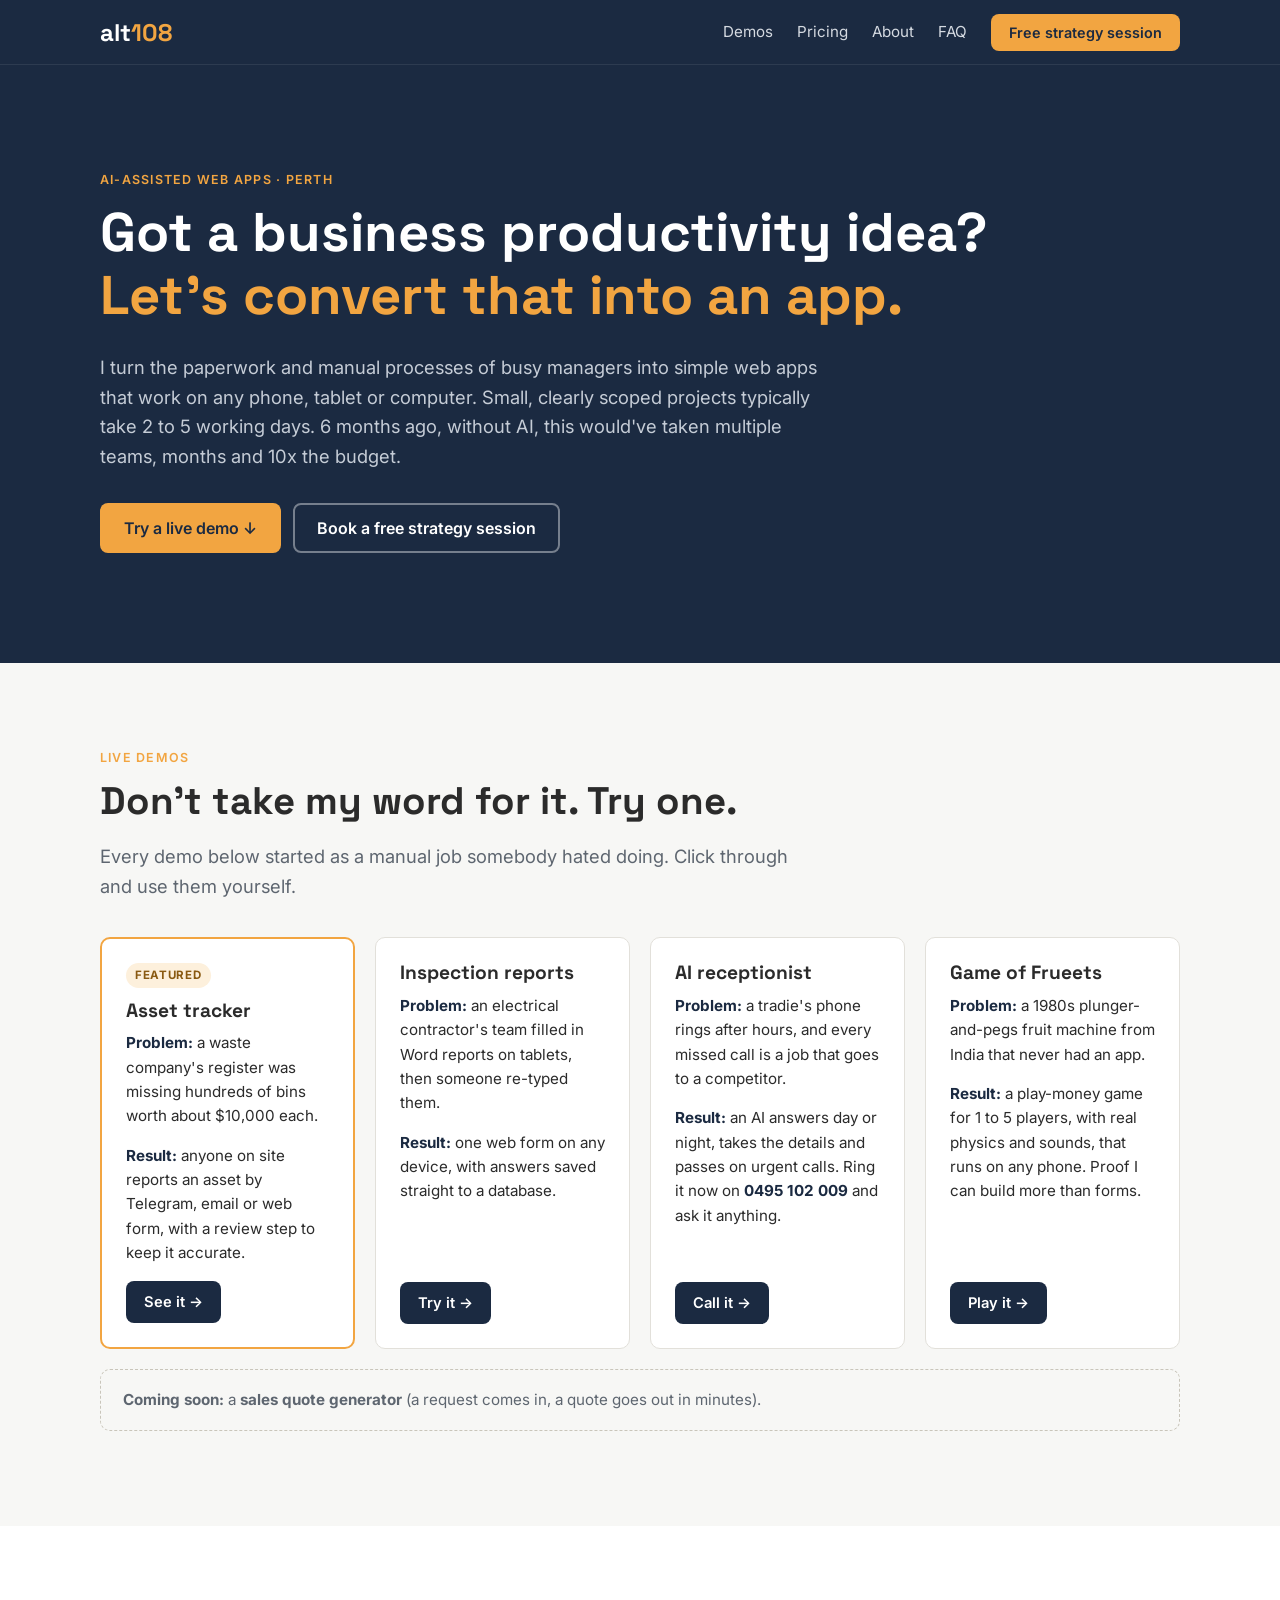
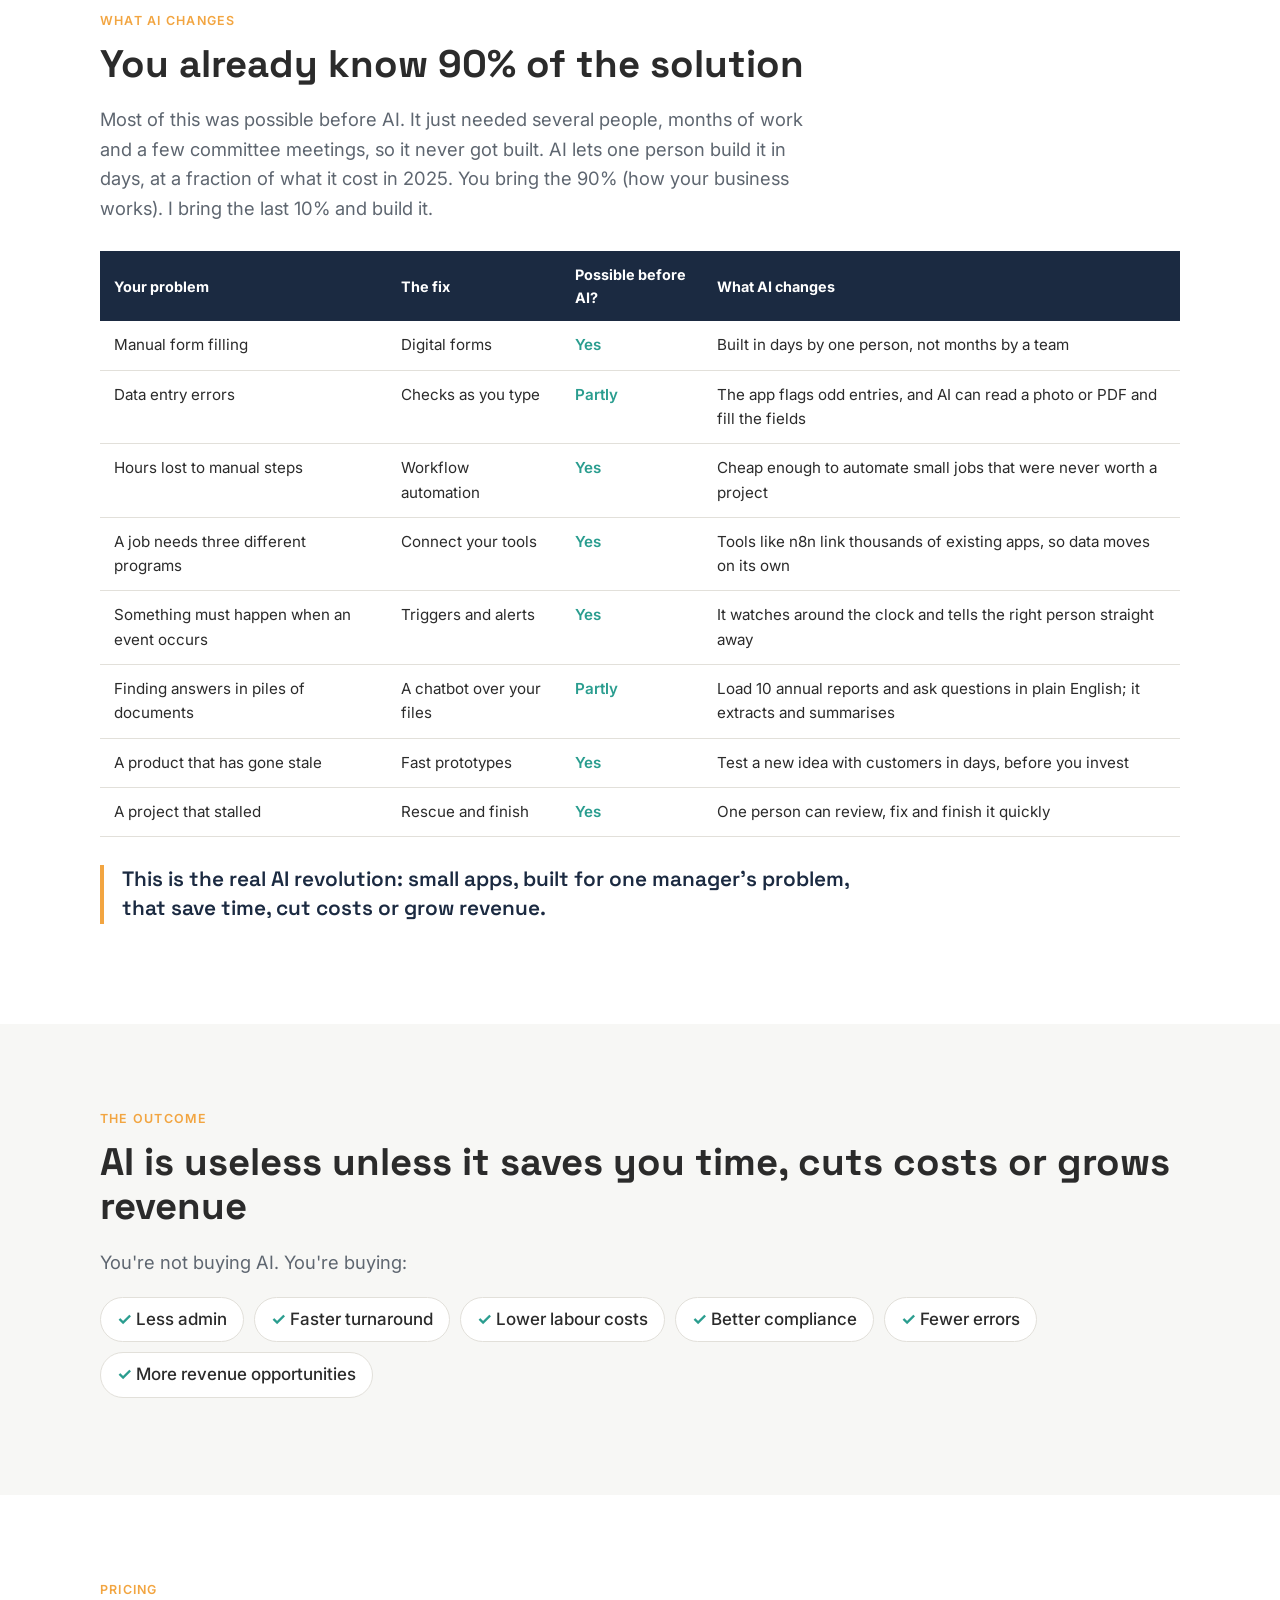
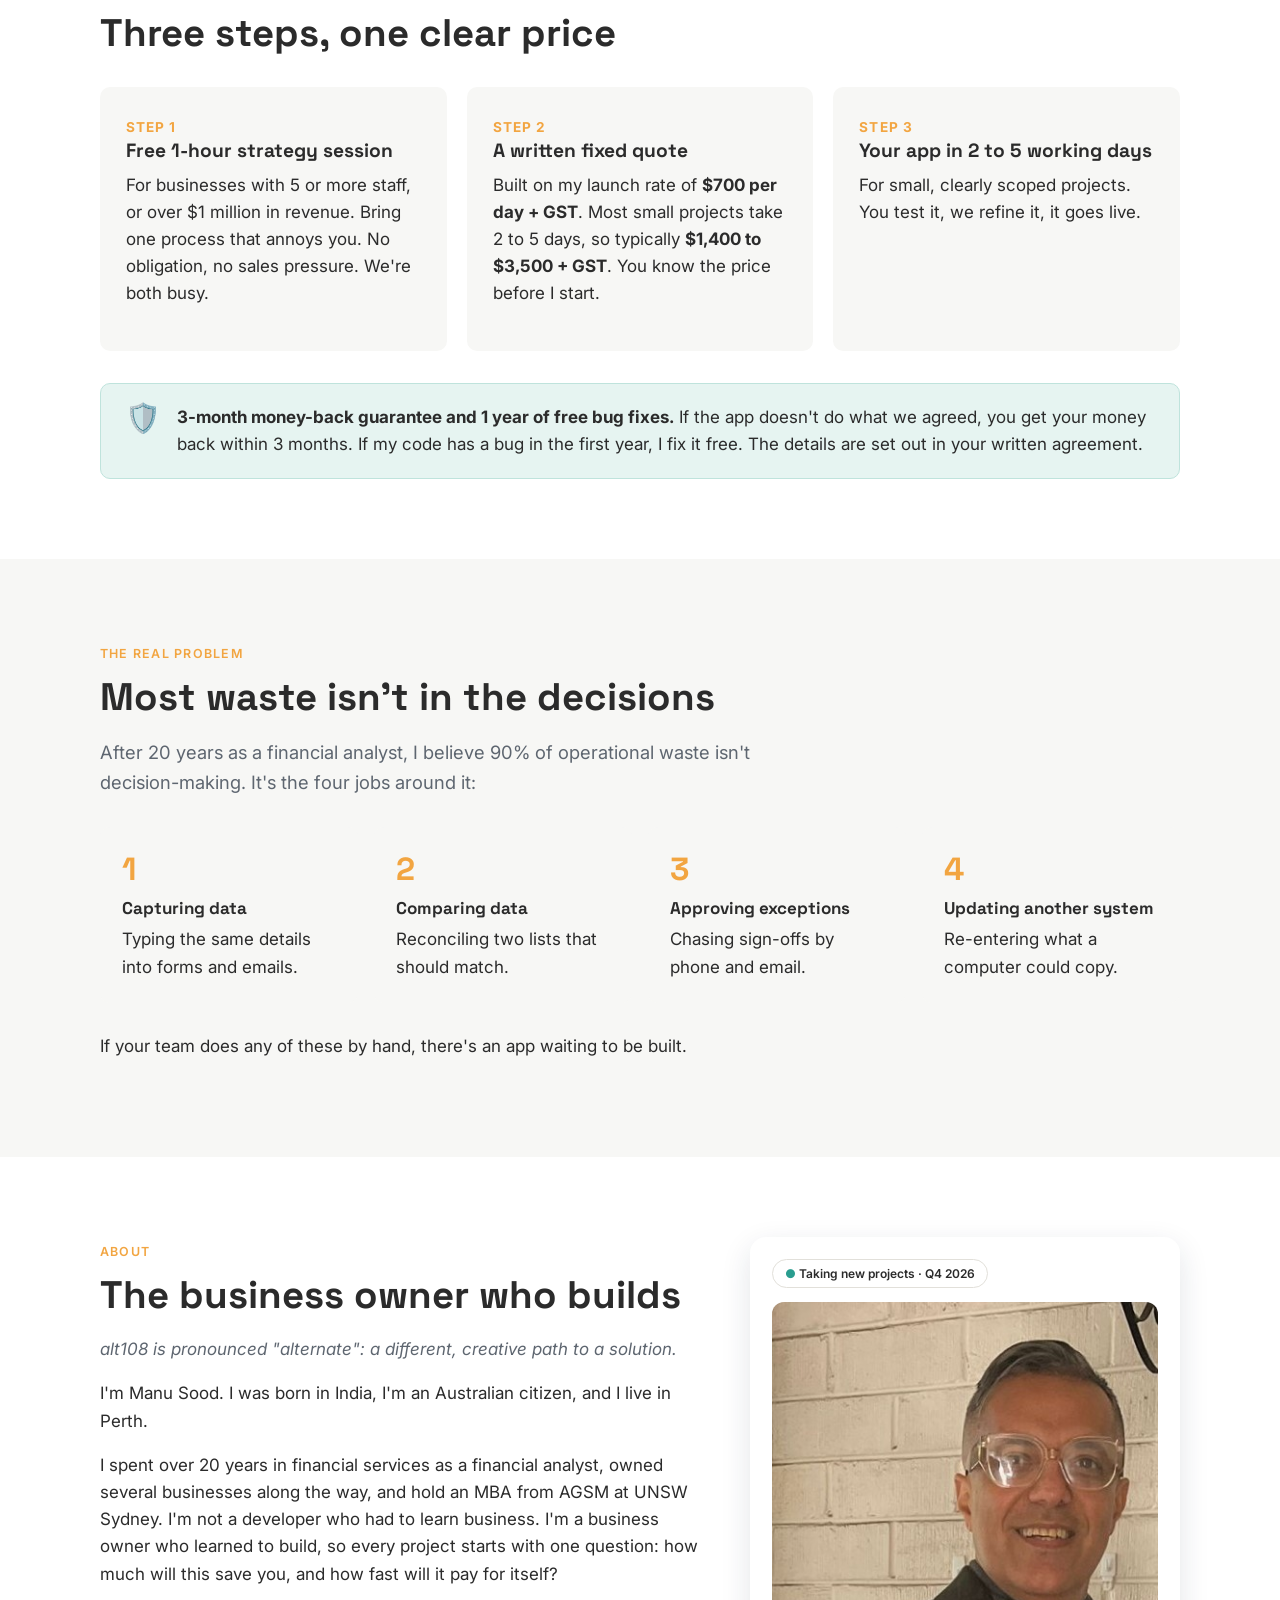
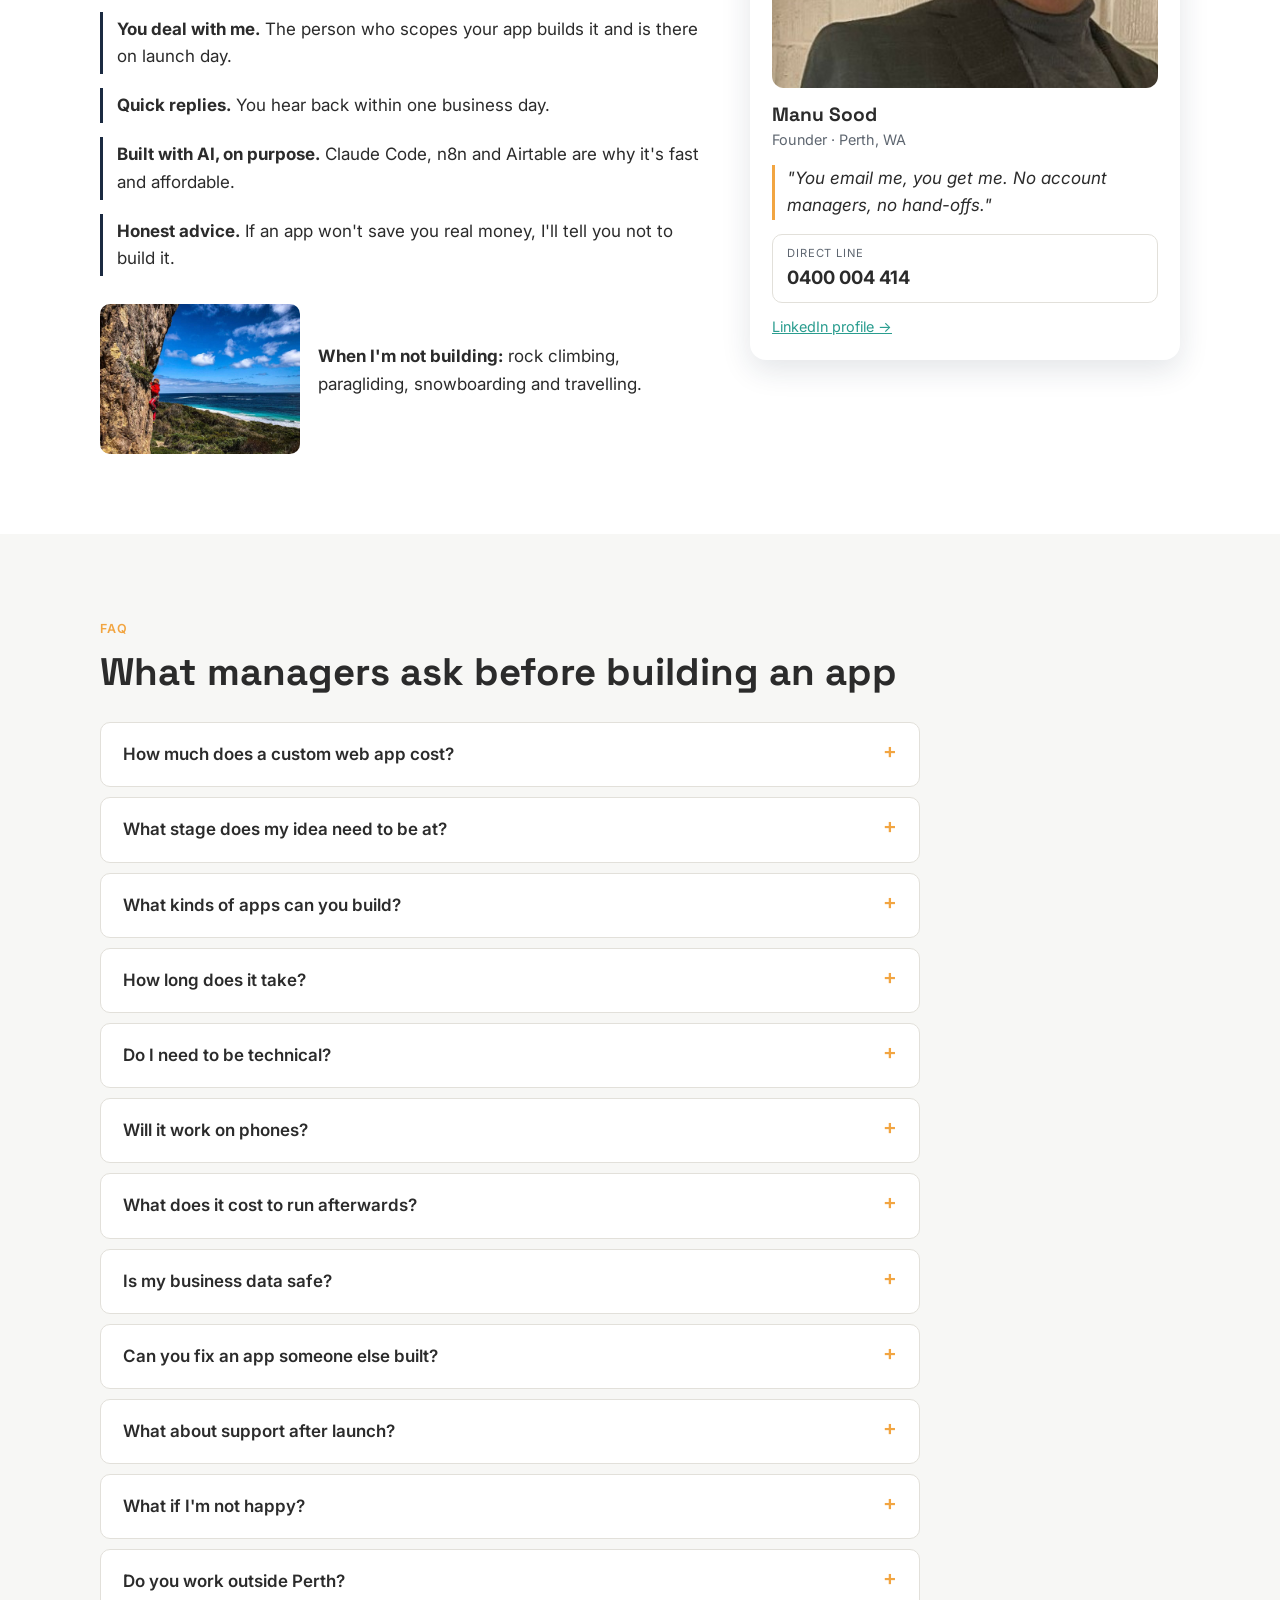
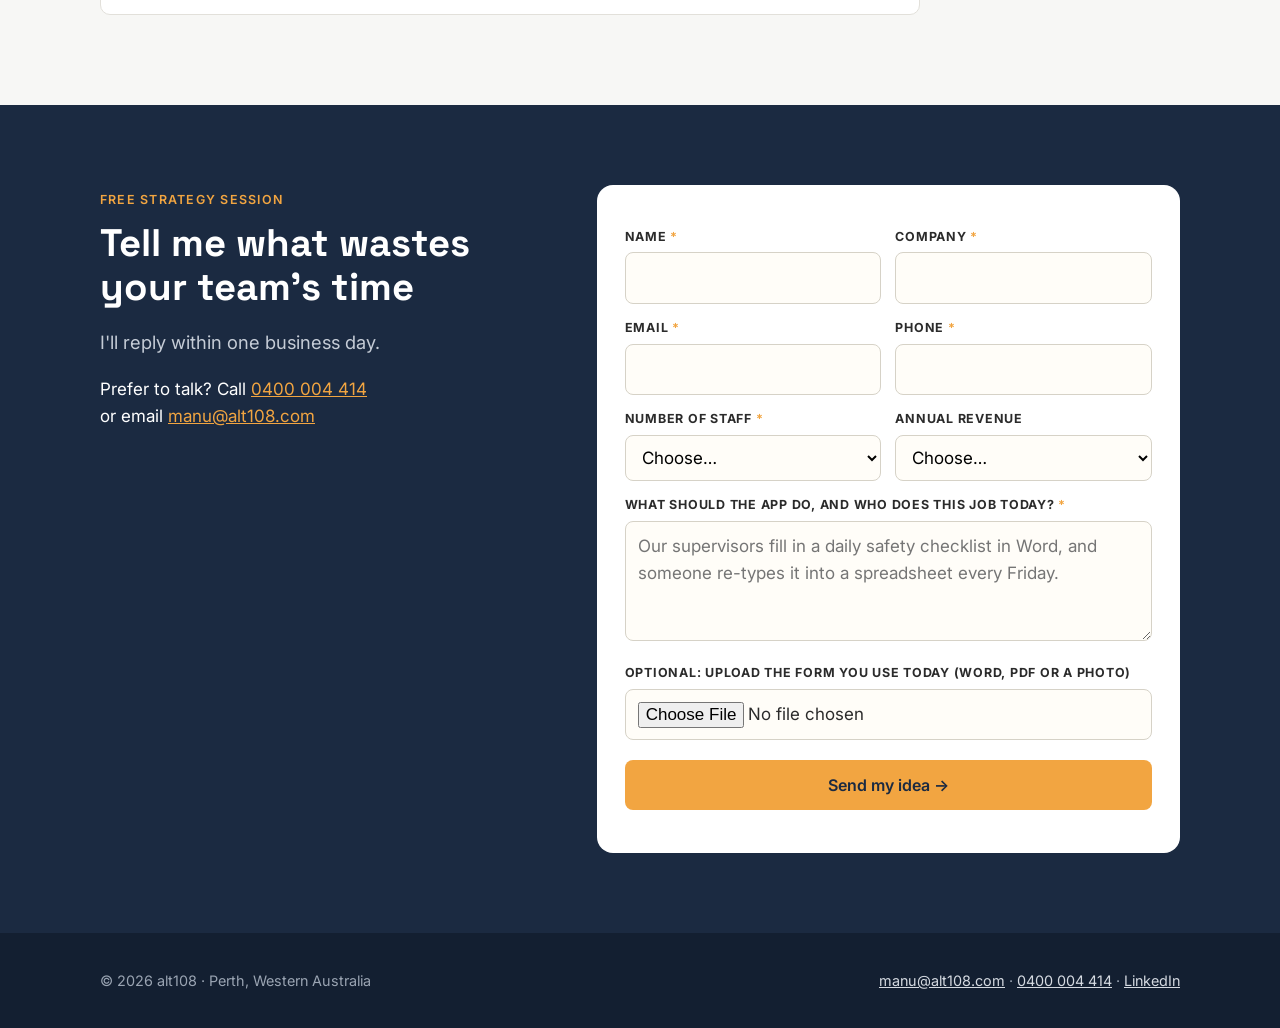
==== index.html @ 8d702069 "Initial alt108 site" ====
<!DOCTYPE html>
<html lang="en-AU">
<head>
  <meta charset="UTF-8">
  <meta name="viewport" content="width=device-width, initial-scale=1">

  <!-- The title shows in the browser tab and in Google results -->
  <title>alt108 | AI-assisted web apps for Perth businesses</title>
  <!-- The description is the short text Google shows under the title -->
  <meta name="description" content="Turn manual forms and processes into simple web apps in days. Free strategy session for Perth and WA businesses. Launch rate $700/day + GST, fixed quote.">

  <link rel="icon" href="images/favicon.svg">
  <!-- Fonts from Google -->
  <link href="https://fonts.googleapis.com/css2?family=Inter:wght@400;500;600;700&family=Space+Grotesk:wght@500;700&display=swap" rel="stylesheet">
  <!-- All the styling lives in this one file -->
  <link rel="stylesheet" href="css/style.css">
</head>
<body>

<!-- =================================================================
     HEADER AND MENU
     Each menu link jumps to a section further down this page.
     The part after # must match the id="" of that section.
     ================================================================= -->
<header class="site-header">
  <div class="wrap">
    <a class="logo" href="/">alt<span>108</span></a>
    <button class="menu-toggle" aria-label="Open menu" aria-expanded="false">☰</button>
    <nav class="menu">
      <a href="#demos">Demos</a>
      <a href="#pricing">Pricing</a>
      <a href="#about">About</a>
      <a href="#faq">FAQ</a>
      <a class="btn btn-primary" href="#contact">Free strategy session</a>
    </nav>
  </div>
</header>


<main>

<!-- =================================================================
     1. HERO (the first thing people see)
     ================================================================= -->
<section class="hero">
  <div class="wrap">
    <span class="label">AI-assisted web apps · Perth</span>
    <h1>Got a business productivity idea? <em>Let's convert that into an app.</em></h1>
    <p class="lead">
      I turn the paperwork and manual processes of busy managers into simple web apps
      that work on any phone, tablet or computer. Small, clearly scoped projects typically
      take 2 to 5 working days. 6 months ago, without AI, this would've taken multiple teams, months and 10x the budget.
    </p>
    <div class="btn-row">
      <a class="btn btn-primary" href="#demos">Try a live demo ↓</a>
      <a class="btn btn-ghost" href="#contact">Book a free strategy session</a>
    </div>
  </div>
</section>


<!-- =================================================================
     2. DEMOS
     Each demo is one <article class="demo-card"> box.
     To add a demo: copy a whole <article> ... </article> block,
     paste it below the others and change the words and the link.
     Add class "flagship" to give a card the amber border.
     ================================================================= -->
<section id="demos">
  <div class="wrap">
    <span class="label">Live demos</span>
    <h2>Don't take my word for it. Try one.</h2>
    <p class="lead">Every demo below started as a manual job somebody hated doing. Click through and use them yourself.</p>

    <div class="demo-grid">

      <!-- Demo card: Asset tracker -->
      <article class="demo-card flagship">
        <span class="tag">Featured</span>
        <h3>Asset tracker</h3>
        <p><b>Problem:</b> a waste company's register was missing hundreds of bins worth about $10,000 each.</p>
        <p><b>Result:</b> anyone on site reports an asset by Telegram, email or web form, with a review step to keep it accurate.</p>
        <a class="btn btn-dark" href="assettracker/">See it →</a>
      </article>

      <!-- Demo card: Inspection reports -->
      <article class="demo-card">
        <h3>Inspection reports</h3>
        <p><b>Problem:</b> an electrical contractor's team filled in Word reports on tablets, then someone re-typed them.</p>
        <p><b>Result:</b> one web form on any device, with answers saved straight to a database.</p>
        <a class="btn btn-dark" href="inspector/">Try it →</a>
      </article>

      <!-- Demo card: AI receptionist (replaced the Price-watch bot card) -->
      <article class="demo-card">
        <h3>AI receptionist</h3>
        <p><b>Problem:</b> a tradie's phone rings after hours, and every missed call is a job that goes to a competitor.</p>
        <p><b>Result:</b> an AI answers day or night, takes the details and passes on urgent calls. Ring it now on <b>0495 102 009</b> and ask it anything.</p>
        <a class="btn btn-dark" href="aireceptionist/">Call it →</a>
      </article>

      <!-- Demo card: Game of Frueets (replaced the Dussar card) -->
      <article class="demo-card">
        <h3>Game of Frueets</h3>
        <p><b>Problem:</b> a 1980s plunger-and-pegs fruit machine from India that never had an app.</p>
        <p><b>Result:</b> a play-money game for 1 to 5 players, with real physics and sounds, that runs on any phone. Proof I can build more than forms.</p>
        <a class="btn btn-dark" href="frueets/">Play it →</a>
      </article>

    </div>

    <p class="coming-soon">
      <b>Coming soon:</b> a <b>sales quote generator</b> (a request comes in, a quote goes out in minutes).
    </p>
  </div>
</section>


<!-- =================================================================
     4. WHAT AI ACTUALLY CHANGES (your table)
     Each <tr> is one row. Copy a row to add another.
     ================================================================= -->
<section class="alt">
  <div class="wrap">
    <span class="label">What AI changes</span>
    <h2>You already know 90% of the solution</h2>
    <p class="lead">
      Most of this was possible before AI. It just needed several people, months of work and a few
      committee meetings, so it never got built. AI lets one person build it in days, at a fraction
      of what it cost in 2025. You bring the 90% (how your business works). I bring the last 10% and build it.
    </p>

    <div class="table-scroll">
      <table class="ai-table">
        <thead>
          <tr><th>Your problem</th><th>The fix</th><th>Possible before AI?</th><th>What AI changes</th></tr>
        </thead>
        <tbody>
          <tr><td>Manual form filling</td><td>Digital forms</td><td>Yes</td><td>Built in days by one person, not months by a team</td></tr>
          <tr><td>Data entry errors</td><td>Checks as you type</td><td>Partly</td><td>The app flags odd entries, and AI can read a photo or PDF and fill the fields</td></tr>
          <tr><td>Hours lost to manual steps</td><td>Workflow automation</td><td>Yes</td><td>Cheap enough to automate small jobs that were never worth a project</td></tr>
          <tr><td>A job needs three different programs</td><td>Connect your tools</td><td>Yes</td><td>Tools like n8n link thousands of existing apps, so data moves on its own</td></tr>
          <tr><td>Something must happen when an event occurs</td><td>Triggers and alerts</td><td>Yes</td><td>It watches around the clock and tells the right person straight away</td></tr>
          <tr><td>Finding answers in piles of documents</td><td>A chatbot over your files</td><td>Partly</td><td>Load 10 annual reports and ask questions in plain English; it extracts and summarises</td></tr>
          <tr><td>A product that has gone stale</td><td>Fast prototypes</td><td>Yes</td><td>Test a new idea with customers in days, before you invest</td></tr>
          <tr><td>A project that stalled</td><td>Rescue and finish</td><td>Yes</td><td>One person can review, fix and finish it quickly</td></tr>
        </tbody>
      </table>
    </div>

    <p class="pullquote">This is the real AI revolution: small apps, built for one manager's problem, that save time, cut costs or grow revenue.</p>
  </div>
</section>


<!-- =================================================================
     5. WHAT YOU ACTUALLY GET
     ================================================================= -->
<section>
  <div class="wrap">
    <span class="label">The outcome</span>
    <h2>AI is useless unless it saves you time, cuts costs or grows revenue</h2>
    <p class="lead">You're not buying AI. You're buying:</p>
    <ul class="outcomes">
      <li>Less admin</li>
      <li>Faster turnaround</li>
      <li>Lower labour costs</li>
      <li>Better compliance</li>
      <li>Fewer errors</li>
      <li>More revenue opportunities</li>
    </ul>
  </div>
</section>


<!-- =================================================================
     6. PRICING (HOW IT WORKS AND WHAT IT COSTS)
     ================================================================= -->
<section id="pricing" class="alt">
  <div class="wrap">
    <span class="label">Pricing</span>
    <h2>Three steps, one clear price</h2>

    <div class="steps">
      <div class="step">
        <span class="num">STEP 1</span>
        <h3>Free 1-hour strategy session</h3>
        <p>For businesses with 5 or more staff, or over $1 million in revenue. Bring one process that annoys you. No obligation, no sales pressure. We're both busy.</p>
      </div>
      <div class="step">
        <span class="num">STEP 2</span>
        <h3>A written fixed quote</h3>
        <p>Built on my launch rate of <b>$700 per day + GST</b>. Most small projects take 2 to 5 days, so typically <b>$1,400 to $3,500 + GST</b>. You know the price before I start.</p>
      </div>
      <div class="step">
        <span class="num">STEP 3</span>
        <h3>Your app in 2 to 5 working days</h3>
        <p>For small, clearly scoped projects. You test it, we refine it, it goes live.</p>
      </div>
    </div>

    <div class="guarantee">
      <span class="icon">🛡️</span>
      <div>
        <b>3-month money-back guarantee and 1 year of free bug fixes.</b>
        If the app doesn't do what we agreed, you get your money back within 3 months. If my code has a bug in the first year, I fix it free.
        The details are set out in your written agreement.
      </div>
    </div>
  </div>
</section>


<!-- =================================================================
     3. WHERE THE TIME ACTUALLY GOES
     The numbers 1-4 are added automatically by the CSS.
     ================================================================= -->
<section>
  <div class="wrap">
    <span class="label">The real problem</span>
    <h2>Most waste isn't in the decisions</h2>
    <p class="lead">After 20 years as a financial analyst, I believe 90% of operational waste isn't decision-making. It's the four jobs around it:</p>
    <ol class="four">
      <li><b>Capturing data</b>Typing the same details into forms and emails.</li>
      <li><b>Comparing data</b>Reconciling two lists that should match.</li>
      <li><b>Approving exceptions</b>Chasing sign-offs by phone and email.</li>
      <li><b>Updating another system</b>Re-entering what a computer could copy.</li>
    </ol>
    <p>If your team does any of these by hand, there's an app waiting to be built.</p>
  </div>
</section>


<!-- =================================================================
     7. ABOUT
     To swap a photo: put the new picture in the "images" folder and
     change the file name in src="images/...". Keep alt="" describing it.
     ================================================================= -->
<section id="about" class="alt">
  <div class="wrap about-grid">

    <div>
      <span class="label">About</span>
      <h2>The business owner who builds</h2>
      <p class="pronounce">alt108 is pronounced "alternate": a different, creative path to a solution.</p>

      <p>I'm Manu Sood. I was born in India, I'm an Australian citizen, and I live in Perth.</p>
      <p>
        I spent over 20 years in financial services as a financial analyst, owned several businesses
        along the way, and hold an MBA from AGSM at UNSW Sydney. I'm not a developer who had to learn
        business. I'm a business owner who learned to build, so every project starts with one question:
        how much will this save you, and how fast will it pay for itself?
      </p>

      <ul class="promise-list">
        <li><b>You deal with me.</b> The person who scopes your app builds it and is there on launch day.</li>
        <li><b>Quick replies.</b> You hear back within one business day.</li>
        <li><b>Built with AI, on purpose.</b> Claude Code, n8n and Airtable are why it's fast and affordable.</li>
        <li><b>Honest advice.</b> If an app won't save you real money, I'll tell you not to build it.</li>
      </ul>

      <div class="hobby">
        <img src="images/manu-climbing.jpg" alt="Manu rock climbing on a sea cliff in Western Australia" loading="lazy">
        <p><b>When I'm not building:</b> rock climbing, paragliding, snowboarding and travelling.</p>
      </div>
    </div>

    <!-- Founder card -->
    <aside class="founder-card">
      <span class="badge">Taking new projects · Q4 2026</span>
      <img src="images/manu-suit.jpg" alt="Manu Sood">
      <h3>Manu Sood</h3>
      <div class="note">Founder · Perth, WA</div>
      <p class="quote">"You email me, you get me. No account managers, no hand-offs."</p>
      <a class="direct" href="tel:+61400004414">
        <small>DIRECT LINE</small>
        <strong>0400 004 414</strong>
      </a>
      <p class="note" style="margin:12px 0 0"><a href="https://www.linkedin.com/in/manusood">LinkedIn profile →</a></p>
    </aside>

  </div>
</section>


<!-- =================================================================
     8. TESTIMONIALS (switched off for now)
     When your quotes arrive, open snippets/testimonials.html,
     copy its section, and paste it right here.
     ================================================================= -->


<!-- =================================================================
     9. FAQ
     Each question is one <details> block: <summary> is the question,
     <p> is the answer. Copy a block to add a question.
     ================================================================= -->
<section id="faq">
  <div class="wrap">
    <span class="label">FAQ</span>
    <h2>What managers ask before building an app</h2>

    <div class="faq">
      <details>
        <summary>How much does a custom web app cost?</summary>
        <p>My launch rate is $700 per day + GST. Small projects take 2 to 5 working days, so usually $1,400 to $3,500 + GST, fixed in writing before work starts.</p>
      </details>
      <details>
        <summary>What stage does my idea need to be at?</summary>
        <p>An idea in your head is enough. Turning a rough idea into a working app is exactly what I do.</p>
      </details>
      <details>
        <summary>What kinds of apps can you build?</summary>
        <p>Digital forms and checklists, registers and trackers, automatic alerts and reports, and quoting or approval flows. The demos above show one of each.</p>
      </details>
      <details>
        <summary>How long does it take?</summary>
        <p>Small, clearly scoped projects typically take 2 to 5 working days. Larger builds are quoted on scope.</p>
      </details>
      <details>
        <summary>Do I need to be technical?</summary>
        <p>No. I'll explain everything in plain English.</p>
      </details>
      <details>
        <summary>Will it work on phones?</summary>
        <p>Yes. It runs in any web browser on a phone, tablet or computer, with nothing to install.</p>
      </details>
      <details>
        <summary>What does it cost to run afterwards?</summary>
        <p>It depends on the tools. Your quote shows estimated monthly running costs before you commit.</p>
      </details>
      <details>
        <summary>Is my business data safe?</summary>
        <p>We agree upfront what data the app handles and where it's stored, and I build to that.</p>
      </details>
      <details>
        <summary>Can you fix an app someone else built?</summary>
        <p>Yes. I'll review it and tell you honestly whether to fix or rebuild.</p>
      </details>
      <details>
        <summary>What about support after launch?</summary>
        <p>We agree support that suits your app before it goes live.</p>
      </details>
      <details>
        <summary>What if I'm not happy?</summary>
        <p>You're covered by a 3-month money-back guarantee and 1 year of free bug fixes. We agree the details in writing before work starts.</p>
      </details>
      <details>
        <summary>Do you work outside Perth?</summary>
        <p>Yes, anywhere in Australia, mostly over video calls.</p>
      </details>
    </div>
  </div>
</section>


<!-- =================================================================
     10. CONTACT FORM
     The name="" of each field is what you'll see in the enquiry.
     Sending is handled in js/main.js (see FORM_WEBHOOK there).
     ================================================================= -->
<section id="contact" class="contact">
  <div class="wrap contact-grid">

    <div>
      <span class="label">Free strategy session</span>
      <h2>Tell me what wastes your team's time</h2>
      <p class="lead">I'll reply within one business day.</p>
      <p>Prefer to talk? Call <a href="tel:+61400004414">0400 004 414</a><br>
         or email <a href="mailto:manu@alt108.com">manu@alt108.com</a></p>
    </div>

    <form id="enquiry-form" class="form-card">
      <div class="form-row">
        <div>
          <label for="f-name">Name <span class="req">*</span></label>
          <input id="f-name" name="Name" required>
        </div>
        <div>
          <label for="f-company">Company <span class="req">*</span></label>
          <input id="f-company" name="Company" required>
        </div>
        <div>
          <label for="f-email">Email <span class="req">*</span></label>
          <input id="f-email" name="Email" type="email" required>
        </div>
        <div>
          <label for="f-phone">Phone <span class="req">*</span></label>
          <input id="f-phone" name="Phone" type="tel" required>
        </div>
        <div>
          <label for="f-staff">Number of staff <span class="req">*</span></label>
          <select id="f-staff" name="Staff" required>
            <option value="">Choose…</option>
            <option>1–4</option><option>5–19</option><option>20–99</option><option>100+</option>
          </select>
        </div>
        <div>
          <label for="f-revenue">Annual revenue</label>
          <select id="f-revenue" name="Revenue">
            <option value="">Choose…</option>
            <option>Under $1M</option><option>$1M–$5M</option><option>$5M+</option><option>Prefer not to say</option>
          </select>
        </div>
      </div>

      <label for="f-idea">What should the app do, and who does this job today? <span class="req">*</span></label>
      <textarea id="f-idea" name="Idea" required
        placeholder="Our supervisors fill in a daily safety checklist in Word, and someone re-types it into a spreadsheet every Friday."></textarea>

      <label for="f-file">Optional: upload the form you use today (Word, PDF or a photo)</label>
      <input id="f-file" name="Attachment" type="file" accept=".doc,.docx,.pdf,.xls,.xlsx,image/*">

      <button class="btn btn-primary" type="submit">Send my idea →</button>
      <p id="form-status" class="form-status" role="status"></p>
    </form>

  </div>
</section>

</main>


<!-- =================================================================
     FOOTER
     ================================================================= -->
<footer class="site-footer">
  <div class="wrap">
    <span>© <span class="year"></span> alt108 · Perth, Western Australia</span>
    <span>
      <a href="mailto:manu@alt108.com">manu@alt108.com</a> ·
      <a href="tel:+61400004414">0400 004 414</a> ·
      <a href="https://www.linkedin.com/in/manusood">LinkedIn</a>
    </span>
  </div>
</footer>

<script src="js/main.js"></script>
</body>
</html>
---- css/style.css ----
/* =====================================================================
   alt108 website styles
   ---------------------------------------------------------------------
   HOW THIS FILE IS ORGANISED (top to bottom):
     1. Colours and fonts   <- change the whole look from here
     2. Basics (page, text, links, buttons)
     3. Header and menu
     4. One block per section of the main page (hero, demos, ...)
     5. Demo pages
     6. Phone and tablet adjustments (at the very bottom)
   ===================================================================== */


/* ---------- 1. COLOURS AND FONTS ----------
   These are "variables". Change a colour here and it changes
   everywhere it is used on the site. */
:root {
  --navy: #1B2A41;        /* dark background (hero, header, footer) */
  --navy-deep: #131F31;   /* slightly darker navy for contrast */
  --amber: #F2A541;       /* highlight colour: buttons, labels */
  --teal: #2A9D8F;        /* second accent: ticks, small details */
  --paper: #F7F7F5;       /* light page background */
  --white: #FFFFFF;
  --ink: #2B2B2B;         /* main text colour */
  --soft: #5E6670;        /* grey text for smaller notes */
  --line: #E2E0DA;        /* thin borders */

  --font-head: 'Space Grotesk', system-ui, sans-serif;
  --font-body: 'Inter', system-ui, sans-serif;

  --radius: 10px;         /* how rounded the corners of boxes are */
  --max: 1120px;          /* maximum width of the content */
}


/* ---------- 2. BASICS ---------- */
* { box-sizing: border-box; }
html { scroll-behavior: smooth; }               /* menu links glide down the page */
body {
  margin: 0;
  background: var(--paper);
  color: var(--ink);
  font: 17px/1.6 var(--font-body);
}
img { max-width: 100%; display: block; }
h1, h2, h3 { font-family: var(--font-head); line-height: 1.15; margin: 0 0 .5em; }
h1 { font-size: clamp(2rem, 5vw, 3.4rem); }
h2 { font-size: clamp(1.6rem, 3.4vw, 2.4rem); }
h3 { font-size: 1.2rem; }
p { margin: 0 0 1em; }
a { color: var(--teal); }

/* .wrap keeps content centred and not too wide */
.wrap { max-width: var(--max); margin: 0 auto; padding: 0 20px; }

/* Every main-page section gets the same breathing room */
section { padding: 80px 0; scroll-margin-top: 70px; }
section.alt { background: var(--white); }

/* Small uppercase label above headings, e.g. "AI-ASSISTED WEB APPS" */
.label {
  display: inline-block;
  font: 600 .78rem var(--font-body);
  letter-spacing: .1em;
  text-transform: uppercase;
  color: var(--amber);
  margin-bottom: 14px;
}
.lead { font-size: 1.15rem; color: var(--soft); max-width: 720px; }
.note { font-size: .9rem; color: var(--soft); }

/* Buttons */
.btn {
  display: inline-block;
  padding: 13px 22px;
  border-radius: 8px;
  font: 600 1rem var(--font-body);
  text-decoration: none;
  border: 2px solid transparent;
  cursor: pointer;
}
.btn-primary { background: var(--amber); color: var(--navy); }
.btn-primary:hover { background: #f5b65f; }
.btn-ghost { border-color: rgba(255,255,255,.4); color: var(--white); }
.btn-ghost:hover { border-color: var(--white); }
.btn-dark { background: var(--navy); color: var(--white); }
.btn-row { display: flex; gap: 12px; flex-wrap: wrap; }


/* ---------- 3. HEADER AND MENU ---------- */
.site-header {
  position: sticky; top: 0; z-index: 10;
  background: var(--navy);
  border-bottom: 1px solid rgba(255,255,255,.08);
}
.site-header .wrap { display: flex; align-items: center; justify-content: space-between; height: 64px; }
.logo { font: 700 1.5rem var(--font-head); color: var(--white); text-decoration: none; }
.logo span { color: var(--amber); }               /* "108" in amber */
.menu { display: flex; gap: 24px; align-items: center; }
.menu a { color: #D5DAE1; text-decoration: none; font-size: .95rem; }
.menu a:hover { color: var(--white); }
.menu .btn { padding: 8px 16px; font-size: .9rem; color: var(--navy); }
.menu-toggle { display: none; background: none; border: 0; color: var(--white); font-size: 1.6rem; cursor: pointer; }


/* ---------- 4. MAIN PAGE SECTIONS ---------- */

/* Hero (the first screen) */
.hero { background: var(--navy); color: var(--white); padding: 100px 0 110px; }
.hero h1 { max-width: 900px; }
.hero h1 em { font-style: normal; color: var(--amber); }
.hero .lead { color: #C5CCD6; margin-bottom: 32px; }

/* Demo cards */
.demo-grid {
  display: grid;
  grid-template-columns: repeat(auto-fit, minmax(240px, 1fr));
  gap: 20px;
  margin-top: 36px;
}
.demo-card {
  background: var(--white);
  border: 1px solid var(--line);
  border-radius: var(--radius);
  padding: 24px;
  display: flex; flex-direction: column;
}
.demo-card.flagship { border: 2px solid var(--amber); }
.demo-card .tag {
  align-self: flex-start;
  font-size: .72rem; font-weight: 700; letter-spacing: .06em; text-transform: uppercase;
  background: #FDF0DC; color: #8A5A12; padding: 3px 9px; border-radius: 99px; margin-bottom: 12px;
}
.demo-card p { font-size: .95rem; }
.demo-card .btn { margin-top: auto; align-self: flex-start; padding: 10px 16px; font-size: .92rem; }
.demo-card b { color: var(--navy); }
.coming-soon {
  margin-top: 20px; padding: 18px 22px;
  border: 1px dashed #C9C5BA; border-radius: var(--radius);
  font-size: .95rem; color: var(--soft);
}

/* "Where the time goes": four numbered boxes */
.four {
  display: grid; grid-template-columns: repeat(auto-fit, minmax(220px, 1fr));
  gap: 16px; margin: 30px 0; padding: 0; list-style: none; counter-reset: four;
}
.four li {
  background: var(--paper); border-radius: var(--radius); padding: 22px;
  counter-increment: four;
}
.four li::before {
  content: counter(four);
  display: block; font: 700 2rem var(--font-head); color: var(--amber); margin-bottom: 6px;
}
.four b { display: block; font-family: var(--font-head); margin-bottom: 4px; }

/* AI table */
.table-scroll { overflow-x: auto; margin: 28px 0; }  /* lets the table scroll sideways on phones */
.ai-table { width: 100%; border-collapse: collapse; background: var(--white); min-width: 640px; }
.ai-table th { background: var(--navy); color: var(--white); text-align: left; padding: 12px 14px; font-size: .9rem; }
.ai-table td { padding: 12px 14px; border-bottom: 1px solid var(--line); font-size: .95rem; vertical-align: top; }
.ai-table td:nth-child(3) { font-weight: 600; color: var(--teal); white-space: nowrap; }
.pullquote {
  font: 600 1.3rem/1.4 var(--font-head); color: var(--navy);
  border-left: 4px solid var(--amber); padding-left: 18px; max-width: 760px;
}

/* "What you actually get": outcome chips */
.outcomes { display: flex; flex-wrap: wrap; gap: 10px; margin-top: 20px; padding: 0; list-style: none; }
.outcomes li {
  background: var(--white); border: 1px solid var(--line); border-radius: 99px;
  padding: 8px 16px; font-weight: 500;
}
.outcomes li::before { content: "✓ "; color: var(--teal); font-weight: 700; }

/* "How it works": three steps */
.steps { display: grid; grid-template-columns: repeat(auto-fit, minmax(260px, 1fr)); gap: 20px; margin: 32px 0; }
.step { background: var(--paper); border-radius: var(--radius); padding: 26px; }
.step .num { font: 700 .85rem var(--font-body); color: var(--amber); letter-spacing: .08em; }
.guarantee {
  display: flex; gap: 16px; align-items: flex-start;
  background: #E6F4F1; border: 1px solid #BFE3DC; border-radius: var(--radius); padding: 20px 24px;
}
.guarantee .icon { font-size: 1.8rem; line-height: 1; }

/* About + founder card */
.about-grid { display: grid; grid-template-columns: 1.4fr 1fr; gap: 48px; align-items: start; }
.pronounce { font-style: italic; color: var(--soft); }
.promise-list { padding: 0; list-style: none; margin: 24px 0; }
.promise-list li { border-left: 3px solid var(--navy); padding: 4px 0 4px 14px; margin-bottom: 14px; }
.hobby { display: grid; grid-template-columns: 200px 1fr; gap: 18px; align-items: center; margin-top: 28px; }
.hobby img { border-radius: var(--radius); aspect-ratio: 4 / 3; object-fit: cover; }

.founder-card {
  background: var(--white); border-radius: 16px; padding: 22px;
  box-shadow: 0 10px 30px rgba(27,42,65,.12);
  position: sticky; top: 90px;
}
.founder-card .badge {
  display: inline-block; font-size: .75rem; font-weight: 600;
  border: 1px solid var(--line); border-radius: 99px; padding: 4px 12px; margin-bottom: 14px;
}
.founder-card .badge::before { content: "● "; color: var(--teal); }
.founder-card img { border-radius: 12px; width: 100%; aspect-ratio: 1 / 1; object-fit: cover; object-position: top; }
.founder-card h3 { margin: 16px 0 2px; }
.founder-card .quote {
  font-style: italic; border-left: 3px solid var(--amber); padding-left: 12px; margin: 14px 0;
}
.founder-card .direct {
  display: block; border: 1px solid var(--line); border-radius: 10px; padding: 10px 14px;
  text-decoration: none; color: var(--ink);
}
.founder-card .direct small { display: block; font-size: .7rem; letter-spacing: .08em; color: var(--soft); }
.founder-card .direct strong { font-size: 1.15rem; }

/* Testimonials (switched off for now, see snippets/testimonials.html) */
.testimonials { display: grid; grid-template-columns: repeat(auto-fit, minmax(260px, 1fr)); gap: 20px; margin-top: 28px; }
.testimonial { background: var(--white); border-radius: var(--radius); padding: 24px; border: 1px solid var(--line); }
.testimonial blockquote { margin: 0 0 12px; font-style: italic; }
.testimonial .who { font-size: .9rem; color: var(--soft); }

/* FAQ: <details> opens and closes without any JavaScript */
.faq { max-width: 820px; margin-top: 28px; }
.faq details { background: var(--white); border: 1px solid var(--line); border-radius: var(--radius); margin-bottom: 10px; }
.faq summary {
  cursor: pointer; padding: 18px 22px; font-weight: 600; list-style: none;
  display: flex; justify-content: space-between; gap: 12px;
}
.faq summary::-webkit-details-marker { display: none; }
.faq summary::after { content: "+"; font-size: 1.3rem; color: var(--amber); line-height: 1; }
.faq details[open] summary::after { content: "−"; }
.faq details[open] { border-color: var(--amber); }
.faq details p { padding: 0 22px 18px; margin: 0; color: var(--soft); }

/* Contact form */
.contact { background: var(--navy); color: var(--white); }
.contact-grid { display: grid; grid-template-columns: 1fr 1.3fr; gap: 48px; align-items: start; }
.contact .lead { color: #C5CCD6; }
.contact a { color: var(--amber); }
.form-card { background: var(--white); color: var(--ink); border-radius: 16px; padding: 28px; }
.form-card label { display: block; font-size: .78rem; font-weight: 700; letter-spacing: .06em; text-transform: uppercase; margin: 14px 0 6px; }
.form-card label .req { color: var(--amber); }
.form-card input, .form-card select, .form-card textarea {
  width: 100%; padding: 11px 12px; border: 1px solid #D6D2C7; border-radius: 8px;
  font: inherit; background: #FFFDF8;
}
.form-card textarea { min-height: 120px; resize: vertical; }
.form-row { display: grid; grid-template-columns: 1fr 1fr; gap: 0 14px; }
.form-card .btn { width: 100%; margin-top: 20px; }
.form-status { margin-top: 12px; font-size: .95rem; }

/* Footer */
.site-footer { background: var(--navy-deep); color: #9AA4B2; padding: 36px 0; font-size: .9rem; }
.site-footer .wrap { display: flex; flex-wrap: wrap; gap: 12px 28px; justify-content: space-between; }
.site-footer a { color: #D5DAE1; }


/* ---------- 5. DEMO PAGES ---------- */
.demo-hero { background: var(--navy); color: var(--white); padding: 64px 0 56px; }
.demo-hero .lead { color: #C5CCD6; }
.crumb { font-size: .9rem; margin-bottom: 18px; }
.crumb a { color: #C5CCD6; }

/* Split screen: the app on the left, the live data on the right */
.split { display: grid; grid-template-columns: 1.4fr 1fr; gap: 20px; margin-top: 24px; }
.panel { background: var(--white); border: 1px solid var(--line); border-radius: var(--radius); overflow: hidden; }
.panel-head {
  display: flex; justify-content: space-between; align-items: center; gap: 10px;
  padding: 10px 14px; background: #EEECE6; font-size: .85rem; font-weight: 600;
}
.panel-head a { font-weight: 500; }
.panel iframe { width: 100%; height: 680px; border: 0; display: block; }
.placeholder {
  display: flex; align-items: center; justify-content: center; text-align: center;
  min-height: 260px; padding: 30px; color: var(--soft); background: #FAF9F6;
}
.video-box { aspect-ratio: 16 / 9; max-width: 820px; margin-top: 20px; }
.video-box iframe { width: 100%; height: 100%; border: 0; border-radius: var(--radius); }
.facts { display: grid; grid-template-columns: repeat(auto-fit, minmax(240px, 1fr)); gap: 20px; margin-top: 24px; }
.fact { background: var(--white); border: 1px solid var(--line); border-radius: var(--radius); padding: 22px; }
.built-with { display: flex; flex-wrap: wrap; gap: 8px; padding: 0; list-style: none; }
.built-with li { background: #EEECE6; border-radius: 6px; padding: 4px 10px; font-size: .88rem; }
.cta-band { background: var(--white); text-align: center; }
.cta-band .btn-row { justify-content: center; }


/* ---------- 6. PHONE AND TABLET ADJUSTMENTS ----------
   Everything below only applies on narrower screens. */
@media (max-width: 900px) {
  .about-grid, .contact-grid, .split { grid-template-columns: 1fr; }
  .founder-card { position: static; max-width: 380px; }
  .panel iframe { height: 600px; }
}
@media (max-width: 760px) {
  body { font-size: 16px; }
  section { padding: 56px 0; }
  .hero { padding: 64px 0 72px; }
  .menu-toggle { display: block; }
  /* the menu folds away and drops down when ☰ is tapped */
  .menu {
    display: none; position: absolute; top: 64px; left: 0; right: 0;
    flex-direction: column; align-items: flex-start; gap: 0;
    background: var(--navy); padding: 8px 20px 18px;
  }
  .menu.open { display: flex; }
  .menu a { padding: 10px 0; }
  .form-row { grid-template-columns: 1fr; }
  .hobby { grid-template-columns: 1fr; }
}
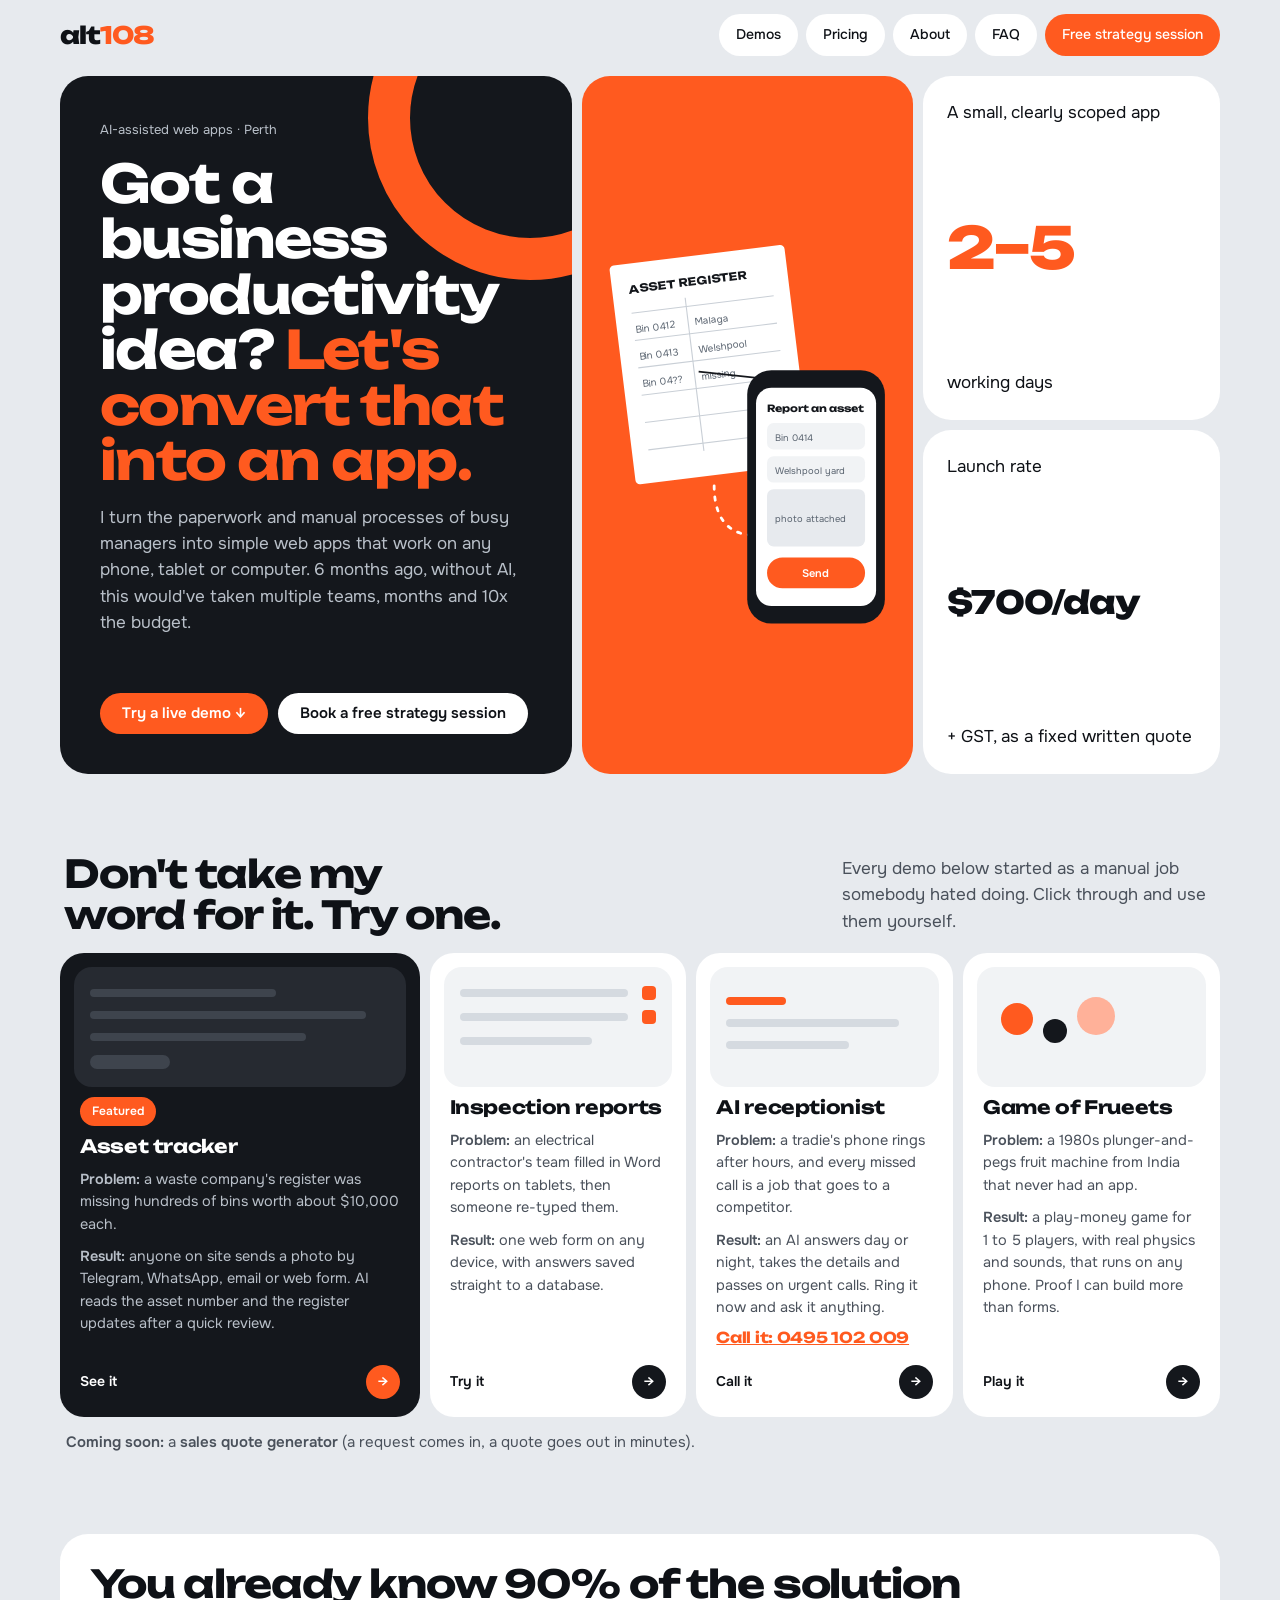
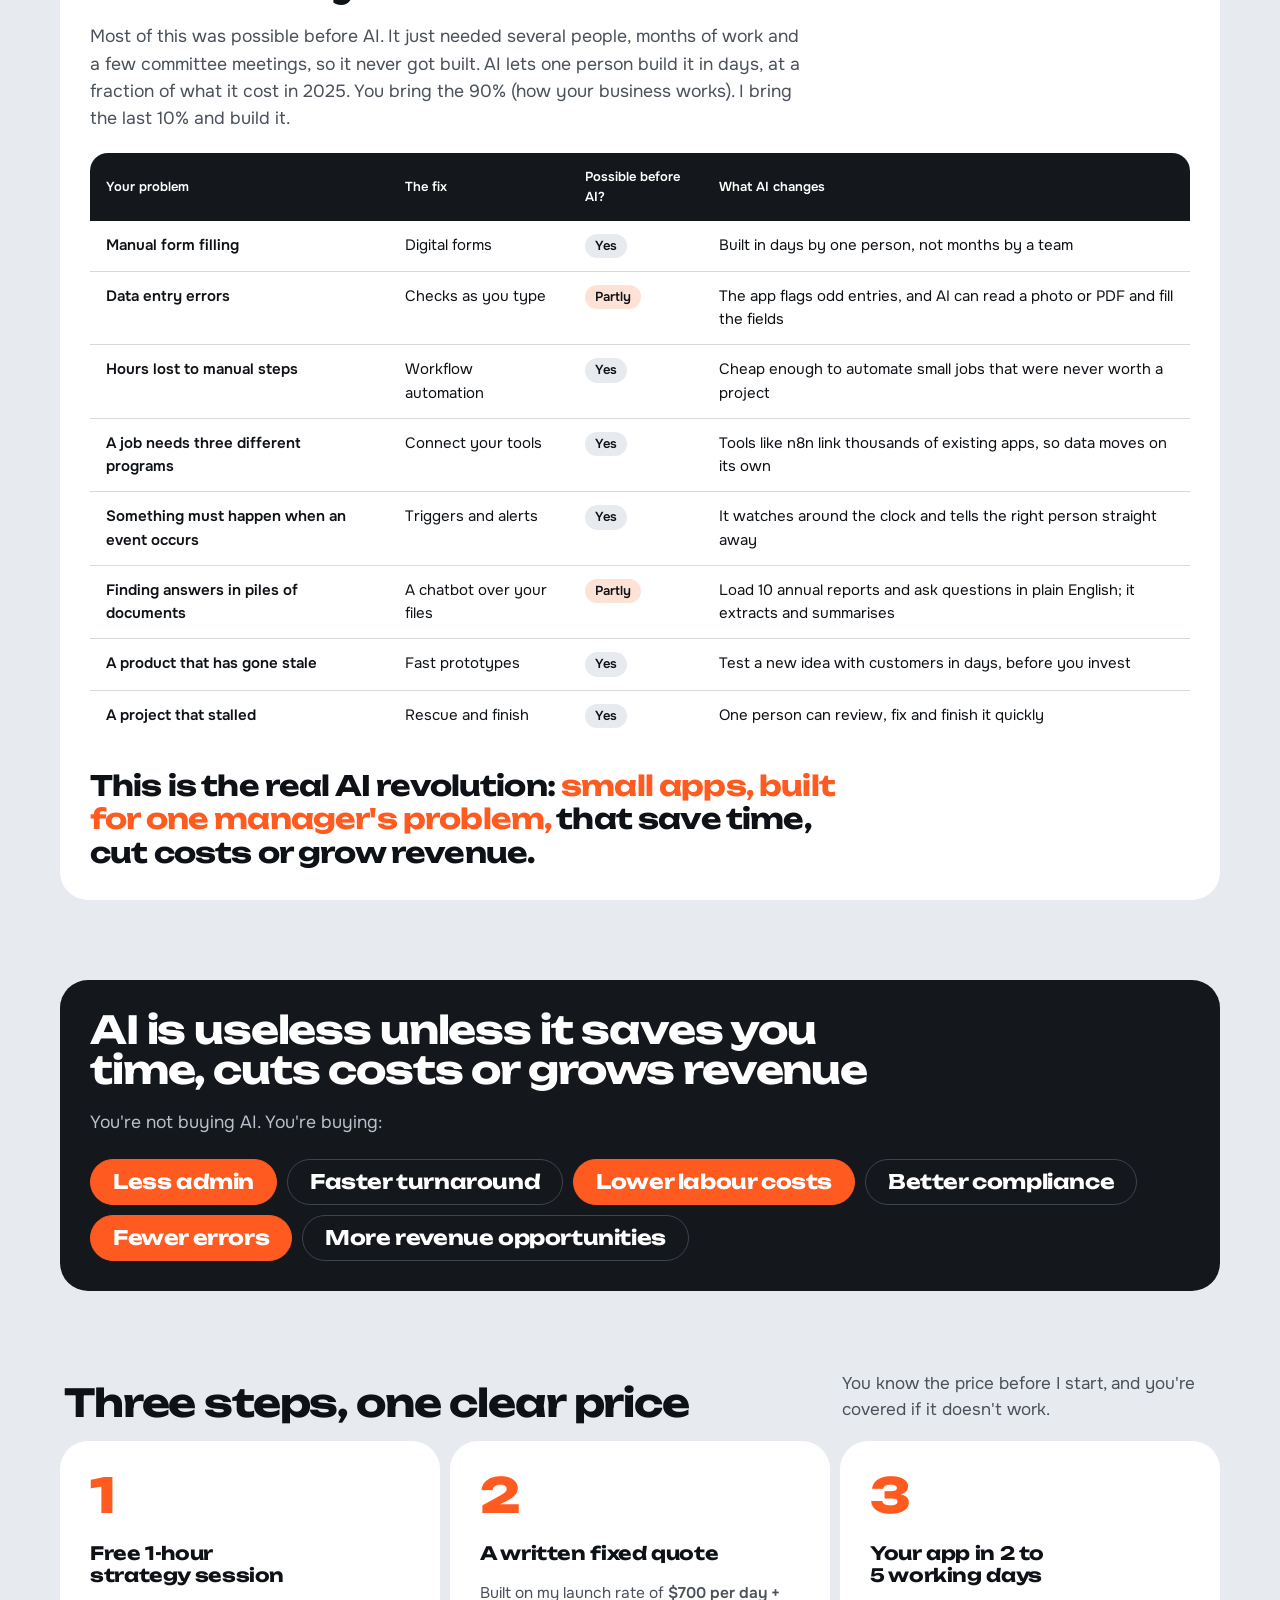
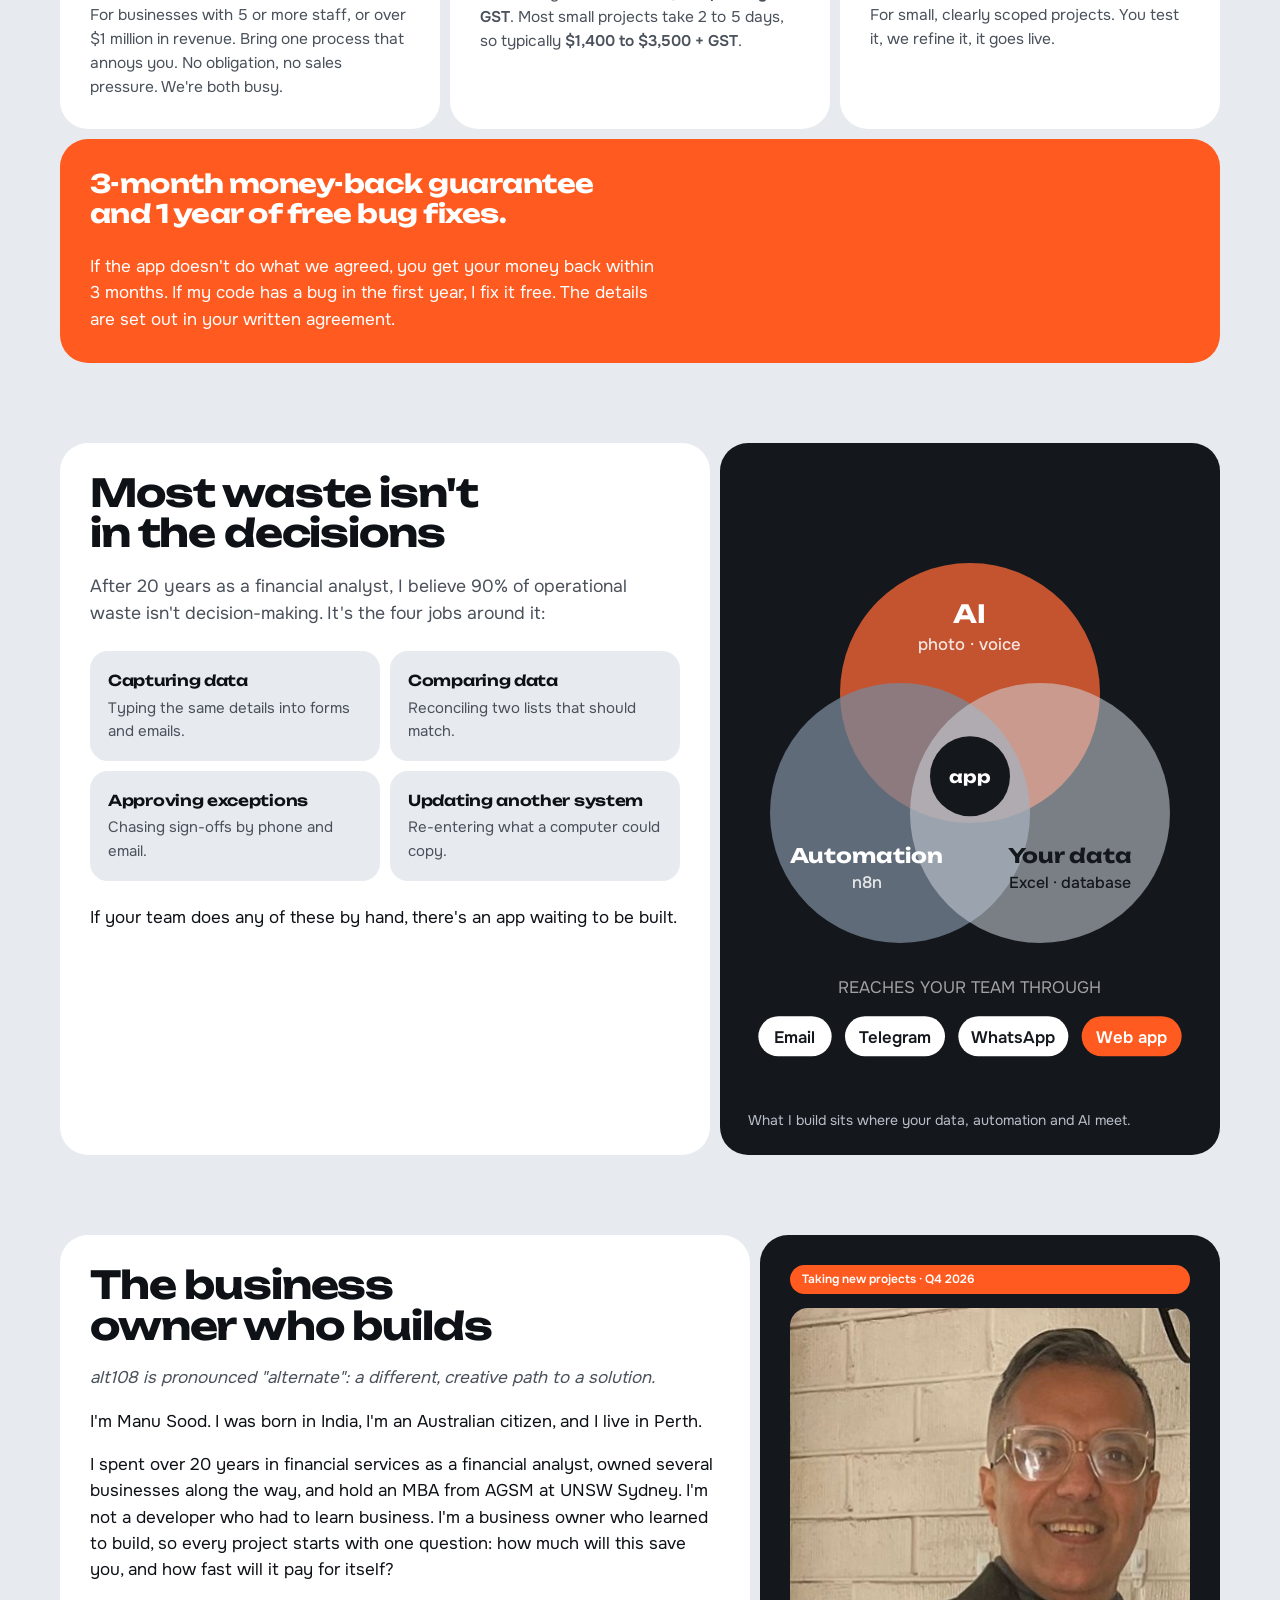
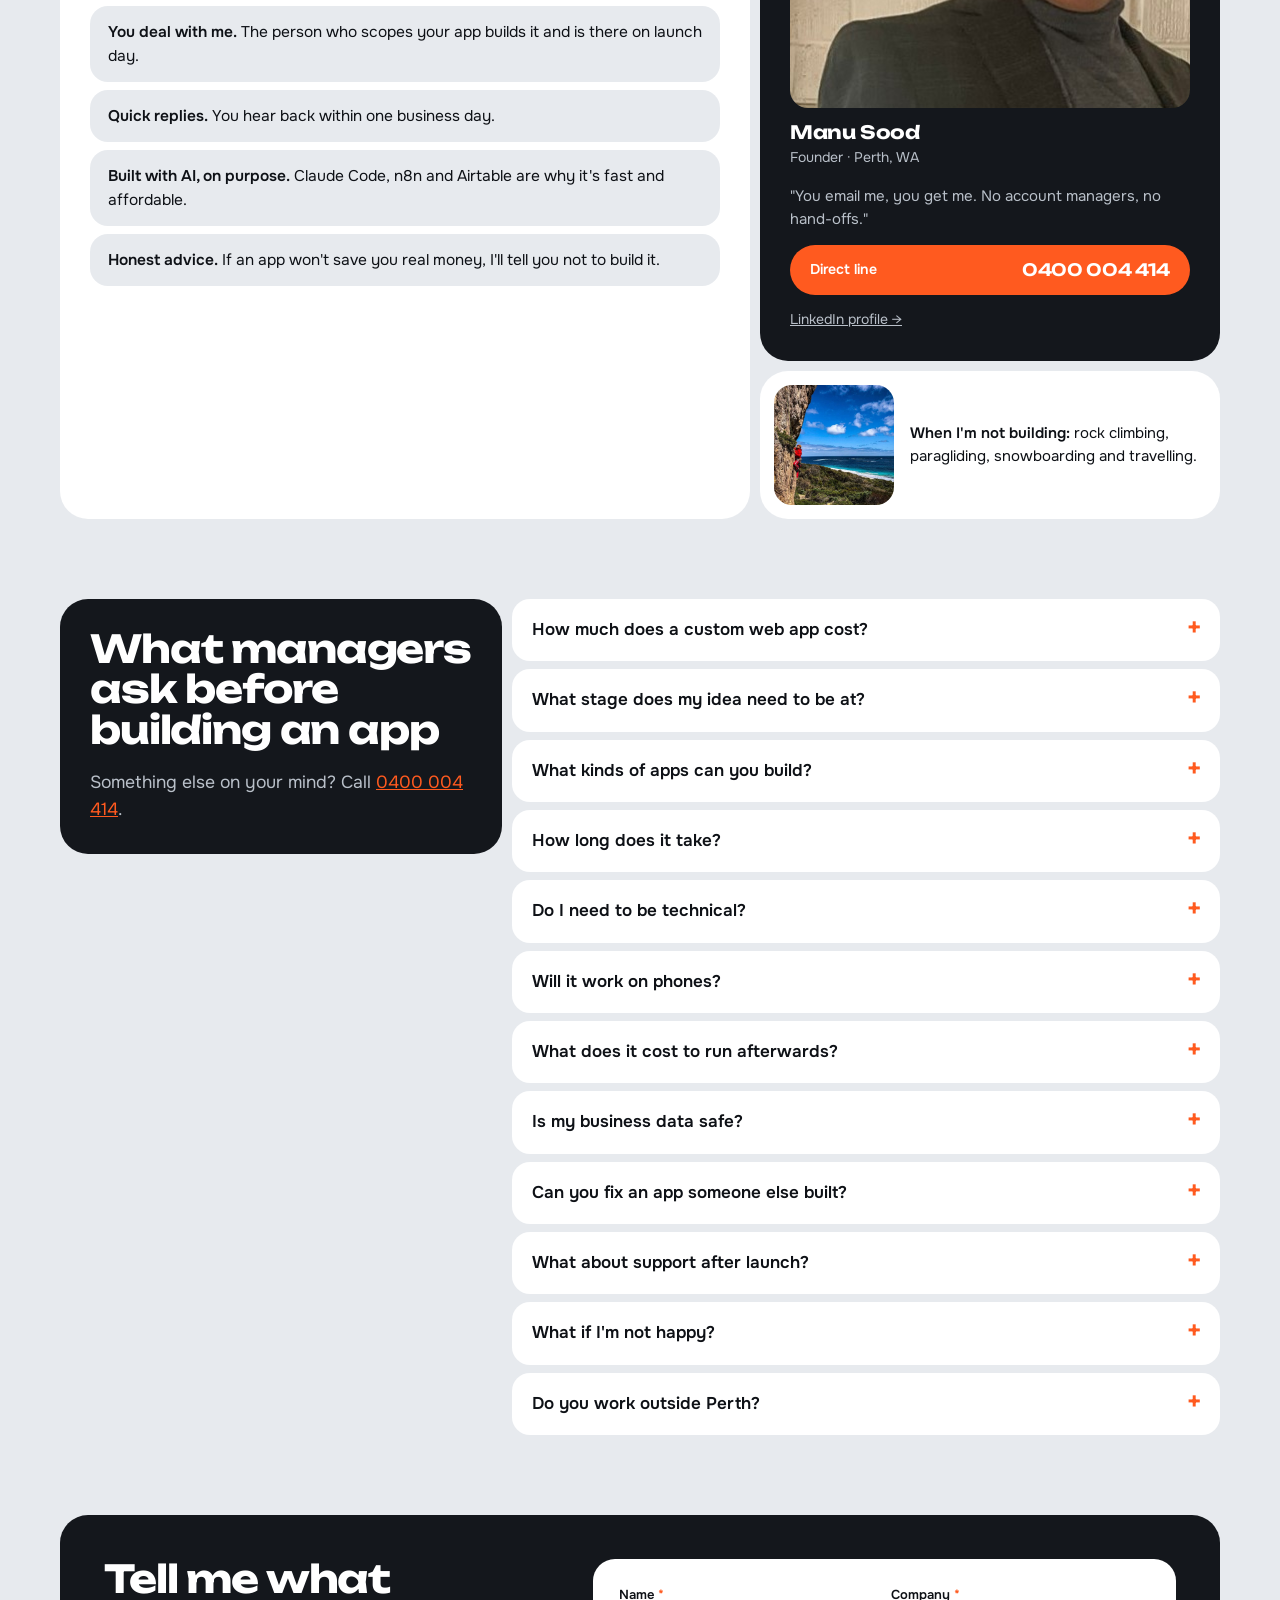
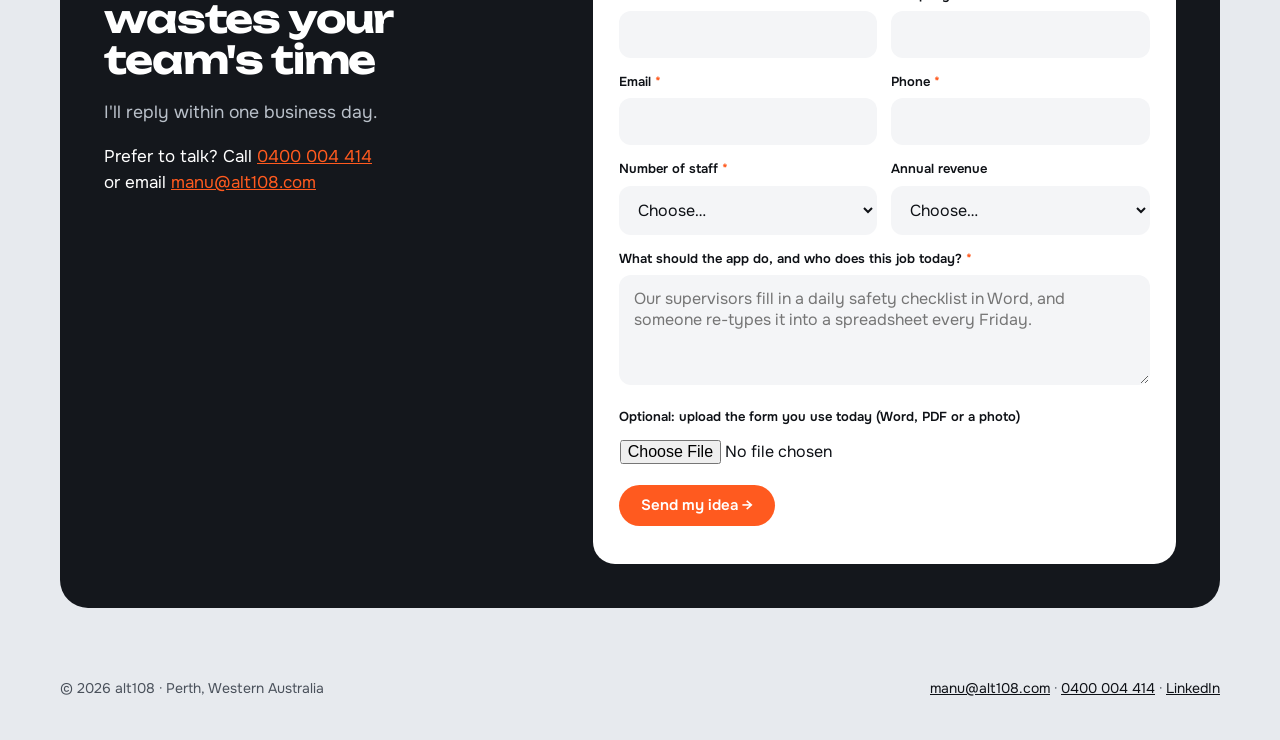
==== commit 3b0b0e67: "Redesign site in the Freight style New tile-based look (Unbounded + Onest, grey, black and orange), " ====
--- a/index.html
+++ b/index.html
@@ -5,13 +5,13 @@
   <meta name="viewport" content="width=device-width, initial-scale=1">
 
   <!-- The title shows in the browser tab and in Google results -->
-  <title>alt108 | AI-assisted web apps for Perth businesses</title>
+  <title>alt108 | Small business apps, built in days · Perth</title>
   <!-- The description is the short text Google shows under the title -->
   <meta name="description" content="Turn manual forms and processes into simple web apps in days. Free strategy session for Perth and WA businesses. Launch rate $700/day + GST, fixed quote.">
 
   <link rel="icon" href="images/favicon.svg">
-  <!-- Fonts from Google -->
-  <link href="https://fonts.googleapis.com/css2?family=Inter:wght@400;500;600;700&family=Space+Grotesk:wght@500;700&display=swap" rel="stylesheet">
+  <!-- Fonts from Google: Unbounded for headings, Onest for text -->
+  <link href="https://fonts.googleapis.com/css2?family=Onest:wght@400;500;600;700&family=Unbounded:wght@600;700;800&display=swap" rel="stylesheet">
   <!-- All the styling lives in this one file -->
   <link rel="stylesheet" href="css/style.css">
 </head>
@@ -25,13 +25,13 @@
 <header class="site-header">
   <div class="wrap">
     <a class="logo" href="/">alt<span>108</span></a>
-    <button class="menu-toggle" aria-label="Open menu" aria-expanded="false">☰</button>
+    <button class="menu-toggle" aria-label="Open menu" aria-expanded="false">Menu</button>
     <nav class="menu">
       <a href="#demos">Demos</a>
       <a href="#pricing">Pricing</a>
       <a href="#about">About</a>
       <a href="#faq">FAQ</a>
-      <a class="btn btn-primary" href="#contact">Free strategy session</a>
+      <a class="btn-orange" href="#contact">Free strategy session</a>
     </nav>
   </div>
 </header>
@@ -41,20 +41,72 @@
 
 <!-- =================================================================
      1. HERO (the first thing people see)
+     Four tiles: the headline (dark), the picture, and two number tiles.
      ================================================================= -->
 <section class="hero">
-  <div class="wrap">
-    <span class="label">AI-assisted web apps · Perth</span>
-    <h1>Got a business productivity idea? <em>Let's convert that into an app.</em></h1>
-    <p class="lead">
-      I turn the paperwork and manual processes of busy managers into simple web apps
-      that work on any phone, tablet or computer. Small, clearly scoped projects typically
-      take 2 to 5 working days. 6 months ago, without AI, this would've taken multiple teams, months and 10x the budget.
-    </p>
-    <div class="btn-row">
-      <a class="btn btn-primary" href="#demos">Try a live demo ↓</a>
-      <a class="btn btn-ghost" href="#contact">Book a free strategy session</a>
-    </div>
+  <div class="wrap hero-grid">
+
+    <!-- Headline tile -->
+    <div class="tile dark hero-main">
+      <div>
+        <small>AI-assisted web apps · Perth</small>
+        <h1>Got a business productivity idea? <span class="hl">Let's convert that into an app.</span></h1>
+        <p>
+          I turn the paperwork and manual processes of busy managers into simple web apps
+          that work on any phone, tablet or computer. 6 months ago, without AI, this would've
+          taken multiple teams, months and 10x the budget.
+        </p>
+      </div>
+      <div class="btn-row">
+        <a class="btn btn-orange" href="#demos">Try a live demo ↓</a>
+        <a class="btn btn-white" href="#contact">Book a free strategy session</a>
+      </div>
+    </div>
+
+    <!-- Picture tile: "Paper to app".
+         It's a drawing made of code (SVG). To change a word, find it
+         between <text ...> and </text> and type over it. -->
+    <div class="tile orange flush hero-picture">
+      <svg viewBox="0 0 300 400" preserveAspectRatio="xMidYMid meet" role="img" aria-label="A paper asset register turning into an app on a phone">
+        <!-- the paper form, tilted -->
+        <g transform="rotate(-7 115 135)">
+          <rect x="35" y="45" width="160" height="200" rx="4" fill="#fff"/>
+          <text x="50" y="72" font-family="Unbounded, sans-serif" font-weight="700" font-size="10" fill="#14171C">ASSET REGISTER</text>
+          <g stroke="#C9CFD6" stroke-width="1"><path d="M50 90 H180"/><path d="M50 115 H180"/><path d="M50 140 H180"/><path d="M50 165 H180"/><path d="M50 190 H180"/><path d="M50 215 H180"/><path d="M100 82 V222"/></g>
+          <g font-family="Onest, sans-serif" font-size="9" fill="#5A6470">
+            <text x="52" y="108">Bin 0412</text><text x="52" y="133">Bin 0413</text><text x="52" y="158">Bin 04??</text>
+            <text x="106" y="108">Malaga</text><text x="106" y="133">Welshpool</text><text x="106" y="158">missing</text>
+          </g>
+          <path d="M104 150 l60 14" stroke="#14171C" stroke-width="1.5"/>
+        </g>
+        <!-- dotted arrow from paper to phone -->
+        <path d="M120 255 C 120 300, 150 300, 160 300" fill="none" stroke="#fff" stroke-width="2.5" stroke-dasharray="3 7" stroke-linecap="round"/>
+        <!-- the phone -->
+        <rect x="150" y="150" width="125" height="230" rx="22" fill="#14171C"/>
+        <rect x="158" y="166" width="109" height="198" rx="14" fill="#fff"/>
+        <text x="168" y="188" font-family="Unbounded, sans-serif" font-weight="700" font-size="9" fill="#14171C">Report an asset</text>
+        <g font-family="Onest, sans-serif" font-size="8.5" fill="#5A6470">
+          <rect x="168" y="198" width="89" height="24" rx="6" fill="#F1F3F5"/><text x="175" y="214">Bin 0414</text>
+          <rect x="168" y="228" width="89" height="24" rx="6" fill="#F1F3F5"/><text x="175" y="244">Welshpool yard</text>
+          <rect x="168" y="258" width="89" height="52" rx="6" fill="#E7EAEE"/><text x="175" y="288">photo attached</text>
+        </g>
+        <rect x="168" y="320" width="89" height="28" rx="14" fill="#FF5A1F"/>
+        <text x="212" y="338" font-family="Onest, sans-serif" font-weight="600" font-size="10" fill="#fff" text-anchor="middle">Send</text>
+      </svg>
+    </div>
+
+    <!-- Number tiles -->
+    <div class="tile stat">
+      <span>A small, clearly scoped app</span>
+      <span class="big-number">2–5</span>
+      <span>working days</span>
+    </div>
+    <div class="tile stat">
+      <span>Launch rate</span>
+      <span class="price">$700/day</span>
+      <span>+ GST, as a fixed written quote</span>
+    </div>
+
   </div>
 </section>
 
@@ -62,49 +114,70 @@
 <!-- =================================================================
      2. DEMOS
      Each demo is one <article class="demo-card"> box.
+     The first card is dark and wider: that's the main demo.
      To add a demo: copy a whole <article> ... </article> block,
      paste it below the others and change the words and the link.
-     Add class "flagship" to give a card the amber border.
      ================================================================= -->
 <section id="demos">
   <div class="wrap">
-    <span class="label">Live demos</span>
-    <h2>Don't take my word for it. Try one.</h2>
-    <p class="lead">Every demo below started as a manual job somebody hated doing. Click through and use them yourself.</p>
+    <div class="section-head">
+      <h2>Don't take my word for it. Try one.</h2>
+      <p>Every demo below started as a manual job somebody hated doing. Click through and use them yourself.</p>
+    </div>
 
     <div class="demo-grid">
 
-      <!-- Demo card: Asset tracker -->
-      <article class="demo-card flagship">
-        <span class="tag">Featured</span>
+      <!-- Demo card: Asset tracker (MAIN DEMO) -->
+      <article class="tile dark demo-card">
+        <div class="screen" aria-hidden="true">
+          <i style="top:22px;left:16px;right:130px"></i><i style="top:44px;left:16px;right:40px"></i>
+          <i style="top:66px;left:16px;right:100px"></i><i class="o" style="top:88px;left:16px;width:80px;height:14px;border-radius:999px"></i>
+        </div>
+        <span class="chip">Featured</span>
         <h3>Asset tracker</h3>
         <p><b>Problem:</b> a waste company's register was missing hundreds of bins worth about $10,000 each.</p>
-        <p><b>Result:</b> anyone on site reports an asset by Telegram, email or web form, with a review step to keep it accurate.</p>
-        <a class="btn btn-dark" href="assettracker/">See it →</a>
+        <p><b>Result:</b> anyone on site sends a photo by Telegram, WhatsApp, email or web form. AI reads the asset number and the register updates after a quick review.</p>
+        <a class="go" href="assettracker/">See it <i>→</i></a>
       </article>
 
       <!-- Demo card: Inspection reports -->
-      <article class="demo-card">
+      <article class="tile demo-card">
+        <div class="screen" aria-hidden="true">
+          <i style="top:22px;left:16px;right:44px"></i><i class="o" style="top:19px;right:16px;width:14px;height:14px"></i>
+          <i style="top:46px;left:16px;right:44px"></i><i class="o" style="top:43px;right:16px;width:14px;height:14px"></i>
+          <i style="top:70px;left:16px;right:80px"></i>
+        </div>
         <h3>Inspection reports</h3>
         <p><b>Problem:</b> an electrical contractor's team filled in Word reports on tablets, then someone re-typed them.</p>
         <p><b>Result:</b> one web form on any device, with answers saved straight to a database.</p>
-        <a class="btn btn-dark" href="inspector/">Try it →</a>
+        <a class="go" href="inspector/">Try it <i>→</i></a>
       </article>
 
-      <!-- Demo card: AI receptionist (replaced the Price-watch bot card) -->
-      <article class="demo-card">
+      <!-- Demo card: AI receptionist.
+           To change the number, edit both the tel: link (+61 format,
+           no spaces or leading 0) and the words you can see. -->
+      <article class="tile demo-card">
+        <div class="screen" aria-hidden="true">
+          <i class="o" style="top:30px;left:16px;width:60px"></i><i style="top:52px;left:16px;right:40px"></i><i style="top:74px;left:16px;right:90px"></i>
+        </div>
         <h3>AI receptionist</h3>
         <p><b>Problem:</b> a tradie's phone rings after hours, and every missed call is a job that goes to a competitor.</p>
-        <p><b>Result:</b> an AI answers day or night, takes the details and passes on urgent calls. Ring it now on <b>0495 102 009</b> and ask it anything.</p>
-        <a class="btn btn-dark" href="aireceptionist/">Call it →</a>
+        <p><b>Result:</b> an AI answers day or night, takes the details and passes on urgent calls. Ring it now and ask it anything.</p>
+        <a class="call" href="tel:+61495102009">Call it: 0495 102 009</a>
+        <a class="go" href="aireceptionist/">Call it <i>→</i></a>
       </article>
 
-      <!-- Demo card: Game of Frueets (replaced the Dussar card) -->
-      <article class="demo-card">
+      <!-- Demo card: Game of Frueets (the game itself lives in the frueets folder) -->
+      <article class="tile demo-card">
+        <div class="screen" aria-hidden="true">
+          <i class="o" style="top:36px;left:24px;width:32px;height:32px;border-radius:50%"></i>
+          <i style="top:52px;left:66px;width:24px;height:24px;border-radius:50%;background:#14171C"></i>
+          <i style="top:30px;left:100px;width:38px;height:38px;border-radius:50%;background:#FFB199"></i>
+        </div>
         <h3>Game of Frueets</h3>
         <p><b>Problem:</b> a 1980s plunger-and-pegs fruit machine from India that never had an app.</p>
         <p><b>Result:</b> a play-money game for 1 to 5 players, with real physics and sounds, that runs on any phone. Proof I can build more than forms.</p>
-        <a class="btn btn-dark" href="frueets/">Play it →</a>
+        <a class="go" href="frueets/">Play it <i>→</i></a>
       </article>
 
     </div>
@@ -119,114 +192,152 @@
 <!-- =================================================================
      4. WHAT AI ACTUALLY CHANGES (your table)
      Each <tr> is one row. Copy a row to add another.
-     ================================================================= -->
-<section class="alt">
-  <div class="wrap">
-    <span class="label">What AI changes</span>
-    <h2>You already know 90% of the solution</h2>
-    <p class="lead">
-      Most of this was possible before AI. It just needed several people, months of work and a few
-      committee meetings, so it never got built. AI lets one person build it in days, at a fraction
-      of what it cost in 2025. You bring the 90% (how your business works). I bring the last 10% and build it.
-    </p>
-
-    <div class="table-scroll">
-      <table class="ai-table">
-        <thead>
-          <tr><th>Your problem</th><th>The fix</th><th>Possible before AI?</th><th>What AI changes</th></tr>
-        </thead>
-        <tbody>
-          <tr><td>Manual form filling</td><td>Digital forms</td><td>Yes</td><td>Built in days by one person, not months by a team</td></tr>
-          <tr><td>Data entry errors</td><td>Checks as you type</td><td>Partly</td><td>The app flags odd entries, and AI can read a photo or PDF and fill the fields</td></tr>
-          <tr><td>Hours lost to manual steps</td><td>Workflow automation</td><td>Yes</td><td>Cheap enough to automate small jobs that were never worth a project</td></tr>
-          <tr><td>A job needs three different programs</td><td>Connect your tools</td><td>Yes</td><td>Tools like n8n link thousands of existing apps, so data moves on its own</td></tr>
-          <tr><td>Something must happen when an event occurs</td><td>Triggers and alerts</td><td>Yes</td><td>It watches around the clock and tells the right person straight away</td></tr>
-          <tr><td>Finding answers in piles of documents</td><td>A chatbot over your files</td><td>Partly</td><td>Load 10 annual reports and ask questions in plain English; it extracts and summarises</td></tr>
-          <tr><td>A product that has gone stale</td><td>Fast prototypes</td><td>Yes</td><td>Test a new idea with customers in days, before you invest</td></tr>
-          <tr><td>A project that stalled</td><td>Rescue and finish</td><td>Yes</td><td>One person can review, fix and finish it quickly</td></tr>
-        </tbody>
-      </table>
-    </div>
-
-    <p class="pullquote">This is the real AI revolution: small apps, built for one manager's problem, that save time, cut costs or grow revenue.</p>
+     <span class="yes"> and <span class="partly"> make the little pills.
+     ================================================================= -->
+<section>
+  <div class="wrap">
+    <div class="tile">
+      <h2>You already know 90% of the solution</h2>
+      <p class="lead">
+        Most of this was possible before AI. It just needed several people, months of work and a few
+        committee meetings, so it never got built. AI lets one person build it in days, at a fraction
+        of what it cost in 2025. You bring the 90% (how your business works). I bring the last 10% and build it.
+      </p>
+
+      <div class="table-scroll">
+        <table class="ai-table">
+          <thead>
+            <tr><th>Your problem</th><th>The fix</th><th>Possible before AI?</th><th>What AI changes</th></tr>
+          </thead>
+          <tbody>
+            <tr><td>Manual form filling</td><td>Digital forms</td><td><span class="yes">Yes</span></td><td>Built in days by one person, not months by a team</td></tr>
+            <tr><td>Data entry errors</td><td>Checks as you type</td><td><span class="partly">Partly</span></td><td>The app flags odd entries, and AI can read a photo or PDF and fill the fields</td></tr>
+            <tr><td>Hours lost to manual steps</td><td>Workflow automation</td><td><span class="yes">Yes</span></td><td>Cheap enough to automate small jobs that were never worth a project</td></tr>
+            <tr><td>A job needs three different programs</td><td>Connect your tools</td><td><span class="yes">Yes</span></td><td>Tools like n8n link thousands of existing apps, so data moves on its own</td></tr>
+            <tr><td>Something must happen when an event occurs</td><td>Triggers and alerts</td><td><span class="yes">Yes</span></td><td>It watches around the clock and tells the right person straight away</td></tr>
+            <tr><td>Finding answers in piles of documents</td><td>A chatbot over your files</td><td><span class="partly">Partly</span></td><td>Load 10 annual reports and ask questions in plain English; it extracts and summarises</td></tr>
+            <tr><td>A product that has gone stale</td><td>Fast prototypes</td><td><span class="yes">Yes</span></td><td>Test a new idea with customers in days, before you invest</td></tr>
+            <tr><td>A project that stalled</td><td>Rescue and finish</td><td><span class="yes">Yes</span></td><td>One person can review, fix and finish it quickly</td></tr>
+          </tbody>
+        </table>
+      </div>
+
+      <p class="pullquote">This is the real AI revolution: <span class="hl">small apps, built for one manager's problem,</span> that save time, cut costs or grow revenue.</p>
+    </div>
   </div>
 </section>
 
 
 <!-- =================================================================
      5. WHAT YOU ACTUALLY GET
+     Every second pill is orange automatically (set in the CSS).
      ================================================================= -->
 <section>
   <div class="wrap">
-    <span class="label">The outcome</span>
-    <h2>AI is useless unless it saves you time, cuts costs or grows revenue</h2>
-    <p class="lead">You're not buying AI. You're buying:</p>
-    <ul class="outcomes">
-      <li>Less admin</li>
-      <li>Faster turnaround</li>
-      <li>Lower labour costs</li>
-      <li>Better compliance</li>
-      <li>Fewer errors</li>
-      <li>More revenue opportunities</li>
-    </ul>
+    <div class="tile dark">
+      <h2>AI is useless unless it saves you time, cuts costs or grows revenue</h2>
+      <p class="lead">You're not buying AI. You're buying:</p>
+      <ul class="outcomes">
+        <li>Less admin</li>
+        <li>Faster turnaround</li>
+        <li>Lower labour costs</li>
+        <li>Better compliance</li>
+        <li>Fewer errors</li>
+        <li>More revenue opportunities</li>
+      </ul>
+    </div>
   </div>
 </section>
 
 
 <!-- =================================================================
      6. PRICING (HOW IT WORKS AND WHAT IT COSTS)
-     ================================================================= -->
-<section id="pricing" class="alt">
-  <div class="wrap">
-    <span class="label">Pricing</span>
-    <h2>Three steps, one clear price</h2>
+     Three step tiles, then the guarantee tile across the full width.
+     ================================================================= -->
+<section id="pricing">
+  <div class="wrap">
+    <div class="section-head">
+      <h2>Three steps, one clear price</h2>
+      <p>You know the price before I start, and you're covered if it doesn't work.</p>
+    </div>
 
     <div class="steps">
-      <div class="step">
-        <span class="num">STEP 1</span>
+      <div class="tile step">
+        <span class="num">1</span>
         <h3>Free 1-hour strategy session</h3>
         <p>For businesses with 5 or more staff, or over $1 million in revenue. Bring one process that annoys you. No obligation, no sales pressure. We're both busy.</p>
       </div>
-      <div class="step">
-        <span class="num">STEP 2</span>
+      <div class="tile step">
+        <span class="num">2</span>
         <h3>A written fixed quote</h3>
-        <p>Built on my launch rate of <b>$700 per day + GST</b>. Most small projects take 2 to 5 days, so typically <b>$1,400 to $3,500 + GST</b>. You know the price before I start.</p>
-      </div>
-      <div class="step">
-        <span class="num">STEP 3</span>
+        <p>Built on my launch rate of <b>$700 per day + GST</b>. Most small projects take 2 to 5 days, so typically <b>$1,400 to $3,500 + GST</b>.</p>
+      </div>
+      <div class="tile step">
+        <span class="num">3</span>
         <h3>Your app in 2 to 5 working days</h3>
         <p>For small, clearly scoped projects. You test it, we refine it, it goes live.</p>
       </div>
-    </div>
-
-    <div class="guarantee">
-      <span class="icon">🛡️</span>
-      <div>
-        <b>3-month money-back guarantee and 1 year of free bug fixes.</b>
-        If the app doesn't do what we agreed, you get your money back within 3 months. If my code has a bug in the first year, I fix it free.
-        The details are set out in your written agreement.
-      </div>
-    </div>
-  </div>
-</section>
-
-
-<!-- =================================================================
-     3. WHERE THE TIME ACTUALLY GOES
-     The numbers 1-4 are added automatically by the CSS.
+
+      <!-- Guarantee tile -->
+      <div class="tile orange guarantee">
+        <h3>3-month money-back guarantee and 1 year of free bug fixes.</h3>
+        <p>If the app doesn't do what we agreed, you get your money back within 3 months. If my code has a bug in the first year, I fix it free. The details are set out in your written agreement.</p>
+      </div>
+    </div>
+  </div>
+</section>
+
+
+<!-- =================================================================
+     3. THE REAL PROBLEM
+     Left: the four jobs. Right: the three-circles picture.
      ================================================================= -->
 <section>
-  <div class="wrap">
-    <span class="label">The real problem</span>
-    <h2>Most waste isn't in the decisions</h2>
-    <p class="lead">After 20 years as a financial analyst, I believe 90% of operational waste isn't decision-making. It's the four jobs around it:</p>
-    <ol class="four">
-      <li><b>Capturing data</b>Typing the same details into forms and emails.</li>
-      <li><b>Comparing data</b>Reconciling two lists that should match.</li>
-      <li><b>Approving exceptions</b>Chasing sign-offs by phone and email.</li>
-      <li><b>Updating another system</b>Re-entering what a computer could copy.</li>
-    </ol>
-    <p>If your team does any of these by hand, there's an app waiting to be built.</p>
+  <div class="wrap problem-grid">
+
+    <div class="tile">
+      <h2>Most waste isn't in the decisions</h2>
+      <p class="lead">After 20 years as a financial analyst, I believe 90% of operational waste isn't decision-making. It's the four jobs around it:</p>
+      <ul class="four">
+        <li><b>Capturing data</b>Typing the same details into forms and emails.</li>
+        <li><b>Comparing data</b>Reconciling two lists that should match.</li>
+        <li><b>Approving exceptions</b>Chasing sign-offs by phone and email.</li>
+        <li><b>Updating another system</b>Re-entering what a computer could copy.</li>
+      </ul>
+      <p>If your team does any of these by hand, there's an app waiting to be built.</p>
+    </div>
+
+    <!-- Picture tile: three circles. Change words between <text> tags. -->
+    <figure class="tile dark flush picture-tile" style="margin:0">
+      <svg viewBox="0 0 300 400" preserveAspectRatio="xMidYMid meet" role="img" aria-label="Venn diagram: AI, automation and your data overlap, with your app in the middle">
+        <g style="mix-blend-mode:screen">
+          <circle cx="150" cy="150" r="78" fill="#FF5A1F" opacity=".75"/>
+          <circle cx="108" cy="222" r="78" fill="#6F7B8B" opacity=".75"/>
+          <circle cx="192" cy="222" r="78" fill="#C9CFD6" opacity=".55"/>
+        </g>
+        <g font-family="Unbounded, sans-serif" font-weight="700" text-anchor="middle">
+          <text x="150" y="108" fill="#fff" font-size="15">AI</text>
+          <text x="88" y="252" fill="#fff" font-size="12">Automation</text>
+          <text x="210" y="252" fill="#14171C" font-size="12">Your data</text>
+        </g>
+        <g font-family="Onest, sans-serif" font-weight="500" text-anchor="middle">
+          <text x="150" y="124" fill="#fff" font-size="10" opacity=".85">photo · voice</text>
+          <text x="88" y="267" fill="#fff" font-size="10" opacity=".85">n8n</text>
+          <text x="210" y="267" fill="#14171C" font-size="9.5">Excel · database</text>
+        </g>
+        <circle cx="150" cy="200" r="24" fill="#14171C"/>
+        <text x="150" y="204" font-family="Unbounded, sans-serif" font-weight="700" fill="#fff" font-size="10" text-anchor="middle">app</text>
+        <text x="150" y="330" font-family="Onest, sans-serif" fill="#fff" font-size="10" text-anchor="middle" opacity=".6">REACHES YOUR TEAM THROUGH</text>
+        <g font-family="Onest, sans-serif" font-weight="600" font-size="10" text-anchor="middle">
+          <rect x="23" y="344" width="44" height="24" rx="12" fill="#fff"/><text x="45" y="360" fill="#14171C">Email</text>
+          <rect x="75" y="344" width="60" height="24" rx="12" fill="#fff"/><text x="105" y="360" fill="#14171C">Telegram</text>
+          <rect x="143" y="344" width="66" height="24" rx="12" fill="#fff"/><text x="176" y="360" fill="#14171C">WhatsApp</text>
+          <rect x="217" y="344" width="60" height="24" rx="12" fill="#FF5A1F"/><text x="247" y="360" fill="#fff">Web app</text>
+        </g>
+      </svg>
+      <figcaption>What I build sits where your data, automation and AI meet.</figcaption>
+    </figure>
+
   </div>
 </section>
 
@@ -236,11 +347,10 @@
      To swap a photo: put the new picture in the "images" folder and
      change the file name in src="images/...". Keep alt="" describing it.
      ================================================================= -->
-<section id="about" class="alt">
+<section id="about">
   <div class="wrap about-grid">
 
-    <div>
-      <span class="label">About</span>
+    <div class="tile about-text">
       <h2>The business owner who builds</h2>
       <p class="pronounce">alt108 is pronounced "alternate": a different, creative path to a solution.</p>
 
@@ -258,26 +368,26 @@
         <li><b>Built with AI, on purpose.</b> Claude Code, n8n and Airtable are why it's fast and affordable.</li>
         <li><b>Honest advice.</b> If an app won't save you real money, I'll tell you not to build it.</li>
       </ul>
-
-      <div class="hobby">
-        <img src="images/manu-climbing.jpg" alt="Manu rock climbing on a sea cliff in Western Australia" loading="lazy">
-        <p><b>When I'm not building:</b> rock climbing, paragliding, snowboarding and travelling.</p>
-      </div>
-    </div>
-
-    <!-- Founder card -->
-    <aside class="founder-card">
-      <span class="badge">Taking new projects · Q4 2026</span>
+    </div>
+
+    <!-- Founder tile -->
+    <aside class="tile dark founder">
+      <span class="chip">Taking new projects · Q4 2026</span>
       <img src="images/manu-suit.jpg" alt="Manu Sood">
-      <h3>Manu Sood</h3>
-      <div class="note">Founder · Perth, WA</div>
+      <div>
+        <h3 style="margin:0">Manu Sood</h3>
+        <span style="color:var(--soft-on-dark);font-size:14px">Founder · Perth, WA</span>
+      </div>
       <p class="quote">"You email me, you get me. No account managers, no hand-offs."</p>
-      <a class="direct" href="tel:+61400004414">
-        <small>DIRECT LINE</small>
-        <strong>0400 004 414</strong>
-      </a>
-      <p class="note" style="margin:12px 0 0"><a href="https://www.linkedin.com/in/manusood">LinkedIn profile →</a></p>
+      <a class="direct" href="tel:+61400004414"><small>Direct line</small><strong>0400 004 414</strong></a>
+      <a href="https://www.linkedin.com/in/manusood" style="font-size:14px;color:var(--soft-on-dark)">LinkedIn profile →</a>
     </aside>
+
+    <!-- Hobby tile -->
+    <div class="tile hobby">
+      <img src="images/manu-climbing.jpg" alt="Manu rock climbing on a sea cliff in Western Australia">
+      <p><b>When I'm not building:</b> rock climbing, paragliding, snowboarding and travelling.</p>
+    </div>
 
   </div>
 </section>
@@ -296,9 +406,12 @@
      <p> is the answer. Copy a block to add a question.
      ================================================================= -->
 <section id="faq">
-  <div class="wrap">
-    <span class="label">FAQ</span>
-    <h2>What managers ask before building an app</h2>
+  <div class="wrap faq-grid">
+
+    <div class="tile dark">
+      <h2>What managers ask before building an app</h2>
+      <p class="lead">Something else on your mind? Call <a href="tel:+61400004414" style="color:var(--orange)">0400 004 414</a>.</p>
+    </div>
 
     <div class="faq">
       <details>
@@ -350,6 +463,7 @@
         <p>Yes, anywhere in Australia, mostly over video calls.</p>
       </details>
     </div>
+
   </div>
 </section>
 
@@ -359,62 +473,63 @@
      The name="" of each field is what you'll see in the enquiry.
      Sending is handled in js/main.js (see FORM_WEBHOOK there).
      ================================================================= -->
-<section id="contact" class="contact">
-  <div class="wrap contact-grid">
-
-    <div>
-      <span class="label">Free strategy session</span>
-      <h2>Tell me what wastes your team's time</h2>
-      <p class="lead">I'll reply within one business day.</p>
-      <p>Prefer to talk? Call <a href="tel:+61400004414">0400 004 414</a><br>
-         or email <a href="mailto:manu@alt108.com">manu@alt108.com</a></p>
-    </div>
-
-    <form id="enquiry-form" class="form-card">
-      <div class="form-row">
-        <div>
-          <label for="f-name">Name <span class="req">*</span></label>
-          <input id="f-name" name="Name" required>
+<section id="contact">
+  <div class="wrap">
+    <div class="tile dark contact-grid">
+
+      <div>
+        <h2>Tell me what wastes your team's time</h2>
+        <p class="lead">I'll reply within one business day.</p>
+        <p>Prefer to talk? Call <a href="tel:+61400004414">0400 004 414</a><br>
+           or email <a href="mailto:manu@alt108.com">manu@alt108.com</a></p>
+      </div>
+
+      <form id="enquiry-form" class="form-card">
+        <div class="form-row">
+          <div>
+            <label for="f-name">Name <span class="req">*</span></label>
+            <input id="f-name" name="Name" required>
+          </div>
+          <div>
+            <label for="f-company">Company <span class="req">*</span></label>
+            <input id="f-company" name="Company" required>
+          </div>
+          <div>
+            <label for="f-email">Email <span class="req">*</span></label>
+            <input id="f-email" name="Email" type="email" required>
+          </div>
+          <div>
+            <label for="f-phone">Phone <span class="req">*</span></label>
+            <input id="f-phone" name="Phone" type="tel" required>
+          </div>
+          <div>
+            <label for="f-staff">Number of staff <span class="req">*</span></label>
+            <select id="f-staff" name="Staff" required>
+              <option value="">Choose…</option>
+              <option>1–4</option><option>5–19</option><option>20–99</option><option>100+</option>
+            </select>
+          </div>
+          <div>
+            <label for="f-revenue">Annual revenue</label>
+            <select id="f-revenue" name="Revenue">
+              <option value="">Choose…</option>
+              <option>Under $1M</option><option>$1M–$5M</option><option>$5M+</option><option>Prefer not to say</option>
+            </select>
+          </div>
         </div>
-        <div>
-          <label for="f-company">Company <span class="req">*</span></label>
-          <input id="f-company" name="Company" required>
-        </div>
-        <div>
-          <label for="f-email">Email <span class="req">*</span></label>
-          <input id="f-email" name="Email" type="email" required>
-        </div>
-        <div>
-          <label for="f-phone">Phone <span class="req">*</span></label>
-          <input id="f-phone" name="Phone" type="tel" required>
-        </div>
-        <div>
-          <label for="f-staff">Number of staff <span class="req">*</span></label>
-          <select id="f-staff" name="Staff" required>
-            <option value="">Choose…</option>
-            <option>1–4</option><option>5–19</option><option>20–99</option><option>100+</option>
-          </select>
-        </div>
-        <div>
-          <label for="f-revenue">Annual revenue</label>
-          <select id="f-revenue" name="Revenue">
-            <option value="">Choose…</option>
-            <option>Under $1M</option><option>$1M–$5M</option><option>$5M+</option><option>Prefer not to say</option>
-          </select>
-        </div>
-      </div>
-
-      <label for="f-idea">What should the app do, and who does this job today? <span class="req">*</span></label>
-      <textarea id="f-idea" name="Idea" required
-        placeholder="Our supervisors fill in a daily safety checklist in Word, and someone re-types it into a spreadsheet every Friday."></textarea>
-
-      <label for="f-file">Optional: upload the form you use today (Word, PDF or a photo)</label>
-      <input id="f-file" name="Attachment" type="file" accept=".doc,.docx,.pdf,.xls,.xlsx,image/*">
-
-      <button class="btn btn-primary" type="submit">Send my idea →</button>
-      <p id="form-status" class="form-status" role="status"></p>
-    </form>
-
+
+        <label for="f-idea">What should the app do, and who does this job today? <span class="req">*</span></label>
+        <textarea id="f-idea" name="Idea" required
+          placeholder="Our supervisors fill in a daily safety checklist in Word, and someone re-types it into a spreadsheet every Friday."></textarea>
+
+        <label for="f-file">Optional: upload the form you use today (Word, PDF or a photo)</label>
+        <input id="f-file" name="Attachment" type="file" accept=".doc,.docx,.pdf,.xls,.xlsx,image/*">
+
+        <button class="btn btn-orange" type="submit">Send my idea →</button>
+        <p id="form-status" class="form-status" role="status"></p>
+      </form>
+
+    </div>
   </div>
 </section>
 
@@ -435,6 +550,6 @@
   </div>
 </footer>
 
-<script src="js/main.js"></script>
+<script src="js/main.js?v=2"></script>
 </body>
 </html>
--- a/css/style.css
+++ b/css/style.css
@@ -1,310 +1,336 @@
 /* =====================================================================
-   alt108 website styles
+   alt108 website styles  ·  "Freight" design (November 2026)
    ---------------------------------------------------------------------
+   Think of the page as a set of TILES on a grey table. Each tile is a
+   rounded box: dark, white or orange. Grids decide how tiles sit side
+   by side, and on phones they stack one under the other.
+
    HOW THIS FILE IS ORGANISED (top to bottom):
-     1. Colours and fonts   <- change the whole look from here
+     1. Colours, fonts and sizes   <- change the whole look from here
      2. Basics (page, text, links, buttons)
-     3. Header and menu
-     4. One block per section of the main page (hero, demos, ...)
-     5. Demo pages
-     6. Phone and tablet adjustments (at the very bottom)
+     3. Tiles (the rounded boxes used everywhere)
+     4. Header and menu
+     5. Home page sections, in the order they appear
+     6. Demo pages
+     7. Footer
+     8. Tablet and phone adjustments (at the very bottom)
    ===================================================================== */
 
 
-/* ---------- 1. COLOURS AND FONTS ----------
-   These are "variables". Change a colour here and it changes
-   everywhere it is used on the site. */
+/* ---------- 1. COLOURS, FONTS AND SIZES ----------
+   These are "variables". Change one here and it changes everywhere. */
 :root {
-  --navy: #1B2A41;        /* dark background (hero, header, footer) */
-  --navy-deep: #131F31;   /* slightly darker navy for contrast */
-  --amber: #F2A541;       /* highlight colour: buttons, labels */
-  --teal: #2A9D8F;        /* second accent: ticks, small details */
-  --paper: #F7F7F5;       /* light page background */
-  --white: #FFFFFF;
-  --ink: #2B2B2B;         /* main text colour */
-  --soft: #5E6670;        /* grey text for smaller notes */
-  --line: #E2E0DA;        /* thin borders */
-
-  --font-head: 'Space Grotesk', system-ui, sans-serif;
-  --font-body: 'Inter', system-ui, sans-serif;
-
-  --radius: 10px;         /* how rounded the corners of boxes are */
-  --max: 1120px;          /* maximum width of the content */
+  --table:  #E7EAEE;   /* grey page background, the "table" the tiles sit on */
+  --ink:    #0E1116;   /* main text colour (almost black) */
+  --dark:   #14171C;   /* dark tiles */
+  --dark-2: #262A31;   /* slightly lighter dark, for boxes inside dark tiles */
+  --white:  #FFFFFF;   /* white tiles */
+  --orange: #FF5A1F;   /* the one loud colour: buttons, highlights */
+  --soft:   #4A515B;   /* grey text for smaller notes */
+  --soft-on-dark: #B9C0C9; /* grey text on dark tiles */
+  --line:   #D5DAE0;   /* thin lines and borders */
+
+  /* Fonts come from Google Fonts (linked in the <head> of each page) */
+  --font-head: 'Unbounded', 'Arial Black', sans-serif;  /* wide, heavy headings */
+  --font-body: 'Onest', 'Segoe UI', Arial, sans-serif;  /* everything else */
+
+  --round: 28px;       /* how rounded the big tiles are */
+  --round-small: 18px; /* smaller boxes inside tiles */
+  --gap: 10px;         /* space between tiles */
+  --max: 1200px;       /* maximum width of the page content */
 }
 
 
 /* ---------- 2. BASICS ---------- */
 * { box-sizing: border-box; }
-html { scroll-behavior: smooth; }               /* menu links glide down the page */
+html { scroll-behavior: smooth; }      /* menu links glide down the page */
 body {
   margin: 0;
-  background: var(--paper);
+  background: var(--table);
   color: var(--ink);
-  font: 17px/1.6 var(--font-body);
-}
-img { max-width: 100%; display: block; }
-h1, h2, h3 { font-family: var(--font-head); line-height: 1.15; margin: 0 0 .5em; }
-h1 { font-size: clamp(2rem, 5vw, 3.4rem); }
-h2 { font-size: clamp(1.6rem, 3.4vw, 2.4rem); }
-h3 { font-size: 1.2rem; }
-p { margin: 0 0 1em; }
-a { color: var(--teal); }
+  font: 17px/1.55 var(--font-body);
+}
+img, svg { max-width: 100%; display: block; }
+h1, h2, h3 { font-family: var(--font-head); font-weight: 700; letter-spacing: -0.03em; line-height: 1.05; margin: 0 0 .5em; text-wrap: balance; }
+h1 { font-size: clamp(2rem, 4.4vw, 3.3rem); }
+h2 { font-size: clamp(1.6rem, 3.2vw, 2.4rem); }
+h3 { font-size: 1.15rem; letter-spacing: -0.02em; line-height: 1.2; }
+p  { margin: 0 0 1em; }
+a  { color: inherit; }
+b, strong { font-weight: 600; }
 
 /* .wrap keeps content centred and not too wide */
 .wrap { max-width: var(--max); margin: 0 auto; padding: 0 20px; }
 
-/* Every main-page section gets the same breathing room */
-section { padding: 80px 0; scroll-margin-top: 70px; }
-section.alt { background: var(--white); }
-
-/* Small uppercase label above headings, e.g. "AI-ASSISTED WEB APPS" */
-.label {
-  display: inline-block;
-  font: 600 .78rem var(--font-body);
-  letter-spacing: .1em;
-  text-transform: uppercase;
-  color: var(--amber);
-  margin-bottom: 14px;
-}
-.lead { font-size: 1.15rem; color: var(--soft); max-width: 720px; }
-.note { font-size: .9rem; color: var(--soft); }
-
-/* Buttons */
+/* Every section gets the same space above and below */
+section { padding: 40px 0; scroll-margin-top: 80px; }
+
+/* Orange words inside a heading: <span class="hl">...</span> */
+.hl { color: var(--orange); }
+
+/* A short intro line next to or under a heading */
+.lead { font-size: 1.1rem; color: var(--soft); max-width: 60ch; }
+.tile.dark .lead { color: var(--soft-on-dark); }
+
+/* Heading row: heading on the left, short text on the right */
+.section-head { display: flex; justify-content: space-between; align-items: end; gap: 24px; margin: 0 4px 18px; flex-wrap: wrap; }
+.section-head h2 { margin: 0; max-width: 18ch; }
+.section-head p { margin: 0; max-width: 34ch; color: var(--soft); }
+
+/* Buttons: pill shaped. Add "btn-orange", "btn-white" or "btn-dark" */
 .btn {
-  display: inline-block;
-  padding: 13px 22px;
-  border-radius: 8px;
-  font: 600 1rem var(--font-body);
-  text-decoration: none;
-  border: 2px solid transparent;
-  cursor: pointer;
-}
-.btn-primary { background: var(--amber); color: var(--navy); }
-.btn-primary:hover { background: #f5b65f; }
-.btn-ghost { border-color: rgba(255,255,255,.4); color: var(--white); }
-.btn-ghost:hover { border-color: var(--white); }
-.btn-dark { background: var(--navy); color: var(--white); }
-.btn-row { display: flex; gap: 12px; flex-wrap: wrap; }
-
-
-/* ---------- 3. HEADER AND MENU ---------- */
-.site-header {
-  position: sticky; top: 0; z-index: 10;
-  background: var(--navy);
-  border-bottom: 1px solid rgba(255,255,255,.08);
-}
-.site-header .wrap { display: flex; align-items: center; justify-content: space-between; height: 64px; }
-.logo { font: 700 1.5rem var(--font-head); color: var(--white); text-decoration: none; }
-.logo span { color: var(--amber); }               /* "108" in amber */
-.menu { display: flex; gap: 24px; align-items: center; }
-.menu a { color: #D5DAE1; text-decoration: none; font-size: .95rem; }
-.menu a:hover { color: var(--white); }
-.menu .btn { padding: 8px 16px; font-size: .9rem; color: var(--navy); }
-.menu-toggle { display: none; background: none; border: 0; color: var(--white); font-size: 1.6rem; cursor: pointer; }
-
-
-/* ---------- 4. MAIN PAGE SECTIONS ---------- */
-
-/* Hero (the first screen) */
-.hero { background: var(--navy); color: var(--white); padding: 100px 0 110px; }
-.hero h1 { max-width: 900px; }
-.hero h1 em { font-style: normal; color: var(--amber); }
-.hero .lead { color: #C5CCD6; margin-bottom: 32px; }
-
-/* Demo cards */
-.demo-grid {
-  display: grid;
-  grid-template-columns: repeat(auto-fit, minmax(240px, 1fr));
-  gap: 20px;
-  margin-top: 36px;
-}
-.demo-card {
-  background: var(--white);
-  border: 1px solid var(--line);
-  border-radius: var(--radius);
-  padding: 24px;
-  display: flex; flex-direction: column;
-}
-.demo-card.flagship { border: 2px solid var(--amber); }
-.demo-card .tag {
-  align-self: flex-start;
-  font-size: .72rem; font-weight: 700; letter-spacing: .06em; text-transform: uppercase;
-  background: #FDF0DC; color: #8A5A12; padding: 3px 9px; border-radius: 99px; margin-bottom: 12px;
-}
-.demo-card p { font-size: .95rem; }
-.demo-card .btn { margin-top: auto; align-self: flex-start; padding: 10px 16px; font-size: .92rem; }
-.demo-card b { color: var(--navy); }
-.coming-soon {
-  margin-top: 20px; padding: 18px 22px;
-  border: 1px dashed #C9C5BA; border-radius: var(--radius);
-  font-size: .95rem; color: var(--soft);
-}
-
-/* "Where the time goes": four numbered boxes */
-.four {
-  display: grid; grid-template-columns: repeat(auto-fit, minmax(220px, 1fr));
-  gap: 16px; margin: 30px 0; padding: 0; list-style: none; counter-reset: four;
-}
-.four li {
-  background: var(--paper); border-radius: var(--radius); padding: 22px;
-  counter-increment: four;
-}
-.four li::before {
-  content: counter(four);
-  display: block; font: 700 2rem var(--font-head); color: var(--amber); margin-bottom: 6px;
-}
-.four b { display: block; font-family: var(--font-head); margin-bottom: 4px; }
-
-/* AI table */
-.table-scroll { overflow-x: auto; margin: 28px 0; }  /* lets the table scroll sideways on phones */
-.ai-table { width: 100%; border-collapse: collapse; background: var(--white); min-width: 640px; }
-.ai-table th { background: var(--navy); color: var(--white); text-align: left; padding: 12px 14px; font-size: .9rem; }
-.ai-table td { padding: 12px 14px; border-bottom: 1px solid var(--line); font-size: .95rem; vertical-align: top; }
-.ai-table td:nth-child(3) { font-weight: 600; color: var(--teal); white-space: nowrap; }
-.pullquote {
-  font: 600 1.3rem/1.4 var(--font-head); color: var(--navy);
-  border-left: 4px solid var(--amber); padding-left: 18px; max-width: 760px;
-}
-
-/* "What you actually get": outcome chips */
-.outcomes { display: flex; flex-wrap: wrap; gap: 10px; margin-top: 20px; padding: 0; list-style: none; }
-.outcomes li {
-  background: var(--white); border: 1px solid var(--line); border-radius: 99px;
-  padding: 8px 16px; font-weight: 500;
-}
-.outcomes li::before { content: "✓ "; color: var(--teal); font-weight: 700; }
-
-/* "How it works": three steps */
-.steps { display: grid; grid-template-columns: repeat(auto-fit, minmax(260px, 1fr)); gap: 20px; margin: 32px 0; }
-.step { background: var(--paper); border-radius: var(--radius); padding: 26px; }
-.step .num { font: 700 .85rem var(--font-body); color: var(--amber); letter-spacing: .08em; }
-.guarantee {
-  display: flex; gap: 16px; align-items: flex-start;
-  background: #E6F4F1; border: 1px solid #BFE3DC; border-radius: var(--radius); padding: 20px 24px;
-}
-.guarantee .icon { font-size: 1.8rem; line-height: 1; }
-
-/* About + founder card */
-.about-grid { display: grid; grid-template-columns: 1.4fr 1fr; gap: 48px; align-items: start; }
+  display: inline-flex; align-items: center; gap: 8px;
+  border-radius: 999px; padding: 13px 22px;
+  font: 600 15px/1 var(--font-body); text-decoration: none;
+  border: 0; cursor: pointer; transition: transform .15s;
+}
+.btn:hover { transform: translateY(-2px); }
+.btn:focus-visible, a:focus-visible, summary:focus-visible { outline: 3px solid var(--orange); outline-offset: 3px; }
+.btn-orange { background: var(--orange); color: var(--white); }
+.btn-white  { background: var(--white); color: var(--ink); }
+.btn-dark   { background: var(--dark); color: var(--white); }
+.btn-row { display: flex; gap: 10px; flex-wrap: wrap; }
+
+/* Small pill labels, e.g. "Main demo" */
+.chip { display: inline-block; background: var(--orange); color: var(--white); border-radius: 999px; padding: 5px 12px; font-size: 12px; font-weight: 600; }
+.chip.grey { background: var(--table); color: var(--ink); }
+
+
+/* ---------- 3. TILES ----------
+   <div class="tile">        white tile
+   <div class="tile dark">   dark tile
+   <div class="tile orange"> orange tile */
+.tile { background: var(--white); border-radius: var(--round); padding: 30px; min-width: 0; position: relative; overflow: hidden; }
+.tile.dark   { background: var(--dark); color: var(--white); }
+.tile.orange { background: var(--orange); color: var(--white); }
+.tile.flush  { padding: 0; }                /* for pictures that fill the tile */
+.tile > :last-child { margin-bottom: 0; }
+
+/* Big number inside a tile, e.g. 2–5 */
+.big-number { font: 800 clamp(2.6rem, 5vw, 3.6rem)/1 var(--font-head); letter-spacing: -0.04em; color: var(--orange); margin: 10px 0; }
+
+
+/* ---------- 4. HEADER AND MENU ---------- */
+.site-header { position: sticky; top: 0; z-index: 50; background: var(--table); }
+.site-header .wrap { display: flex; align-items: center; gap: 8px; padding-top: 14px; padding-bottom: 14px; }
+.logo { font: 800 24px/1 var(--font-head); letter-spacing: -0.04em; text-decoration: none; margin-right: auto; }
+.logo span { color: var(--orange); }
+.menu { display: flex; gap: 8px; align-items: center; }
+.menu a { background: var(--white); border-radius: 999px; padding: 10px 17px; font-size: 14px; font-weight: 500; text-decoration: none; }
+.menu a:hover { background: var(--dark); color: var(--white); }
+.menu a.btn-orange { background: var(--orange); color: var(--white); }
+.menu-toggle { display: none; background: var(--dark); color: var(--white); border: 0; border-radius: 999px; padding: 10px 16px; font: 600 14px var(--font-body); cursor: pointer; }
+
+
+/* ---------- 5. HOME PAGE SECTIONS ---------- */
+
+/* 5.1 HERO: headline tile + picture tile + two number tiles */
+.hero { padding-top: 6px; }
+.hero-grid { display: grid; grid-template-columns: 1.55fr 1fr .9fr; grid-template-rows: auto auto; gap: var(--gap); }
+.hero-main { grid-row: span 2; display: flex; flex-direction: column; justify-content: space-between; gap: 40px; min-height: 460px; padding: 40px; }
+/* The orange ring in the corner of the headline tile */
+.hero-main::after { content: ""; position: absolute; right: -120px; top: -120px; width: 240px; height: 240px; border-radius: 50%; border: 42px solid var(--orange); z-index: 0; }
+.hero-main > * { position: relative; z-index: 1; }  /* keeps the text above the ring */
+.hero-main small { font-size: 13px; color: var(--soft-on-dark); }
+.hero-main h1 { max-width: 13ch; margin: 14px 0 16px; position: relative; z-index: 1; }
+.hero-main p { color: var(--soft-on-dark); max-width: 46ch; }
+.hero-picture { grid-row: span 2; display: flex; }
+.hero-picture svg { width: 100%; height: 100%; }
+.stat { display: flex; flex-direction: column; justify-content: space-between; min-height: 200px; padding: 24px; }
+.stat .big-number { margin: 0; }
+.stat .price { font: 800 clamp(1.6rem, 2.6vw, 2rem)/1 var(--font-head); letter-spacing: -0.04em; }
+
+/* 5.2 DEMOS: one wide dark card + three white cards */
+.demo-grid { display: grid; grid-template-columns: 1.4fr 1fr 1fr 1fr; gap: var(--gap); }
+.demo-card { display: flex; flex-direction: column; gap: 10px; padding: 14px 14px 18px; border-radius: 24px; }
+.demo-card h3, .demo-card p, .demo-card .go, .demo-card .chip, .demo-card .call { margin-left: 6px; margin-right: 6px; }
+.demo-card h3 { margin-bottom: 0; }
+.demo-card p { font-size: 14.5px; color: var(--soft); margin-bottom: 0; }
+.demo-card.dark p { color: var(--soft-on-dark); }
+.demo-card .chip { align-self: flex-start; }
+.demo-card .call { font: 700 15px/1.2 var(--font-head); color: var(--orange); letter-spacing: -0.02em; }
+/* The "Try it →" row at the bottom of each card */
+.demo-card .go { margin-top: auto; padding-top: 8px; display: flex; justify-content: space-between; align-items: center; font-weight: 600; font-size: 14px; text-decoration: none; }
+.demo-card .go i { width: 34px; height: 34px; border-radius: 50%; background: var(--dark); color: var(--white); display: grid; place-items: center; font-style: normal; transition: transform .15s; }
+.demo-card.dark .go i { background: var(--orange); }
+.demo-card .go:hover i { transform: translateX(3px); }
+/* Little drawn "screens" at the top of each card (pure decoration) */
+.screen { height: 120px; border-radius: var(--round-small); background: #F1F3F5; position: relative; overflow: hidden; }
+.demo-card.dark .screen { background: var(--dark-2); }
+.screen i { position: absolute; display: block; border-radius: 4px; background: var(--line); height: 8px; }
+.demo-card.dark .screen i { background: #3E444D; }
+.screen i.o { background: var(--orange); }
+.coming-soon { margin: 14px 6px 0; font-size: 15px; color: var(--soft); }
+
+/* 5.3 THE REAL PROBLEM: text tile + three-circles picture tile */
+.problem-grid { display: grid; grid-template-columns: 1.3fr 1fr; gap: var(--gap); }
+.four { list-style: none; margin: 24px 0; padding: 0; display: grid; grid-template-columns: 1fr 1fr; gap: var(--gap); }
+.four li { background: var(--table); border-radius: var(--round-small); padding: 18px; font-size: 15px; color: var(--soft); }
+.four li b { display: block; color: var(--ink); font-family: var(--font-head); font-size: 15px; letter-spacing: -0.02em; margin-bottom: 4px; }
+.picture-tile { display: flex; flex-direction: column; }
+.picture-tile svg { width: 100%; flex: 1; min-height: 360px; }
+.picture-tile figcaption { padding: 0 28px 24px; font-size: 14px; color: var(--soft-on-dark); }
+
+/* 5.4 WHAT AI CHANGES: the table */
+.table-scroll { overflow-x: auto; margin: 20px 0; border-radius: var(--round-small); }
+.ai-table { width: 100%; border-collapse: collapse; font-size: 15px; min-width: 720px; }
+.ai-table th { background: var(--dark); color: var(--white); text-align: left; padding: 14px 16px; font-weight: 600; font-size: 13px; }
+.ai-table td { padding: 13px 16px; border-bottom: 1px solid var(--line); vertical-align: top; }
+.ai-table tr:last-child td { border-bottom: 0; }
+.ai-table td:first-child { font-weight: 600; }
+/* "Yes" and "Partly" get little pills */
+.yes, .partly { display: inline-block; border-radius: 999px; padding: 2px 10px; font-size: 13px; font-weight: 600; }
+.yes { background: var(--table); }
+.partly { background: #FFE2D6; }
+.pullquote { font: 700 clamp(1.3rem, 2.4vw, 1.75rem)/1.2 var(--font-head); letter-spacing: -0.03em; max-width: 30ch; margin: 28px 0 0; }
+
+/* 5.5 OUTCOMES: dark tile with big pills */
+.outcomes { list-style: none; padding: 0; margin: 22px 0 0; display: flex; flex-wrap: wrap; gap: 10px; }
+.outcomes li { border: 1.5px solid #3E444D; border-radius: 999px; padding: 12px 22px; font: 700 clamp(1rem, 1.8vw, 1.25rem)/1 var(--font-head); letter-spacing: -0.02em; }
+.outcomes li:nth-child(odd) { background: var(--orange); border-color: var(--orange); }
+
+/* 5.6 HOW IT WORKS: three step tiles + guarantee tile */
+.steps { display: grid; grid-template-columns: repeat(3, 1fr); gap: var(--gap); }
+.step { display: flex; flex-direction: column; gap: 6px; }
+.step .num { font: 800 3rem/1 var(--font-head); color: var(--orange); letter-spacing: -0.04em; margin-bottom: 18px; }
+.step p { color: var(--soft); font-size: 15.5px; }
+.guarantee { grid-column: 1 / -1; display: flex; gap: 24px; align-items: center; justify-content: space-between; flex-wrap: wrap; }
+.guarantee h3 { font-size: clamp(1.2rem, 2.2vw, 1.6rem); margin: 0; max-width: 24ch; }
+.guarantee p { margin: 0; max-width: 52ch; }
+
+/* 5.7 ABOUT: text tile, photo tile, contact tile, hobby tile */
+.about-grid { display: grid; grid-template-columns: 1.5fr 1fr; grid-template-rows: auto auto; gap: var(--gap); }
+.about-text { grid-row: span 2; }
 .pronounce { font-style: italic; color: var(--soft); }
-.promise-list { padding: 0; list-style: none; margin: 24px 0; }
-.promise-list li { border-left: 3px solid var(--navy); padding: 4px 0 4px 14px; margin-bottom: 14px; }
-.hobby { display: grid; grid-template-columns: 200px 1fr; gap: 18px; align-items: center; margin-top: 28px; }
-.hobby img { border-radius: var(--radius); aspect-ratio: 4 / 3; object-fit: cover; }
-
-.founder-card {
-  background: var(--white); border-radius: 16px; padding: 22px;
-  box-shadow: 0 10px 30px rgba(27,42,65,.12);
-  position: sticky; top: 90px;
-}
-.founder-card .badge {
-  display: inline-block; font-size: .75rem; font-weight: 600;
-  border: 1px solid var(--line); border-radius: 99px; padding: 4px 12px; margin-bottom: 14px;
-}
-.founder-card .badge::before { content: "● "; color: var(--teal); }
-.founder-card img { border-radius: 12px; width: 100%; aspect-ratio: 1 / 1; object-fit: cover; object-position: top; }
-.founder-card h3 { margin: 16px 0 2px; }
-.founder-card .quote {
-  font-style: italic; border-left: 3px solid var(--amber); padding-left: 12px; margin: 14px 0;
-}
-.founder-card .direct {
-  display: block; border: 1px solid var(--line); border-radius: 10px; padding: 10px 14px;
-  text-decoration: none; color: var(--ink);
-}
-.founder-card .direct small { display: block; font-size: .7rem; letter-spacing: .08em; color: var(--soft); }
-.founder-card .direct strong { font-size: 1.15rem; }
-
-/* Testimonials (switched off for now, see snippets/testimonials.html) */
-.testimonials { display: grid; grid-template-columns: repeat(auto-fit, minmax(260px, 1fr)); gap: 20px; margin-top: 28px; }
-.testimonial { background: var(--white); border-radius: var(--radius); padding: 24px; border: 1px solid var(--line); }
-.testimonial blockquote { margin: 0 0 12px; font-style: italic; }
-.testimonial .who { font-size: .9rem; color: var(--soft); }
-
-/* FAQ: <details> opens and closes without any JavaScript */
-.faq { max-width: 820px; margin-top: 28px; }
-.faq details { background: var(--white); border: 1px solid var(--line); border-radius: var(--radius); margin-bottom: 10px; }
-.faq summary {
-  cursor: pointer; padding: 18px 22px; font-weight: 600; list-style: none;
-  display: flex; justify-content: space-between; gap: 12px;
-}
+.promise-list { list-style: none; padding: 0; margin: 22px 0 0; display: grid; gap: 8px; }
+.promise-list li { background: var(--table); border-radius: var(--round-small); padding: 14px 18px; font-size: 15.5px; }
+.founder { display: flex; flex-direction: column; gap: 14px; }
+.founder img { width: 100%; aspect-ratio: 1 / 1; object-fit: cover; border-radius: var(--round-small); }
+.founder .quote { font-size: 15px; color: var(--soft-on-dark); margin: 0; }
+.direct { display: flex; justify-content: space-between; align-items: center; background: var(--orange); color: var(--white); border-radius: 999px; padding: 12px 20px; text-decoration: none; font-weight: 600; }
+.direct strong { font-family: var(--font-head); letter-spacing: -0.02em; }
+.hobby { display: grid; grid-template-columns: 120px 1fr; gap: 16px; align-items: center; padding: 14px; }
+.hobby img { width: 120px; height: 120px; object-fit: cover; border-radius: var(--round-small); }
+.hobby p { margin: 0; font-size: 15px; }
+
+/* 5.8 FAQ: heading on the left, questions on the right */
+.faq-grid { display: grid; grid-template-columns: 1fr 1.6fr; gap: var(--gap); align-items: start; }
+.faq-grid .tile.dark { position: sticky; top: 90px; }
+.faq { display: grid; gap: 8px; }
+.faq details { background: var(--white); border-radius: var(--round-small); padding: 0 20px; }
+.faq summary { cursor: pointer; list-style: none; padding: 18px 0; font-weight: 600; display: flex; justify-content: space-between; gap: 16px; }
 .faq summary::-webkit-details-marker { display: none; }
-.faq summary::after { content: "+"; font-size: 1.3rem; color: var(--amber); line-height: 1; }
-.faq details[open] summary::after { content: "−"; }
-.faq details[open] { border-color: var(--amber); }
-.faq details p { padding: 0 22px 18px; margin: 0; color: var(--soft); }
-
-/* Contact form */
-.contact { background: var(--navy); color: var(--white); }
-.contact-grid { display: grid; grid-template-columns: 1fr 1.3fr; gap: 48px; align-items: start; }
-.contact .lead { color: #C5CCD6; }
-.contact a { color: var(--amber); }
-.form-card { background: var(--white); color: var(--ink); border-radius: 16px; padding: 28px; }
-.form-card label { display: block; font-size: .78rem; font-weight: 700; letter-spacing: .06em; text-transform: uppercase; margin: 14px 0 6px; }
-.form-card label .req { color: var(--amber); }
-.form-card input, .form-card select, .form-card textarea {
-  width: 100%; padding: 11px 12px; border: 1px solid #D6D2C7; border-radius: 8px;
-  font: inherit; background: #FFFDF8;
-}
-.form-card textarea { min-height: 120px; resize: vertical; }
+.faq summary::after { content: "+"; font: 700 20px/1 var(--font-head); color: var(--orange); }
+.faq details[open] summary::after { content: "–"; }
+.faq details p { color: var(--soft); padding-bottom: 18px; margin: 0; }
+
+/* 5.9 CONTACT: dark tile with the form inside */
+.contact-grid { display: grid; grid-template-columns: 1fr 1.3fr; gap: 40px; padding: 44px; }
+.contact-grid a { color: var(--orange); }
+.form-card { background: var(--white); color: var(--ink); border-radius: 22px; padding: 26px; }
 .form-row { display: grid; grid-template-columns: 1fr 1fr; gap: 0 14px; }
-.form-card .btn { width: 100%; margin-top: 20px; }
-.form-status { margin-top: 12px; font-size: .95rem; }
-
-/* Footer */
-.site-footer { background: var(--navy-deep); color: #9AA4B2; padding: 36px 0; font-size: .9rem; }
-.site-footer .wrap { display: flex; flex-wrap: wrap; gap: 12px 28px; justify-content: space-between; }
-.site-footer a { color: #D5DAE1; }
-
-
-/* ---------- 5. DEMO PAGES ---------- */
-.demo-hero { background: var(--navy); color: var(--white); padding: 64px 0 56px; }
-.demo-hero .lead { color: #C5CCD6; }
-.crumb { font-size: .9rem; margin-bottom: 18px; }
-.crumb a { color: #C5CCD6; }
-
-/* Split screen: the app on the left, the live data on the right */
-.split { display: grid; grid-template-columns: 1.4fr 1fr; gap: 20px; margin-top: 24px; }
-.panel { background: var(--white); border: 1px solid var(--line); border-radius: var(--radius); overflow: hidden; }
-.panel-head {
-  display: flex; justify-content: space-between; align-items: center; gap: 10px;
-  padding: 10px 14px; background: #EEECE6; font-size: .85rem; font-weight: 600;
-}
-.panel-head a { font-weight: 500; }
+label { display: block; font-size: 13px; font-weight: 600; margin: 0 0 6px; }
+.req { color: var(--orange); }
+input, select, textarea {
+  width: 100%; font: 16px var(--font-body); color: var(--ink);
+  background: #F4F5F7; border: 1.5px solid transparent; border-radius: 12px;
+  padding: 12px 14px; margin-bottom: 14px;
+}
+input:focus, select:focus, textarea:focus { outline: none; border-color: var(--orange); background: var(--white); }
+textarea { min-height: 110px; resize: vertical; }
+input[type="file"] { background: transparent; padding: 6px 0; }
+.form-status { margin: 12px 0 0; font-size: 14px; }
+
+
+/* ---------- 6. DEMO PAGES ---------- */
+.crumb { margin: 0 4px 12px; font-size: 14px; }
+.crumb a { text-decoration: none; font-weight: 600; }
+.demo-hero-grid { display: grid; grid-template-columns: 1.6fr 1fr; gap: var(--gap); }
+.demo-hero-grid .tile.dark { padding: 40px; }
+.demo-hero-grid .tile.dark::after { content: ""; position: absolute; right: -110px; top: -110px; width: 220px; height: 220px; border-radius: 50%; border: 38px solid var(--orange); z-index: 0; }
+.demo-hero-grid .tile.dark > * { position: relative; z-index: 1; }
+.demo-hero-grid h1 { max-width: 18ch; position: relative; z-index: 1; }
+.demo-hero-grid .lead { position: relative; z-index: 1; }
+.demo-hero-grid .stat .big-number { font-size: clamp(2.2rem, 4vw, 3rem); }
+.note { font-size: 14px; color: var(--soft); }
+/* Two panels side by side: the app and the live data */
+.split { display: grid; grid-template-columns: 1.4fr 1fr; gap: var(--gap); margin-top: 18px; }
+.panel { background: var(--white); border-radius: var(--round-small); overflow: hidden; min-width: 0; }
+.panel-head { display: flex; justify-content: space-between; gap: 10px; padding: 12px 16px; background: var(--dark); color: var(--white); font-size: 13px; font-weight: 600; }
+.panel-head a { color: var(--orange); text-decoration: none; }
 .panel iframe { width: 100%; height: 680px; border: 0; display: block; }
-.placeholder {
-  display: flex; align-items: center; justify-content: center; text-align: center;
-  min-height: 260px; padding: 30px; color: var(--soft); background: #FAF9F6;
-}
-.video-box { aspect-ratio: 16 / 9; max-width: 820px; margin-top: 20px; }
-.video-box iframe { width: 100%; height: 100%; border: 0; border-radius: var(--radius); }
-.facts { display: grid; grid-template-columns: repeat(auto-fit, minmax(240px, 1fr)); gap: 20px; margin-top: 24px; }
-.fact { background: var(--white); border: 1px solid var(--line); border-radius: var(--radius); padding: 22px; }
-.built-with { display: flex; flex-wrap: wrap; gap: 8px; padding: 0; list-style: none; }
-.built-with li { background: #EEECE6; border-radius: 6px; padding: 4px 10px; font-size: .88rem; }
-.cta-band { background: var(--white); text-align: center; }
-.cta-band .btn-row { justify-content: center; }
-
-
-/* ---------- 6. PHONE AND TABLET ADJUSTMENTS ----------
-   Everything below only applies on narrower screens. */
-@media (max-width: 900px) {
-  .about-grid, .contact-grid, .split { grid-template-columns: 1fr; }
-  .founder-card { position: static; max-width: 380px; }
+.placeholder { display: grid; place-items: center; min-height: 300px; height: 100%; background: #F4F5F7; color: var(--soft); font-size: 15px; text-align: center; padding: 20px; }
+.video-box { aspect-ratio: 16 / 9; }
+.video-box iframe { width: 100%; height: 100%; border: 0; }
+/* Three fact tiles in a row */
+.facts { display: grid; grid-template-columns: repeat(3, 1fr); gap: var(--gap); }
+.facts .tile p { color: var(--soft); font-size: 15.5px; }
+/* "Built with" pills */
+.built-with { list-style: none; padding: 0; margin: 14px 0 26px; display: flex; flex-wrap: wrap; gap: 8px; }
+.built-with li { border: 1.5px solid #3E444D; border-radius: 999px; padding: 8px 16px; font-size: 14px; font-weight: 500; }
+.cta-tile { padding: 44px; }
+.cta-tile h2 { max-width: 20ch; }
+/* Workflow picture next to its explanation (asset tracker page) */
+.workflow-grid { display: grid; grid-template-columns: 1fr 1.2fr; gap: var(--gap); }
+.workflow-grid .tile.flush svg { width: 100%; height: 100%; min-height: 420px; }
+.steps-list { margin: 18px 0 0; padding-left: 1.2em; display: grid; gap: 10px; color: var(--soft); }
+.steps-list b { color: var(--ink); }
+
+
+/* ---------- 7. FOOTER ---------- */
+.site-footer { padding: 30px 0 40px; font-size: 14px; color: var(--soft); }
+.site-footer .wrap { display: flex; justify-content: space-between; gap: 12px; flex-wrap: wrap; }
+.site-footer a { color: var(--ink); }
+
+
+/* ---------- 8. TABLET AND PHONE ADJUSTMENTS ----------
+   "@media (max-width: 960px)" means: only use these rules when the
+   screen is 960 pixels wide or narrower. */
+@media (max-width: 960px) {
+  .hero-grid { grid-template-columns: 1fr 1fr; }
+  .hero-main { grid-column: 1 / -1; grid-row: auto; min-height: 0; }
+  .hero-picture { grid-row: span 2; }
+  .demo-grid { grid-template-columns: 1fr 1fr; }
+  .problem-grid, .about-grid, .faq-grid, .contact-grid, .demo-hero-grid, .split, .workflow-grid { grid-template-columns: 1fr; }
+  .about-text { grid-row: auto; }
+  .faq-grid .tile.dark { position: static; }
+  .steps, .facts { grid-template-columns: 1fr; }
   .panel iframe { height: 600px; }
 }
+
 @media (max-width: 760px) {
+  /* The menu folds away behind a "Menu" button */
+  .menu-toggle { display: block; }
+  .menu { display: none; position: absolute; left: 20px; right: 20px; top: 64px; flex-direction: column; align-items: stretch; background: var(--dark); padding: 12px; border-radius: 22px; }
+  .menu.open { display: flex; }
+  .menu a { text-align: center; }
+}
+
+@media (max-width: 600px) {
   body { font-size: 16px; }
-  section { padding: 56px 0; }
-  .hero { padding: 64px 0 72px; }
-  .menu-toggle { display: block; }
-  /* the menu folds away and drops down when ☰ is tapped */
-  .menu {
-    display: none; position: absolute; top: 64px; left: 0; right: 0;
-    flex-direction: column; align-items: flex-start; gap: 0;
-    background: var(--navy); padding: 8px 20px 18px;
-  }
-  .menu.open { display: flex; }
-  .menu a { padding: 10px 0; }
-  .form-row { grid-template-columns: 1fr; }
-  .hobby { grid-template-columns: 1fr; }
-}
+  .tile, .hero-main, .contact-grid, .cta-tile, .demo-hero-grid .tile.dark { padding: 24px; }
+  .hero-grid, .demo-grid, .four, .form-row { grid-template-columns: 1fr; }
+  .hero-picture { grid-row: auto; }
+  .hero-picture svg { max-height: 460px; }
+  .stat { min-height: 0; }
+  .hero-main::after, .demo-hero-grid .tile.dark::after { display: none; }  /* no ring on phones */
+}
+
+/* People who switch off animations in their settings get none */
+@media (prefers-reduced-motion: reduce) {
+  html { scroll-behavior: auto; }
+  .btn, .demo-card .go i { transition: none; }
+}
+
+/* ---------- EXTRA: lists inside dark tiles, testimonials ---------- */
+.tile.dark .steps-list { color: var(--soft-on-dark); }
+
+/* Testimonials (switched on by pasting snippets/testimonials.html into index.html) */
+.testimonials { display: grid; grid-template-columns: repeat(3, 1fr); gap: var(--gap); }
+.testimonial { margin: 0; display: flex; flex-direction: column; justify-content: space-between; gap: 18px; }
+.testimonial blockquote { margin: 0; font: 600 1.1rem/1.4 var(--font-body); }
+.testimonial .who { font-size: 14px; color: var(--soft); }
+@media (max-width: 960px) { .testimonials { grid-template-columns: 1fr; } }
+
+/* The call-in number on the AI receptionist page */
+.call-id { display: block; font: 800 clamp(1.5rem, 3vw, 2.2rem)/1.1 var(--font-head); letter-spacing: -0.03em; margin: 8px 0; }
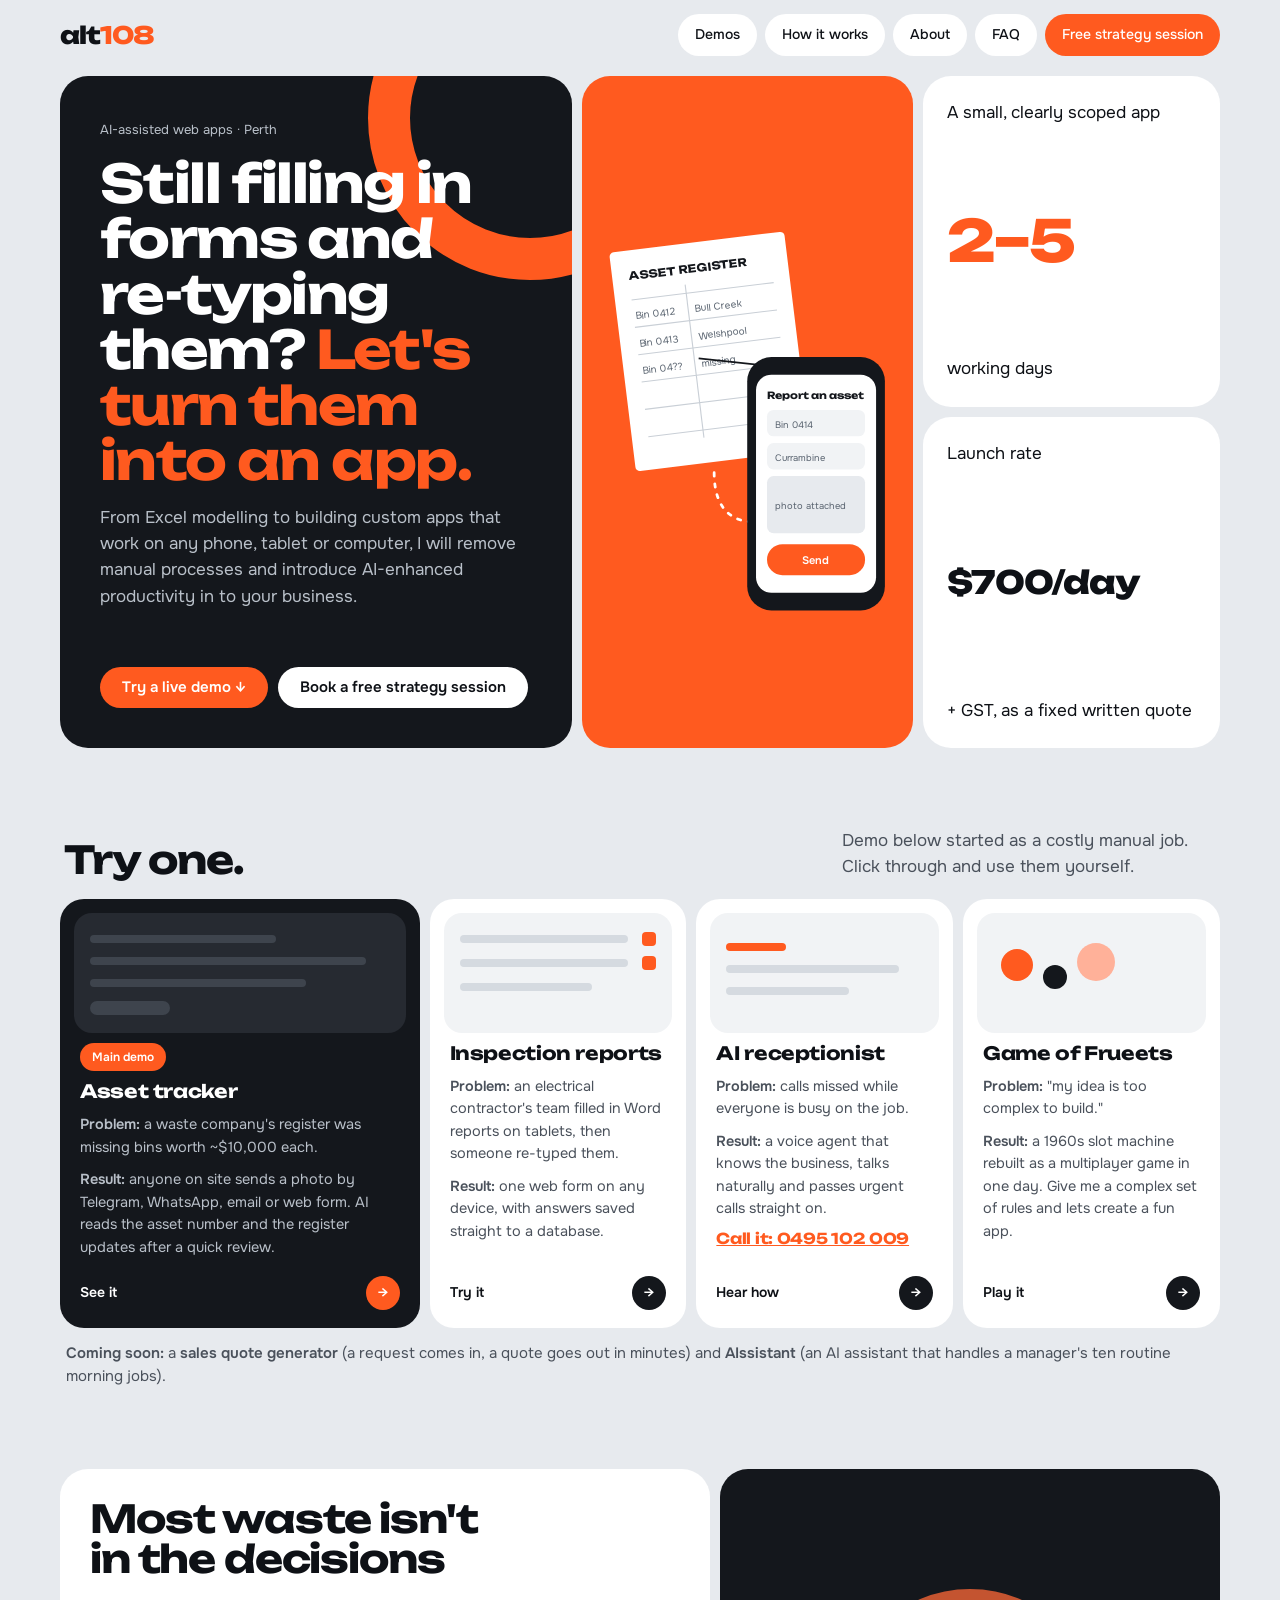
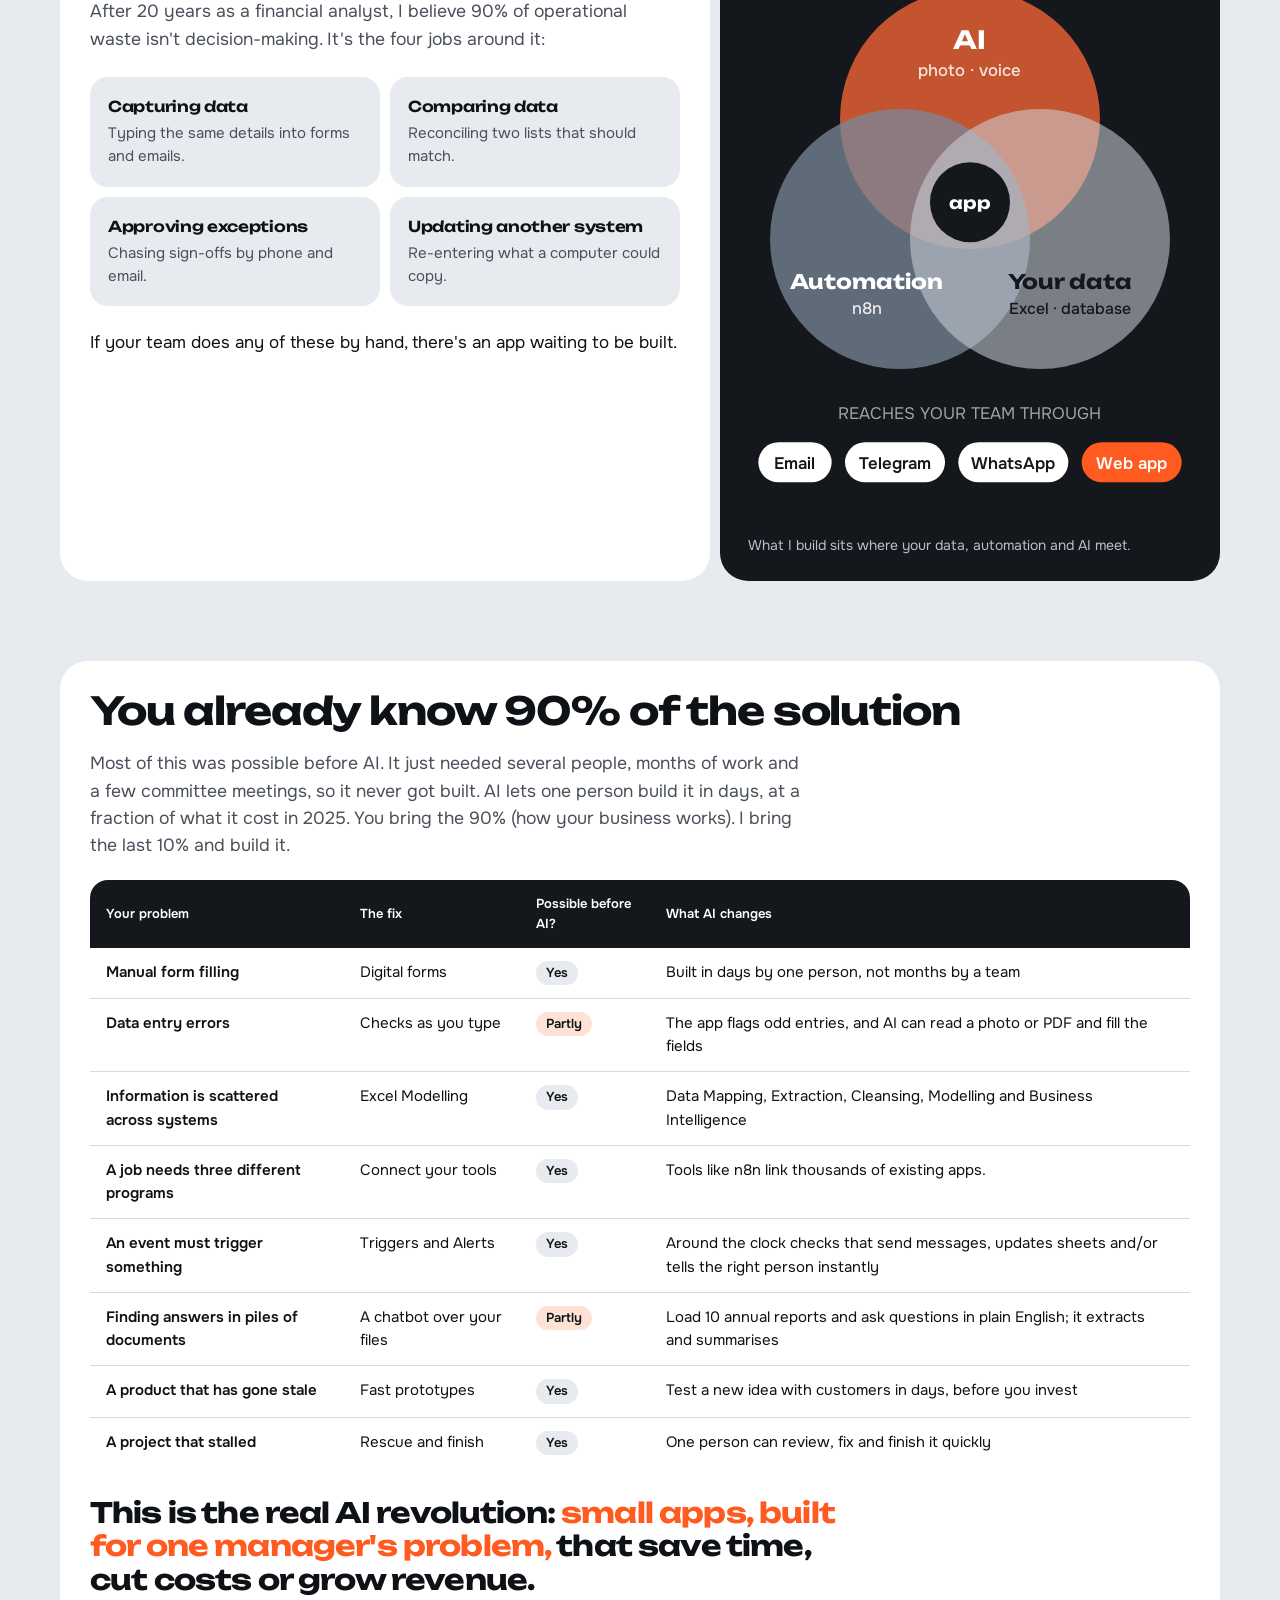
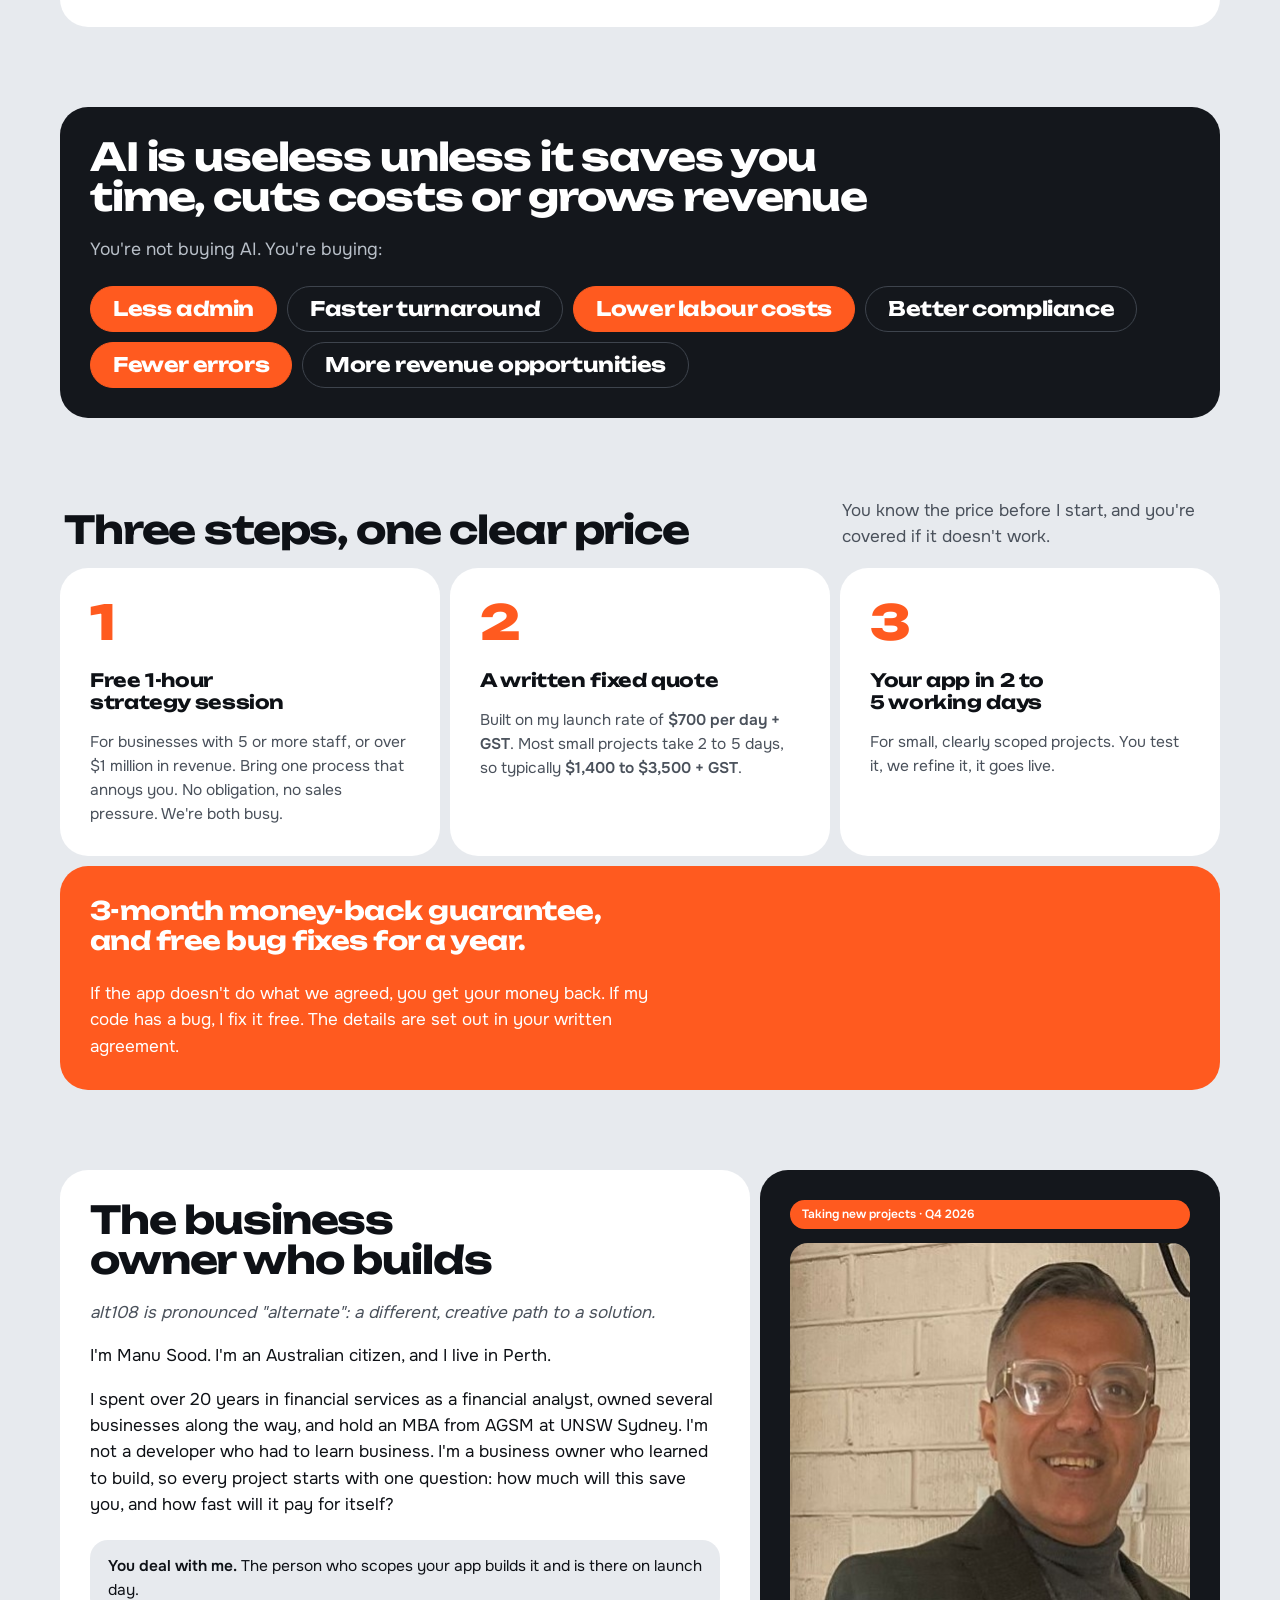
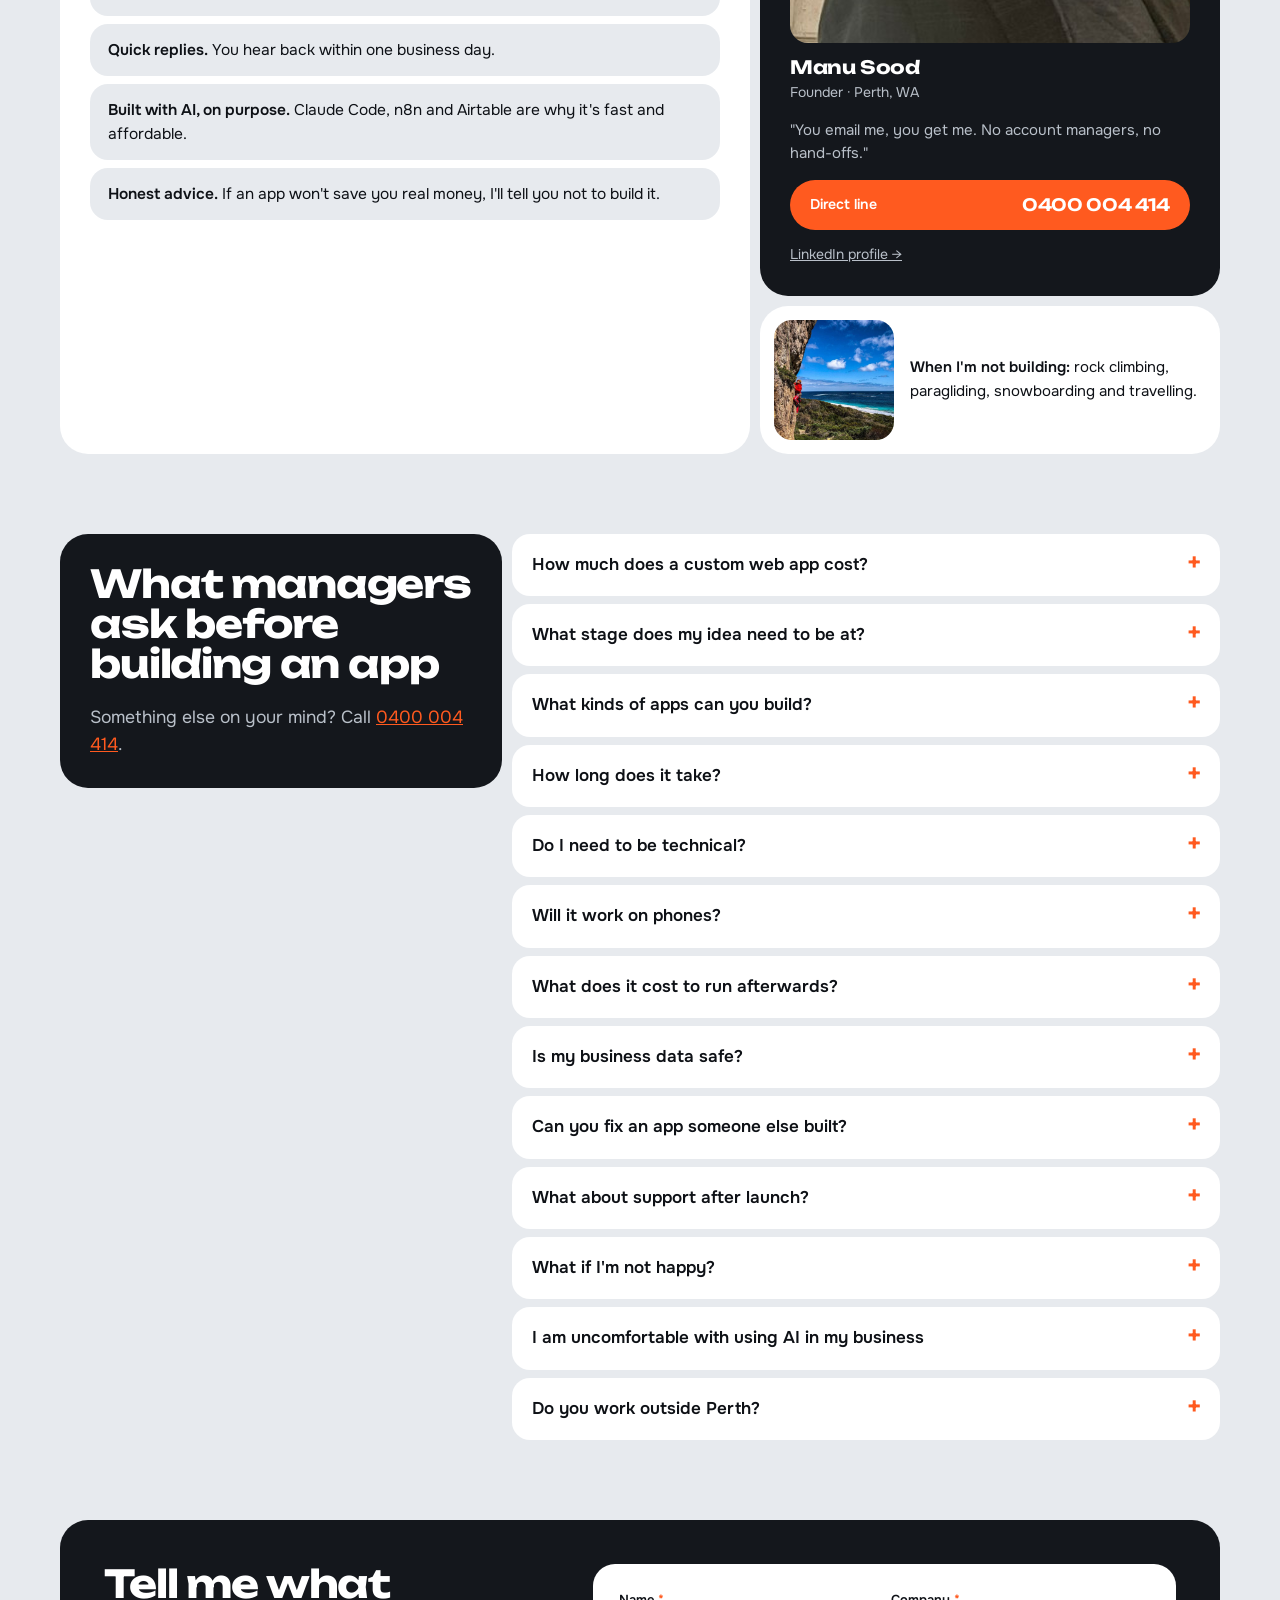
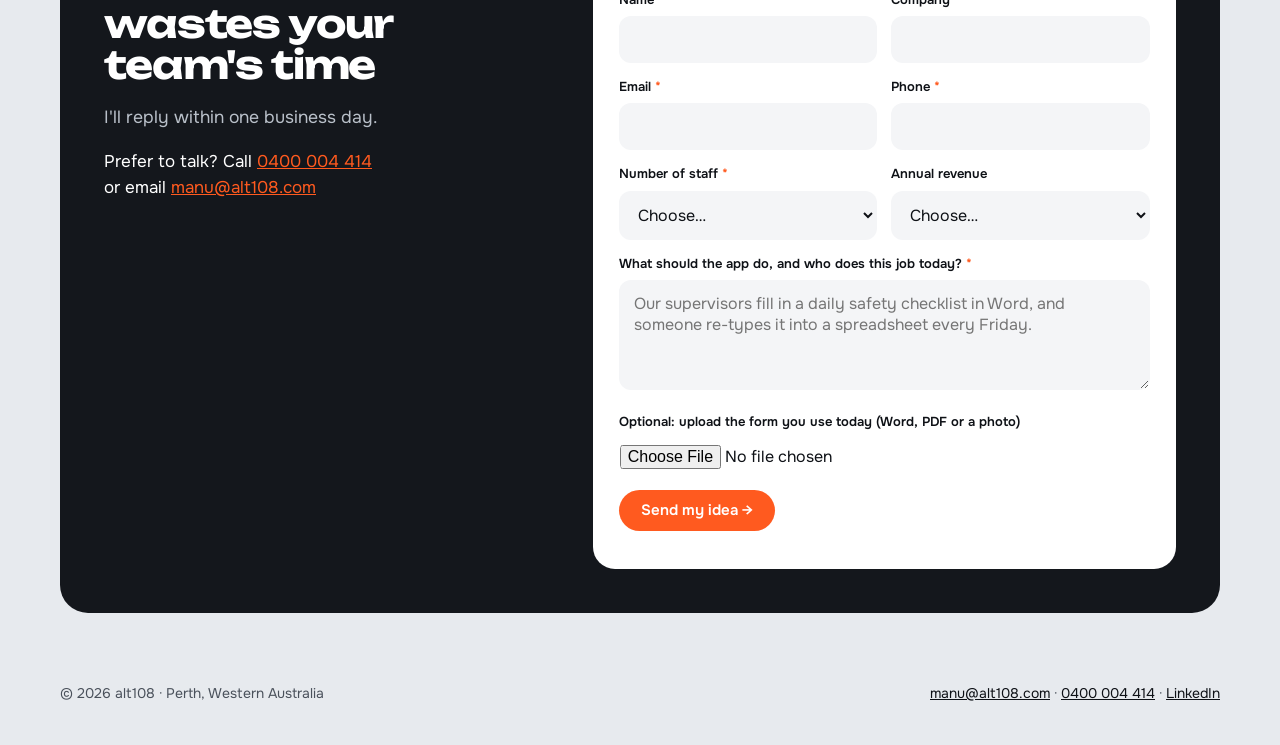
==== commit e75c4d08: "Text changes after web re-design" ====
--- a/index.html
+++ b/index.html
@@ -28,7 +28,7 @@
     <button class="menu-toggle" aria-label="Open menu" aria-expanded="false">Menu</button>
     <nav class="menu">
       <a href="#demos">Demos</a>
-      <a href="#pricing">Pricing</a>
+      <a href="#how">How it works</a>
       <a href="#about">About</a>
       <a href="#faq">FAQ</a>
       <a class="btn-orange" href="#contact">Free strategy session</a>
@@ -50,11 +50,9 @@
     <div class="tile dark hero-main">
       <div>
         <small>AI-assisted web apps · Perth</small>
-        <h1>Got a business productivity idea? <span class="hl">Let's convert that into an app.</span></h1>
+        <h1>Still filling in forms and re-typing them? <span class="hl">Let's turn them into an app.</span></h1>
         <p>
-          I turn the paperwork and manual processes of busy managers into simple web apps
-          that work on any phone, tablet or computer. 6 months ago, without AI, this would've
-          taken multiple teams, months and 10x the budget.
+          From Excel modelling to building custom apps that work on any phone, tablet or computer, I will remove manual processes and introduce AI-enhanced productivity in to your business.
         </p>
       </div>
       <div class="btn-row">
@@ -67,7 +65,7 @@
          It's a drawing made of code (SVG). To change a word, find it
          between <text ...> and </text> and type over it. -->
     <div class="tile orange flush hero-picture">
-      <svg viewBox="0 0 300 400" preserveAspectRatio="xMidYMid meet" role="img" aria-label="A paper asset register turning into an app on a phone">
+      <svg viewBox="0 0 300 400" preserveAspectRatio="xMidYMid meet" role="img" aria-label="Asset register updated by sending photo of a missing asset">
         <!-- the paper form, tilted -->
         <g transform="rotate(-7 115 135)">
           <rect x="35" y="45" width="160" height="200" rx="4" fill="#fff"/>
@@ -75,7 +73,7 @@
           <g stroke="#C9CFD6" stroke-width="1"><path d="M50 90 H180"/><path d="M50 115 H180"/><path d="M50 140 H180"/><path d="M50 165 H180"/><path d="M50 190 H180"/><path d="M50 215 H180"/><path d="M100 82 V222"/></g>
           <g font-family="Onest, sans-serif" font-size="9" fill="#5A6470">
             <text x="52" y="108">Bin 0412</text><text x="52" y="133">Bin 0413</text><text x="52" y="158">Bin 04??</text>
-            <text x="106" y="108">Malaga</text><text x="106" y="133">Welshpool</text><text x="106" y="158">missing</text>
+            <text x="106" y="108">Bull Creek</text><text x="106" y="133">Welshpool</text><text x="106" y="158">missing</text>
           </g>
           <path d="M104 150 l60 14" stroke="#14171C" stroke-width="1.5"/>
         </g>
@@ -87,7 +85,7 @@
         <text x="168" y="188" font-family="Unbounded, sans-serif" font-weight="700" font-size="9" fill="#14171C">Report an asset</text>
         <g font-family="Onest, sans-serif" font-size="8.5" fill="#5A6470">
           <rect x="168" y="198" width="89" height="24" rx="6" fill="#F1F3F5"/><text x="175" y="214">Bin 0414</text>
-          <rect x="168" y="228" width="89" height="24" rx="6" fill="#F1F3F5"/><text x="175" y="244">Welshpool yard</text>
+          <rect x="168" y="228" width="89" height="24" rx="6" fill="#F1F3F5"/><text x="175" y="244">Currambine</text>
           <rect x="168" y="258" width="89" height="52" rx="6" fill="#E7EAEE"/><text x="175" y="288">photo attached</text>
         </g>
         <rect x="168" y="320" width="89" height="28" rx="14" fill="#FF5A1F"/>
@@ -121,8 +119,8 @@
 <section id="demos">
   <div class="wrap">
     <div class="section-head">
-      <h2>Don't take my word for it. Try one.</h2>
-      <p>Every demo below started as a manual job somebody hated doing. Click through and use them yourself.</p>
+      <h2>Try one.</h2>
+      <p>Demo below started as a costly manual job. Click through and use them yourself.</p>
     </div>
 
     <div class="demo-grid">
@@ -133,9 +131,9 @@
           <i style="top:22px;left:16px;right:130px"></i><i style="top:44px;left:16px;right:40px"></i>
           <i style="top:66px;left:16px;right:100px"></i><i class="o" style="top:88px;left:16px;width:80px;height:14px;border-radius:999px"></i>
         </div>
-        <span class="chip">Featured</span>
+        <span class="chip">Main demo</span>
         <h3>Asset tracker</h3>
-        <p><b>Problem:</b> a waste company's register was missing hundreds of bins worth about $10,000 each.</p>
+        <p><b>Problem:</b> a waste company's register was missing bins worth ~$10,000 each.</p>
         <p><b>Result:</b> anyone on site sends a photo by Telegram, WhatsApp, email or web form. AI reads the asset number and the register updates after a quick review.</p>
         <a class="go" href="assettracker/">See it <i>→</i></a>
       </article>
@@ -161,13 +159,15 @@
           <i class="o" style="top:30px;left:16px;width:60px"></i><i style="top:52px;left:16px;right:40px"></i><i style="top:74px;left:16px;right:90px"></i>
         </div>
         <h3>AI receptionist</h3>
-        <p><b>Problem:</b> a tradie's phone rings after hours, and every missed call is a job that goes to a competitor.</p>
-        <p><b>Result:</b> an AI answers day or night, takes the details and passes on urgent calls. Ring it now and ask it anything.</p>
+        <p><b>Problem:</b> calls missed while everyone is busy on the job.</p>
+        <p><b>Result:</b> a voice agent that knows the business, talks naturally and passes urgent calls straight on.</p>
         <a class="call" href="tel:+61495102009">Call it: 0495 102 009</a>
-        <a class="go" href="aireceptionist/">Call it <i>→</i></a>
+        <a class="go" href="receptionist/">Hear how <i>→</i></a>
       </article>
 
-      <!-- Demo card: Game of Frueets (the game itself lives in the frueets folder) -->
+      <!-- Demo card: Game of Frueets.
+           The game itself lives at alt108.com/frueets/, so its info page
+           is in the "frueets-info" folder. -->
       <article class="tile demo-card">
         <div class="screen" aria-hidden="true">
           <i class="o" style="top:36px;left:24px;width:32px;height:32px;border-radius:50%"></i>
@@ -175,115 +175,17 @@
           <i style="top:30px;left:100px;width:38px;height:38px;border-radius:50%;background:#FFB199"></i>
         </div>
         <h3>Game of Frueets</h3>
-        <p><b>Problem:</b> a 1980s plunger-and-pegs fruit machine from India that never had an app.</p>
-        <p><b>Result:</b> a play-money game for 1 to 5 players, with real physics and sounds, that runs on any phone. Proof I can build more than forms.</p>
-        <a class="go" href="frueets/">Play it <i>→</i></a>
+        <p><b>Problem:</b> "my idea is too complex to build."</p>
+        <p><b>Result:</b> a 1960s slot machine rebuilt as a multiplayer game in one day. Give me a complex set of rules and lets create a fun app.</p>
+        <a class="go" href="frueets-info/">Play it <i>→</i></a>
       </article>
 
     </div>
 
     <p class="coming-soon">
-      <b>Coming soon:</b> a <b>sales quote generator</b> (a request comes in, a quote goes out in minutes).
+      <b>Coming soon:</b> a <b>sales quote generator</b> (a request comes in, a quote goes out in minutes)
+      and <b>AIssistant</b> (an AI assistant that handles a manager's ten routine morning jobs).
     </p>
-  </div>
-</section>
-
-
-<!-- =================================================================
-     4. WHAT AI ACTUALLY CHANGES (your table)
-     Each <tr> is one row. Copy a row to add another.
-     <span class="yes"> and <span class="partly"> make the little pills.
-     ================================================================= -->
-<section>
-  <div class="wrap">
-    <div class="tile">
-      <h2>You already know 90% of the solution</h2>
-      <p class="lead">
-        Most of this was possible before AI. It just needed several people, months of work and a few
-        committee meetings, so it never got built. AI lets one person build it in days, at a fraction
-        of what it cost in 2025. You bring the 90% (how your business works). I bring the last 10% and build it.
-      </p>
-
-      <div class="table-scroll">
-        <table class="ai-table">
-          <thead>
-            <tr><th>Your problem</th><th>The fix</th><th>Possible before AI?</th><th>What AI changes</th></tr>
-          </thead>
-          <tbody>
-            <tr><td>Manual form filling</td><td>Digital forms</td><td><span class="yes">Yes</span></td><td>Built in days by one person, not months by a team</td></tr>
-            <tr><td>Data entry errors</td><td>Checks as you type</td><td><span class="partly">Partly</span></td><td>The app flags odd entries, and AI can read a photo or PDF and fill the fields</td></tr>
-            <tr><td>Hours lost to manual steps</td><td>Workflow automation</td><td><span class="yes">Yes</span></td><td>Cheap enough to automate small jobs that were never worth a project</td></tr>
-            <tr><td>A job needs three different programs</td><td>Connect your tools</td><td><span class="yes">Yes</span></td><td>Tools like n8n link thousands of existing apps, so data moves on its own</td></tr>
-            <tr><td>Something must happen when an event occurs</td><td>Triggers and alerts</td><td><span class="yes">Yes</span></td><td>It watches around the clock and tells the right person straight away</td></tr>
-            <tr><td>Finding answers in piles of documents</td><td>A chatbot over your files</td><td><span class="partly">Partly</span></td><td>Load 10 annual reports and ask questions in plain English; it extracts and summarises</td></tr>
-            <tr><td>A product that has gone stale</td><td>Fast prototypes</td><td><span class="yes">Yes</span></td><td>Test a new idea with customers in days, before you invest</td></tr>
-            <tr><td>A project that stalled</td><td>Rescue and finish</td><td><span class="yes">Yes</span></td><td>One person can review, fix and finish it quickly</td></tr>
-          </tbody>
-        </table>
-      </div>
-
-      <p class="pullquote">This is the real AI revolution: <span class="hl">small apps, built for one manager's problem,</span> that save time, cut costs or grow revenue.</p>
-    </div>
-  </div>
-</section>
-
-
-<!-- =================================================================
-     5. WHAT YOU ACTUALLY GET
-     Every second pill is orange automatically (set in the CSS).
-     ================================================================= -->
-<section>
-  <div class="wrap">
-    <div class="tile dark">
-      <h2>AI is useless unless it saves you time, cuts costs or grows revenue</h2>
-      <p class="lead">You're not buying AI. You're buying:</p>
-      <ul class="outcomes">
-        <li>Less admin</li>
-        <li>Faster turnaround</li>
-        <li>Lower labour costs</li>
-        <li>Better compliance</li>
-        <li>Fewer errors</li>
-        <li>More revenue opportunities</li>
-      </ul>
-    </div>
-  </div>
-</section>
-
-
-<!-- =================================================================
-     6. PRICING (HOW IT WORKS AND WHAT IT COSTS)
-     Three step tiles, then the guarantee tile across the full width.
-     ================================================================= -->
-<section id="pricing">
-  <div class="wrap">
-    <div class="section-head">
-      <h2>Three steps, one clear price</h2>
-      <p>You know the price before I start, and you're covered if it doesn't work.</p>
-    </div>
-
-    <div class="steps">
-      <div class="tile step">
-        <span class="num">1</span>
-        <h3>Free 1-hour strategy session</h3>
-        <p>For businesses with 5 or more staff, or over $1 million in revenue. Bring one process that annoys you. No obligation, no sales pressure. We're both busy.</p>
-      </div>
-      <div class="tile step">
-        <span class="num">2</span>
-        <h3>A written fixed quote</h3>
-        <p>Built on my launch rate of <b>$700 per day + GST</b>. Most small projects take 2 to 5 days, so typically <b>$1,400 to $3,500 + GST</b>.</p>
-      </div>
-      <div class="tile step">
-        <span class="num">3</span>
-        <h3>Your app in 2 to 5 working days</h3>
-        <p>For small, clearly scoped projects. You test it, we refine it, it goes live.</p>
-      </div>
-
-      <!-- Guarantee tile -->
-      <div class="tile orange guarantee">
-        <h3>3-month money-back guarantee and 1 year of free bug fixes.</h3>
-        <p>If the app doesn't do what we agreed, you get your money back within 3 months. If my code has a bug in the first year, I fix it free. The details are set out in your written agreement.</p>
-      </div>
-    </div>
   </div>
 </section>
 
@@ -343,6 +245,103 @@
 
 
 <!-- =================================================================
+     4. WHAT AI ACTUALLY CHANGES (your table)
+     Each <tr> is one row. Copy a row to add another.
+     <span class="yes"> and <span class="partly"> make the little pills.
+     ================================================================= -->
+<section>
+  <div class="wrap">
+    <div class="tile">
+      <h2>You already know 90% of the solution</h2>
+      <p class="lead">
+        Most of this was possible before AI. It just needed several people, months of work and a few committee meetings, so it never got built. AI lets one person build it in days, at a fraction of what it cost in 2025. You bring the 90% (how your business works). I bring the last 10% and build it.
+      </p>
+
+      <div class="table-scroll">
+        <table class="ai-table">
+          <thead>
+            <tr><th>Your problem</th><th>The fix</th><th>Possible before AI?</th><th>What AI changes</th></tr>
+          </thead>
+          <tbody>
+            <tr><td>Manual form filling</td><td>Digital forms</td><td><span class="yes">Yes</span></td><td>Built in days by one person, not months by a team</td></tr>
+            <tr><td>Data entry errors</td><td>Checks as you type</td><td><span class="partly">Partly</span></td><td>The app flags odd entries, and AI can read a photo or PDF and fill the fields</td></tr>
+            <tr><td>Information is scattered across systems</td><td>Excel Modelling</td><td><span class="yes">Yes</span></td><td>Data Mapping, Extraction, Cleansing, Modelling and Business Intelligence</td></tr>
+            <tr><td>A job needs three different programs</td><td>Connect your tools</td><td><span class="yes">Yes</span></td><td>Tools like n8n link thousands of existing apps.</td></tr>
+            <tr><td>An event must trigger something</td><td>Triggers and Alerts</td><td><span class="yes">Yes</span></td><td>Around the clock checks that send messages, updates sheets and/or tells the right person instantly</td></tr>
+            <tr><td>Finding answers in piles of documents</td><td>A chatbot over your files</td><td><span class="partly">Partly</span></td><td>Load 10 annual reports and ask questions in plain English; it extracts and summarises</td></tr>
+            <tr><td>A product that has gone stale</td><td>Fast prototypes</td><td><span class="yes">Yes</span></td><td>Test a new idea with customers in days, before you invest</td></tr>
+            <tr><td>A project that stalled</td><td>Rescue and finish</td><td><span class="yes">Yes</span></td><td>One person can review, fix and finish it quickly</td></tr>
+          </tbody>
+        </table>
+      </div>
+
+      <p class="pullquote">This is the real AI revolution: <span class="hl">small apps, built for one manager's problem,</span> that save time, cut costs or grow revenue.</p>
+    </div>
+  </div>
+</section>
+
+
+<!-- =================================================================
+     5. WHAT YOU ACTUALLY GET
+     Every second pill is orange automatically (set in the CSS).
+     ================================================================= -->
+<section>
+  <div class="wrap">
+    <div class="tile dark">
+      <h2>AI is useless unless it saves you time, cuts costs or grows revenue</h2>
+      <p class="lead">You're not buying AI. You're buying:</p>
+      <ul class="outcomes">
+        <li>Less admin</li>
+        <li>Faster turnaround</li>
+        <li>Lower labour costs</li>
+        <li>Better compliance</li>
+        <li>Fewer errors</li>
+        <li>More revenue opportunities</li>
+      </ul>
+    </div>
+  </div>
+</section>
+
+
+<!-- =================================================================
+     6. HOW IT WORKS AND WHAT IT COSTS
+     Three step tiles, then the guarantee tile across the full width.
+     ================================================================= -->
+<section id="how">
+  <div class="wrap">
+    <div class="section-head">
+      <h2>Three steps, one clear price</h2>
+      <p>You know the price before I start, and you're covered if it doesn't work.</p>
+    </div>
+
+    <div class="steps">
+      <div class="tile step">
+        <span class="num">1</span>
+        <h3>Free 1-hour strategy session</h3>
+        <p>For businesses with 5 or more staff, or over $1 million in revenue. Bring one process that annoys you. No obligation, no sales pressure. We're both busy.</p>
+      </div>
+      <div class="tile step">
+        <span class="num">2</span>
+        <h3>A written fixed quote</h3>
+        <p>Built on my launch rate of <b>$700 per day + GST</b>. Most small projects take 2 to 5 days, so typically <b>$1,400 to $3,500 + GST</b>.</p>
+      </div>
+      <div class="tile step">
+        <span class="num">3</span>
+        <h3>Your app in 2 to 5 working days</h3>
+        <p>For small, clearly scoped projects. You test it, we refine it, it goes live.</p>
+      </div>
+
+      <!-- Guarantee tile -->
+      <div class="tile orange guarantee">
+        <h3>3-month money-back guarantee, and free bug fixes for a year.</h3>
+        <p>If the app doesn't do what we agreed, you get your money back. If my code has a bug, I fix it free. The details are set out in your written agreement.</p>
+      </div>
+    </div>
+  </div>
+</section>
+
+
+<!-- =================================================================
      7. ABOUT
      To swap a photo: put the new picture in the "images" folder and
      change the file name in src="images/...". Keep alt="" describing it.
@@ -354,11 +353,9 @@
       <h2>The business owner who builds</h2>
       <p class="pronounce">alt108 is pronounced "alternate": a different, creative path to a solution.</p>
 
-      <p>I'm Manu Sood. I was born in India, I'm an Australian citizen, and I live in Perth.</p>
+      <p>I'm Manu Sood. I'm an Australian citizen, and I live in Perth.</p>
       <p>
-        I spent over 20 years in financial services as a financial analyst, owned several businesses
-        along the way, and hold an MBA from AGSM at UNSW Sydney. I'm not a developer who had to learn
-        business. I'm a business owner who learned to build, so every project starts with one question:
+        I spent over 20 years in financial services as a financial analyst, owned several businesses along the way, and hold an MBA from AGSM at UNSW Sydney. I'm not a developer who had to learn business. I'm a business owner who learned to build, so every project starts with one question:
         how much will this save you, and how fast will it pay for itself?
       </p>
 
@@ -424,7 +421,7 @@
       </details>
       <details>
         <summary>What kinds of apps can you build?</summary>
-        <p>Digital forms and checklists, registers and trackers, automatic alerts and reports, and quoting or approval flows. The demos above show one of each.</p>
+        <p>From Advanced Excel Models, to custom built software. The common theme is to remove manual steps that are costly and prone to error.</p>
       </details>
       <details>
         <summary>How long does it take?</summary>
@@ -440,7 +437,7 @@
       </details>
       <details>
         <summary>What does it cost to run afterwards?</summary>
-        <p>It depends on the tools. Your quote shows estimated monthly running costs before you commit.</p>
+        <p>It depends on the tools and complexity. I provide user and technical manuals, so simple apps you can maintain on your own. Your quote shows estimated monthly running costs before you commit.</p>
       </details>
       <details>
         <summary>Is my business data safe?</summary>
@@ -456,11 +453,15 @@
       </details>
       <details>
         <summary>What if I'm not happy?</summary>
-        <p>You're covered by a 3-month money-back guarantee and 1 year of free bug fixes. We agree the details in writing before work starts.</p>
+        <p>You're covered by a 3-month money-back guarantee, and I fix bugs in my code free for a year. We agree the details in writing before work starts.</p>
+      </details>
+      <details>
+        <summary>I am uncomfortable with using AI in my business</summary>
+        <p>Your fear is correct and is evidence based. AI is often wrong or breaks. The danger comes from using pure 'Vibe Coders' or starting with too complex a project. We suggest taking small steps. Contact us to discuss how our testing procedures and support.</p>
       </details>
       <details>
         <summary>Do you work outside Perth?</summary>
-        <p>Yes, anywhere in Australia, mostly over video calls.</p>
+        <p>Yes, can travel. We are based in Perth and have the option to base in Sydney.</p>
       </details>
     </div>
 
@@ -550,6 +551,6 @@
   </div>
 </footer>
 
-<script src="js/main.js?v=2"></script>
+<script src="js/main.js"></script>
 </body>
 </html>
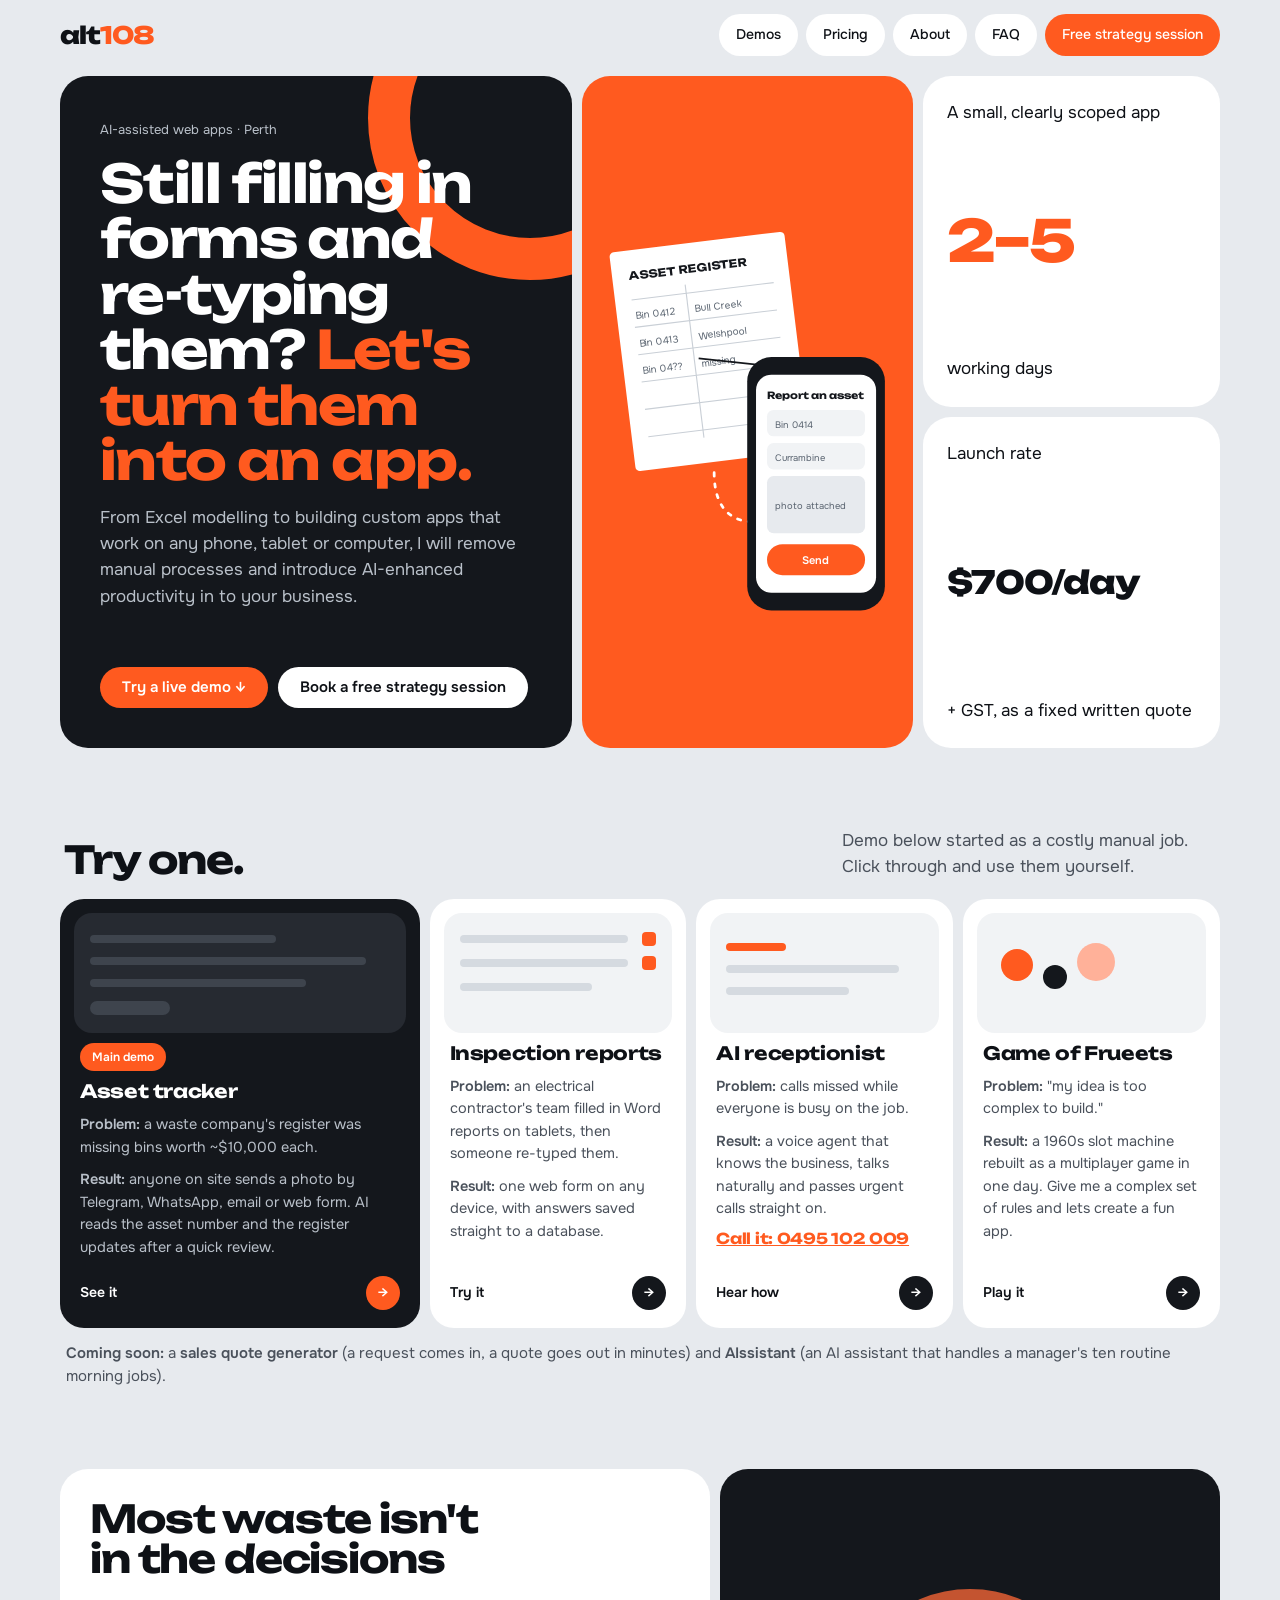
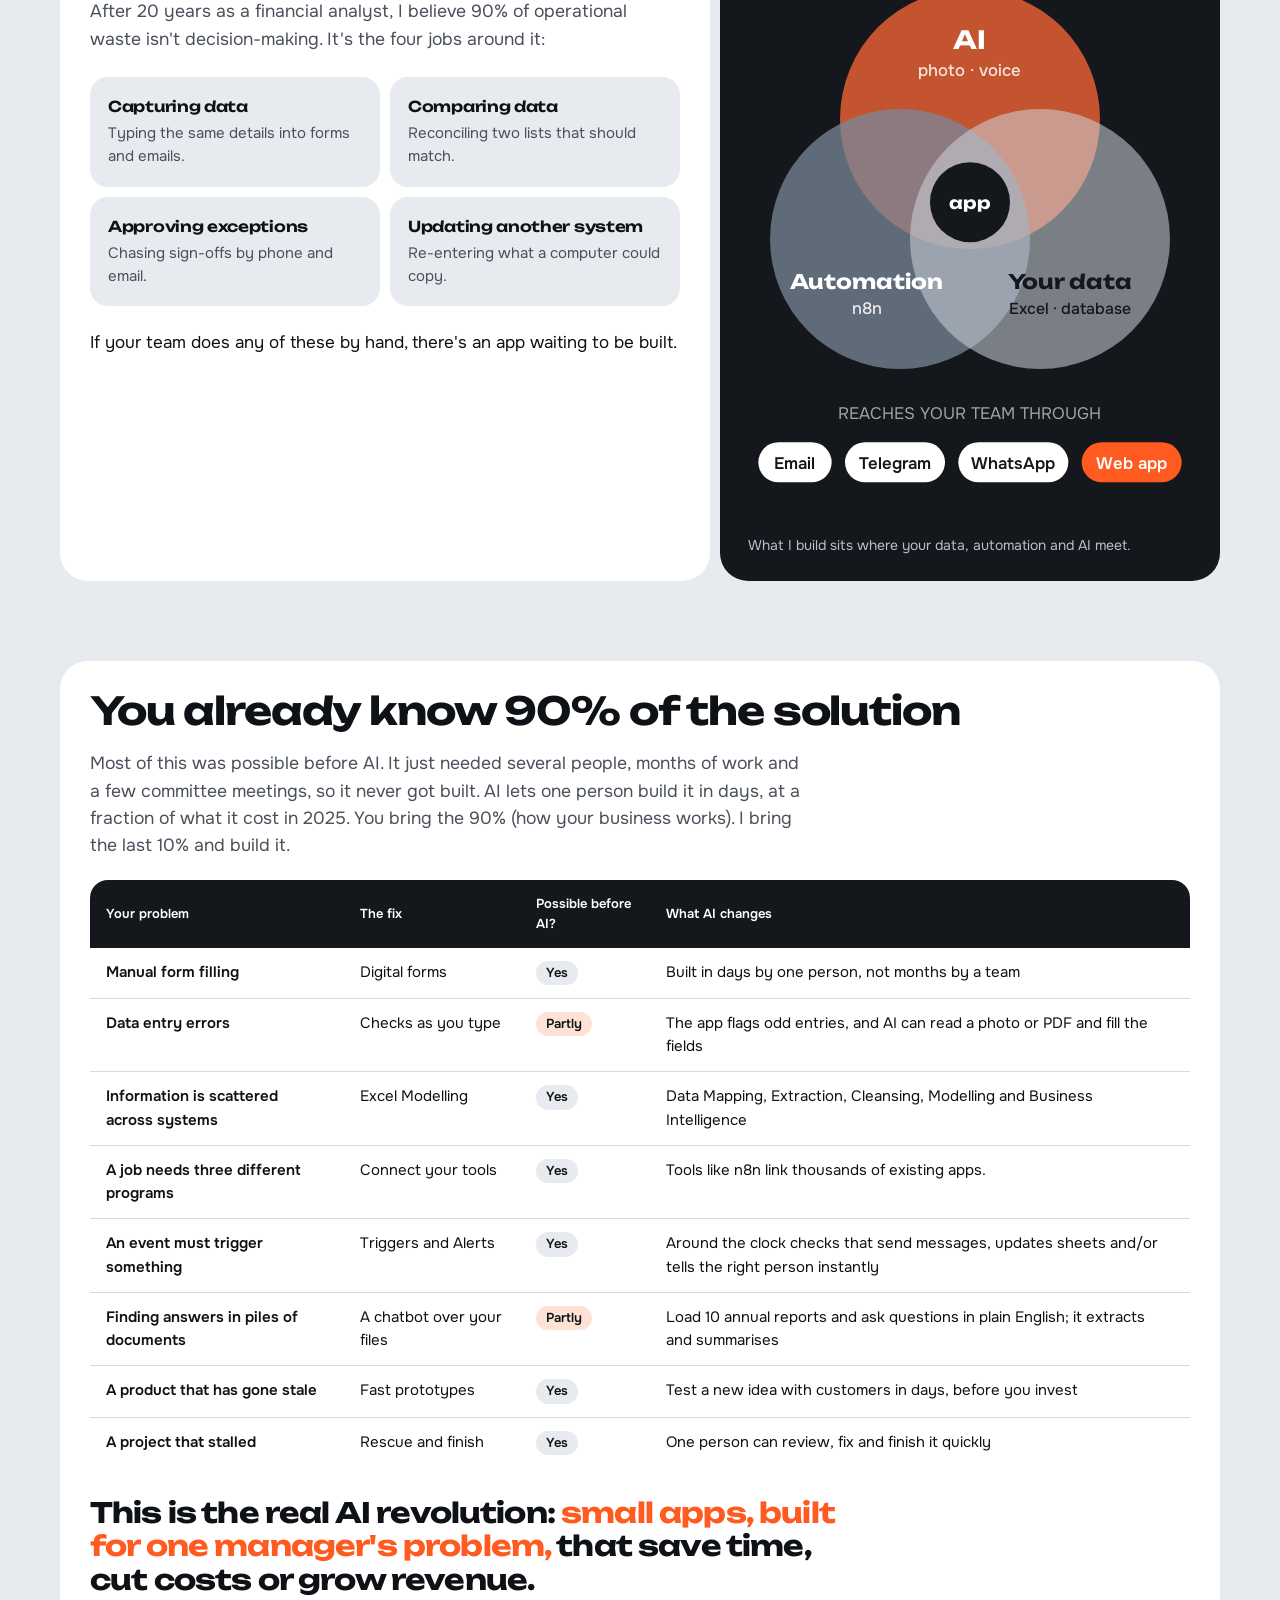
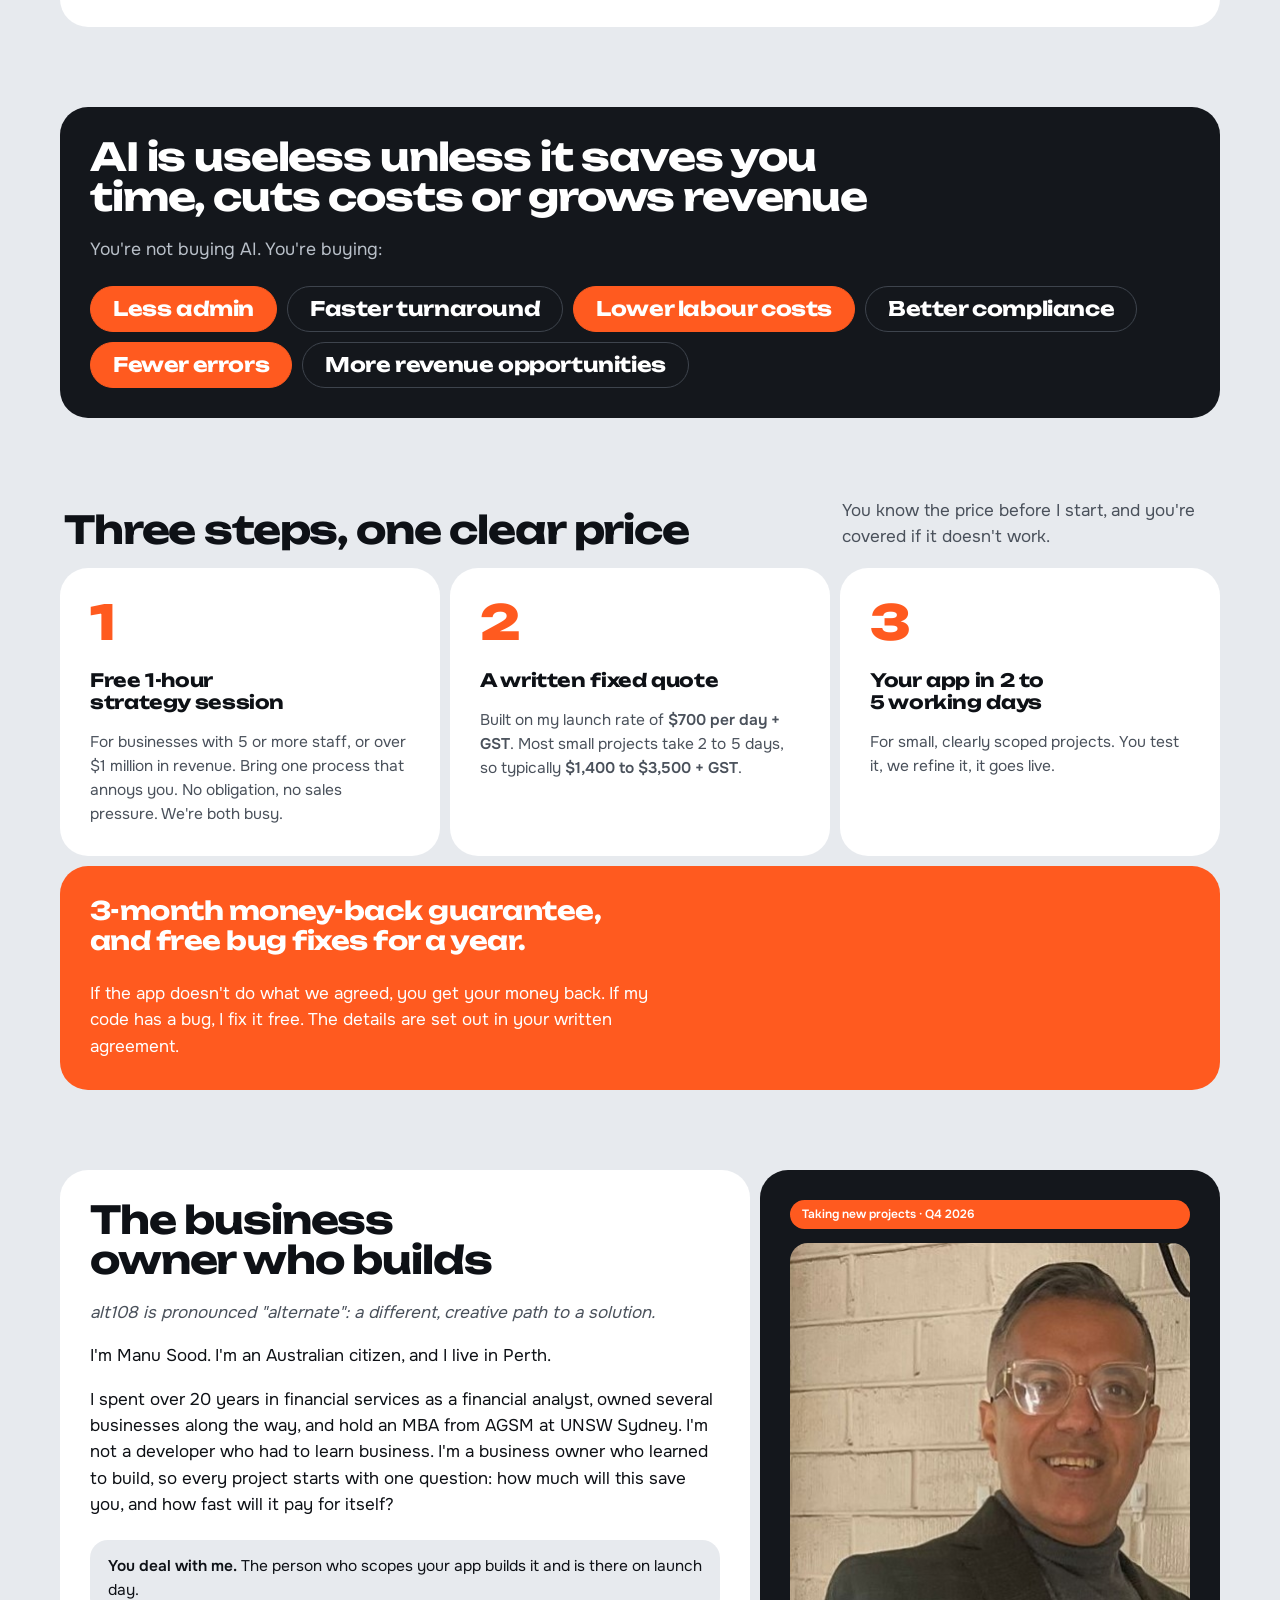
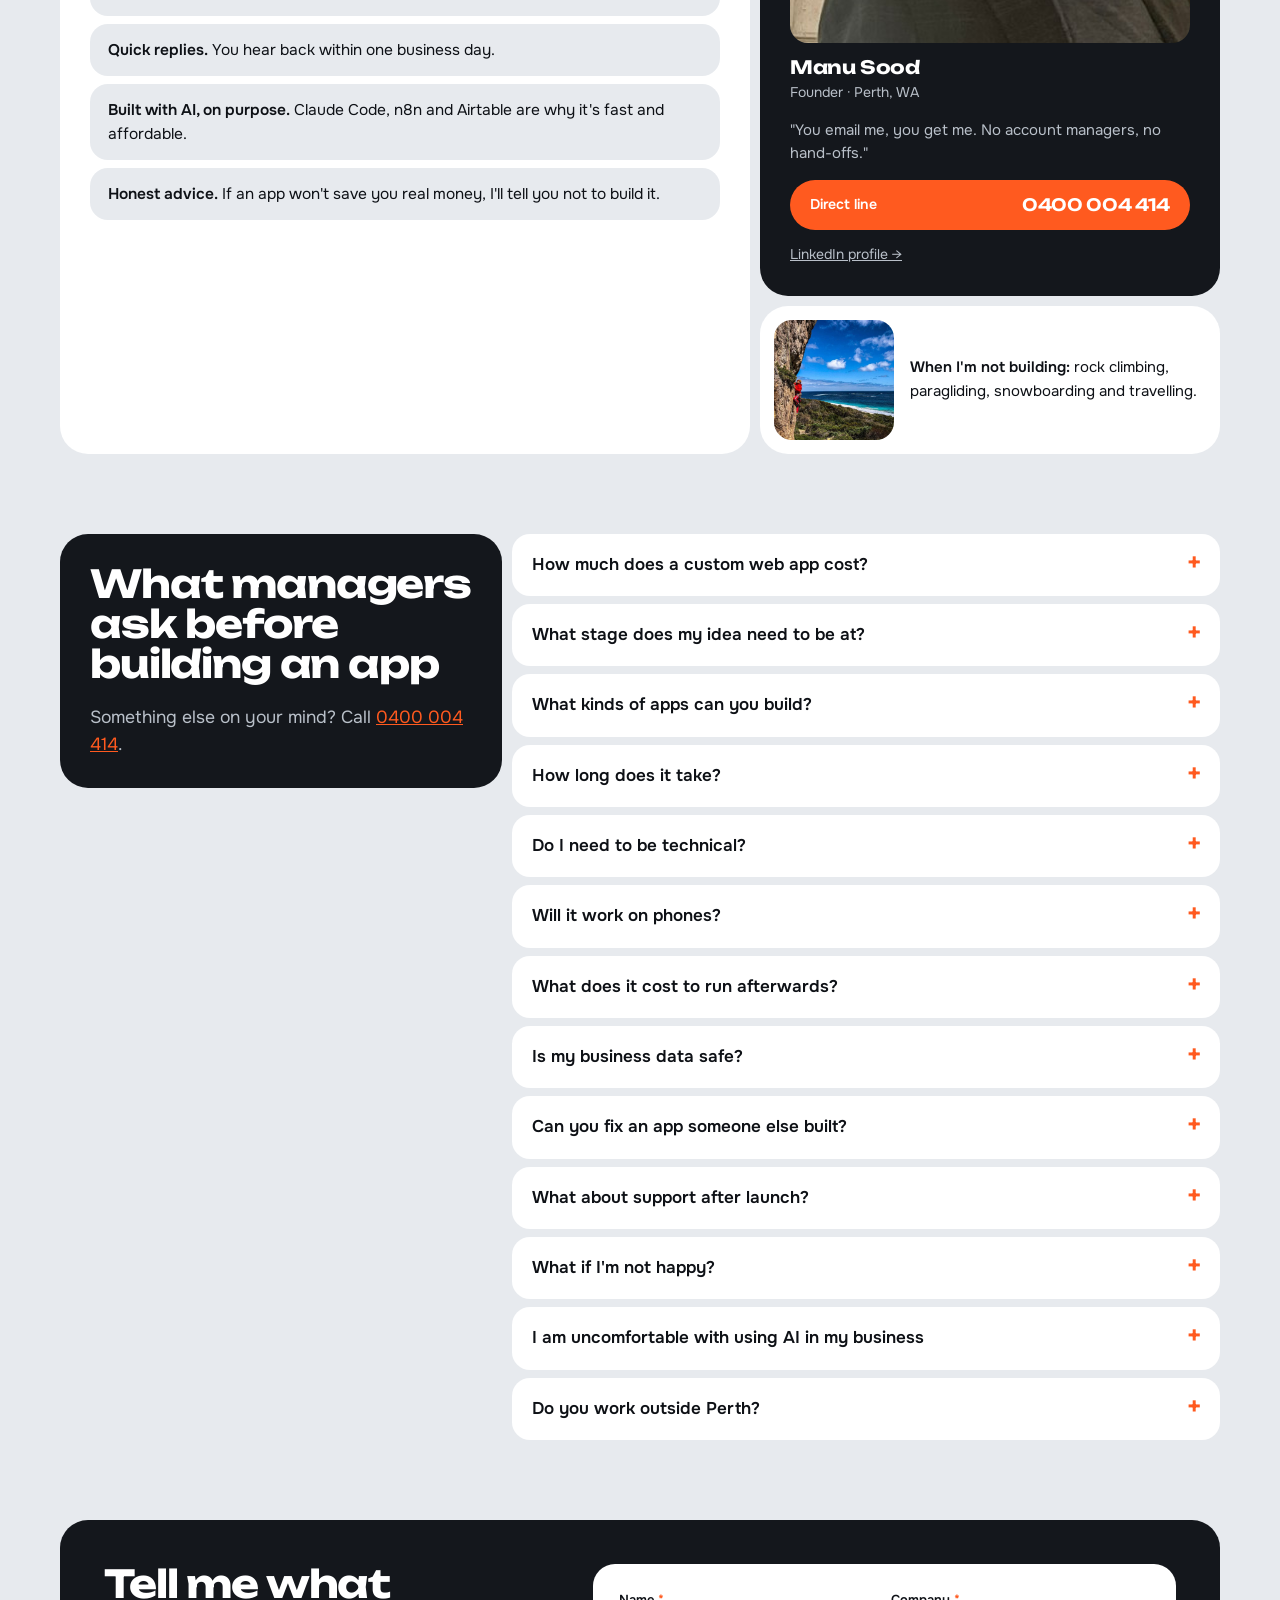
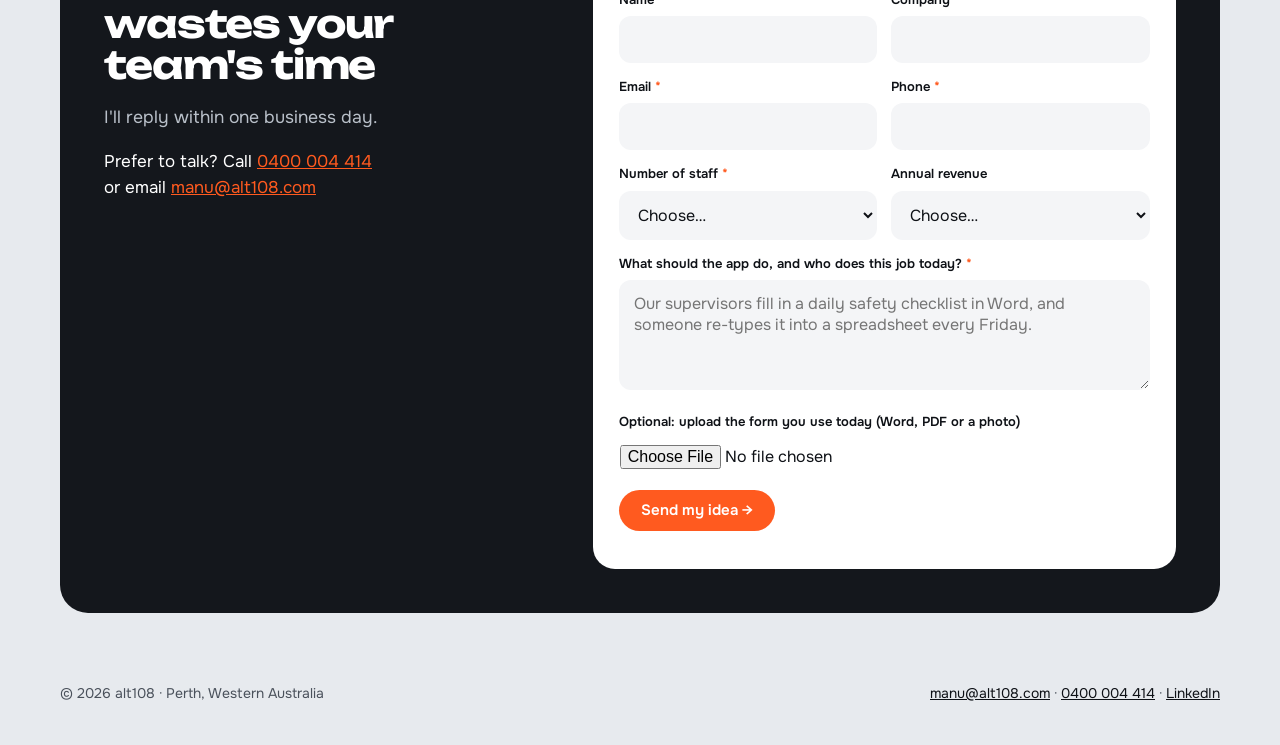
==== commit 82045889: "Restore Pricing Menu Link and section id" ====
--- a/index.html
+++ b/index.html
@@ -28,7 +28,7 @@
     <button class="menu-toggle" aria-label="Open menu" aria-expanded="false">Menu</button>
     <nav class="menu">
       <a href="#demos">Demos</a>
-      <a href="#how">How it works</a>
+      <a href="#pricing">Pricing</a>
       <a href="#about">About</a>
       <a href="#faq">FAQ</a>
       <a class="btn-orange" href="#contact">Free strategy session</a>
@@ -304,10 +304,10 @@
 
 
 <!-- =================================================================
-     6. HOW IT WORKS AND WHAT IT COSTS
+     6. PRICING
      Three step tiles, then the guarantee tile across the full width.
      ================================================================= -->
-<section id="how">
+<section id="pricing">
   <div class="wrap">
     <div class="section-head">
       <h2>Three steps, one clear price</h2>
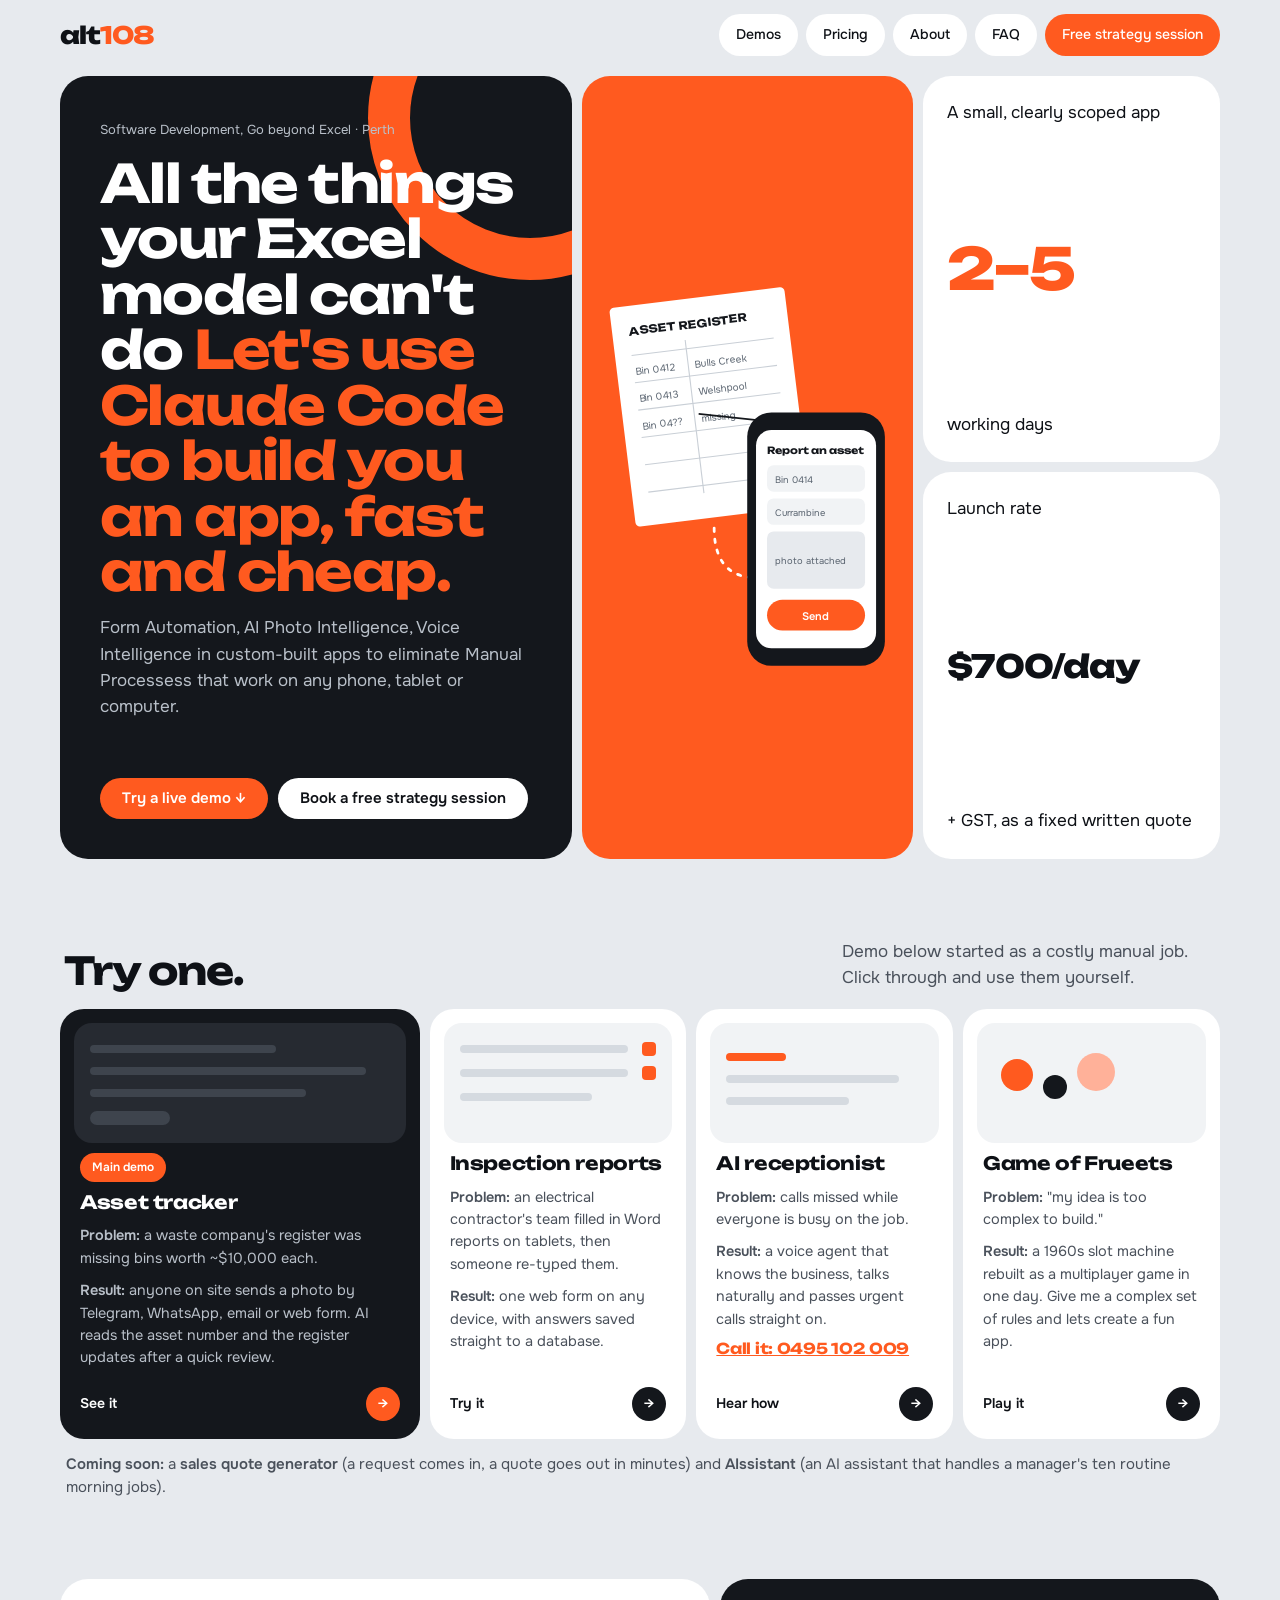
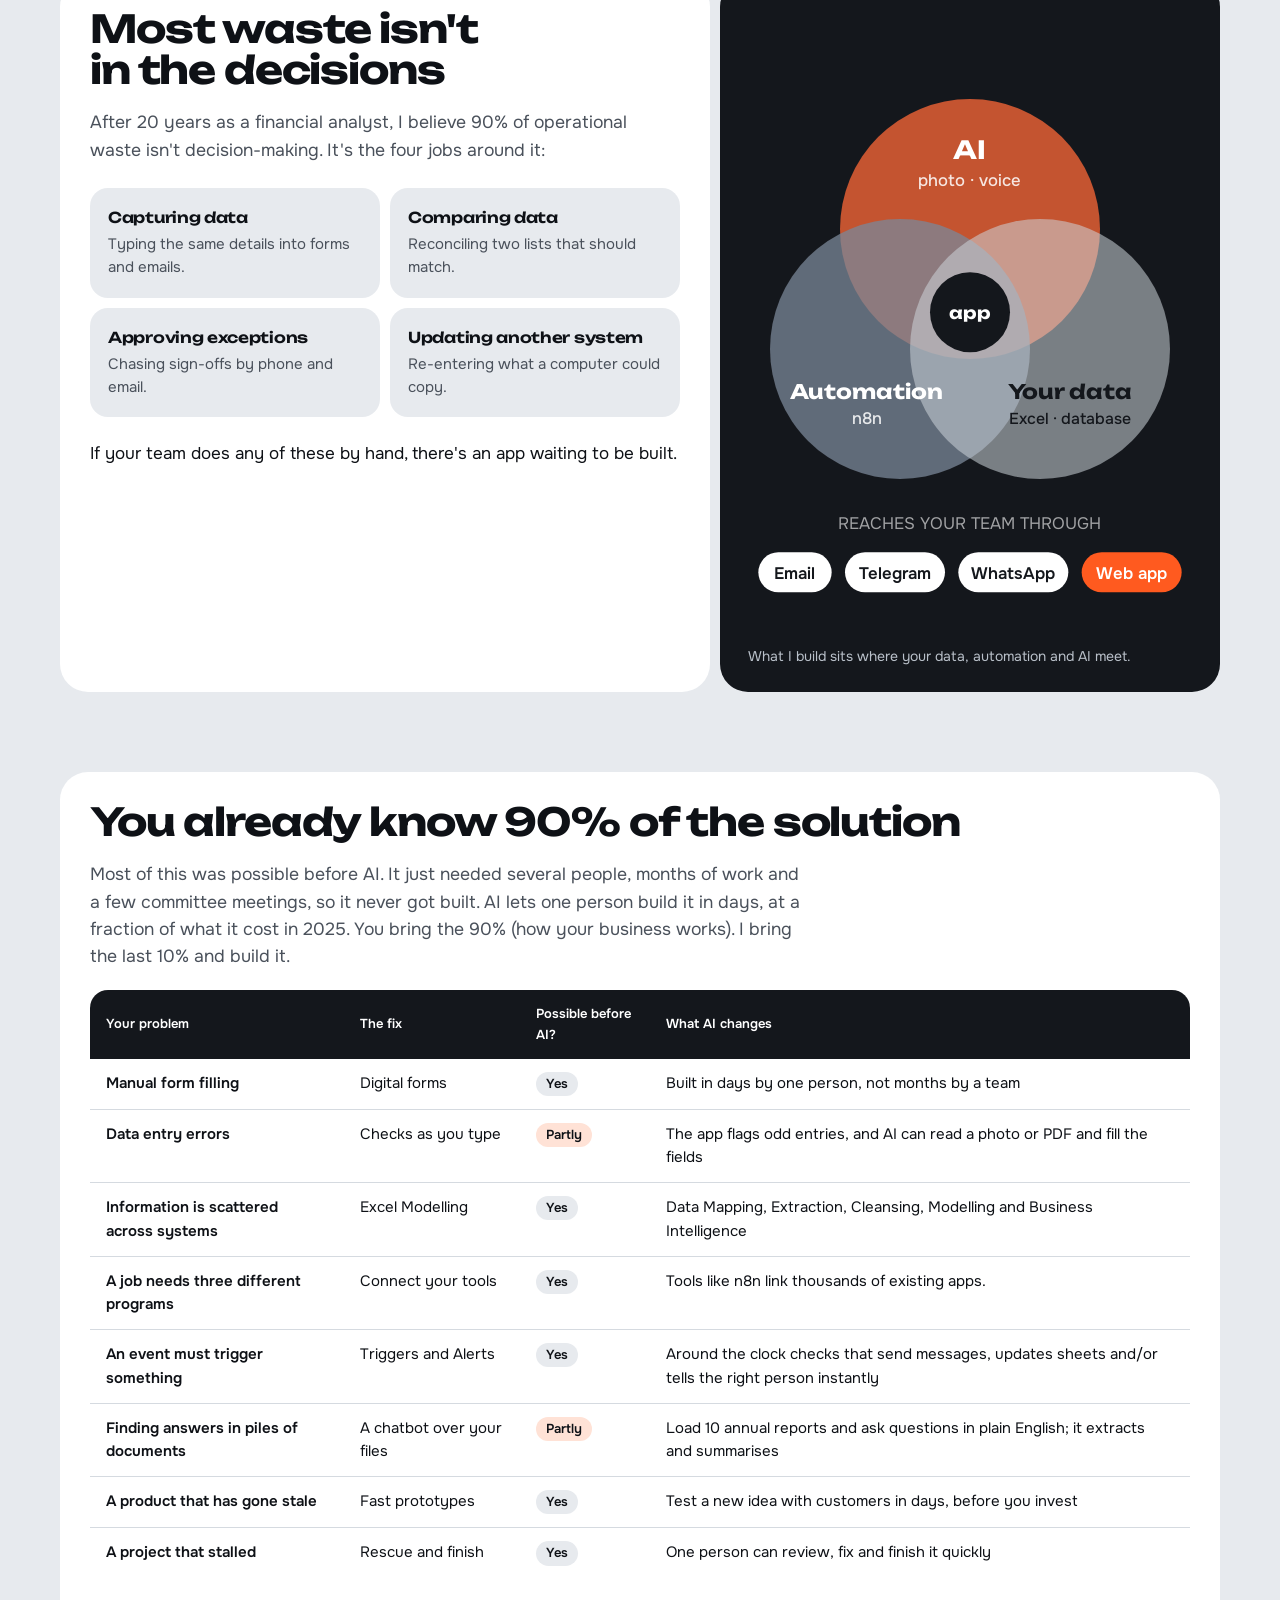
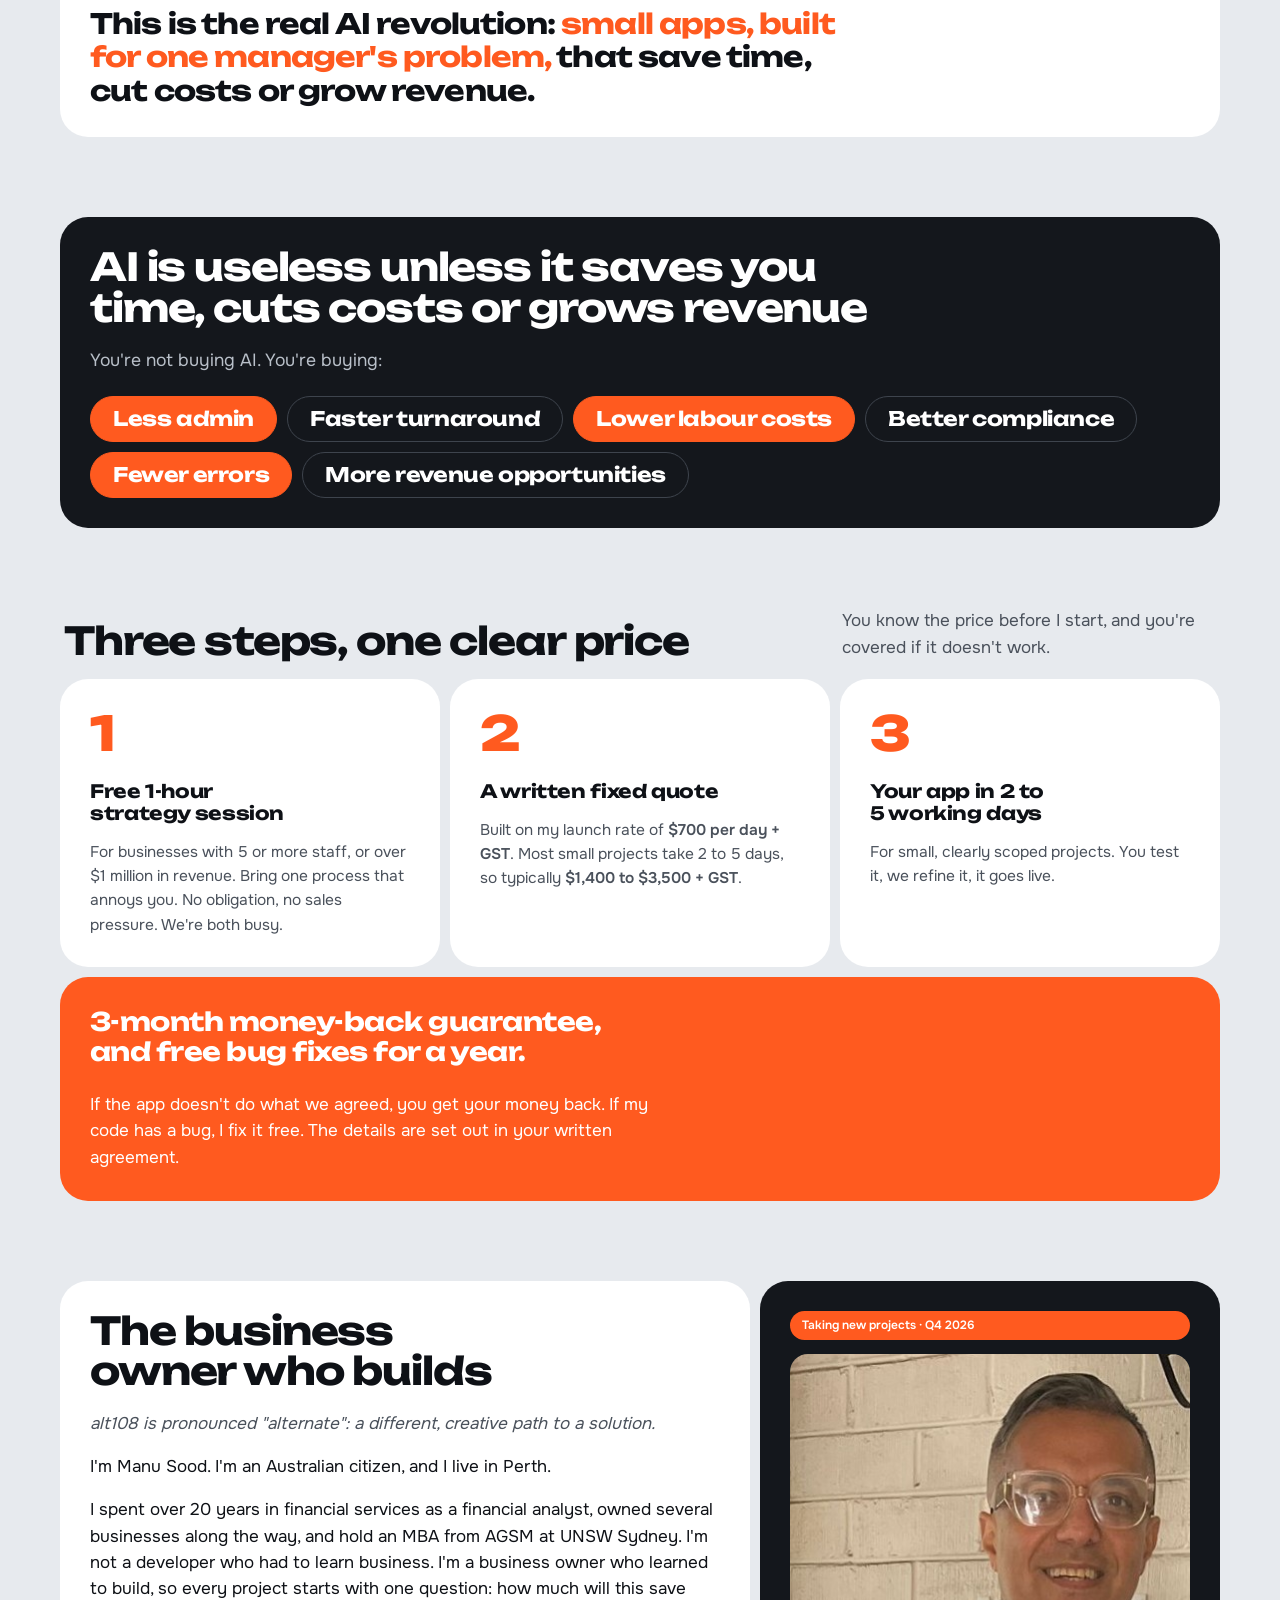
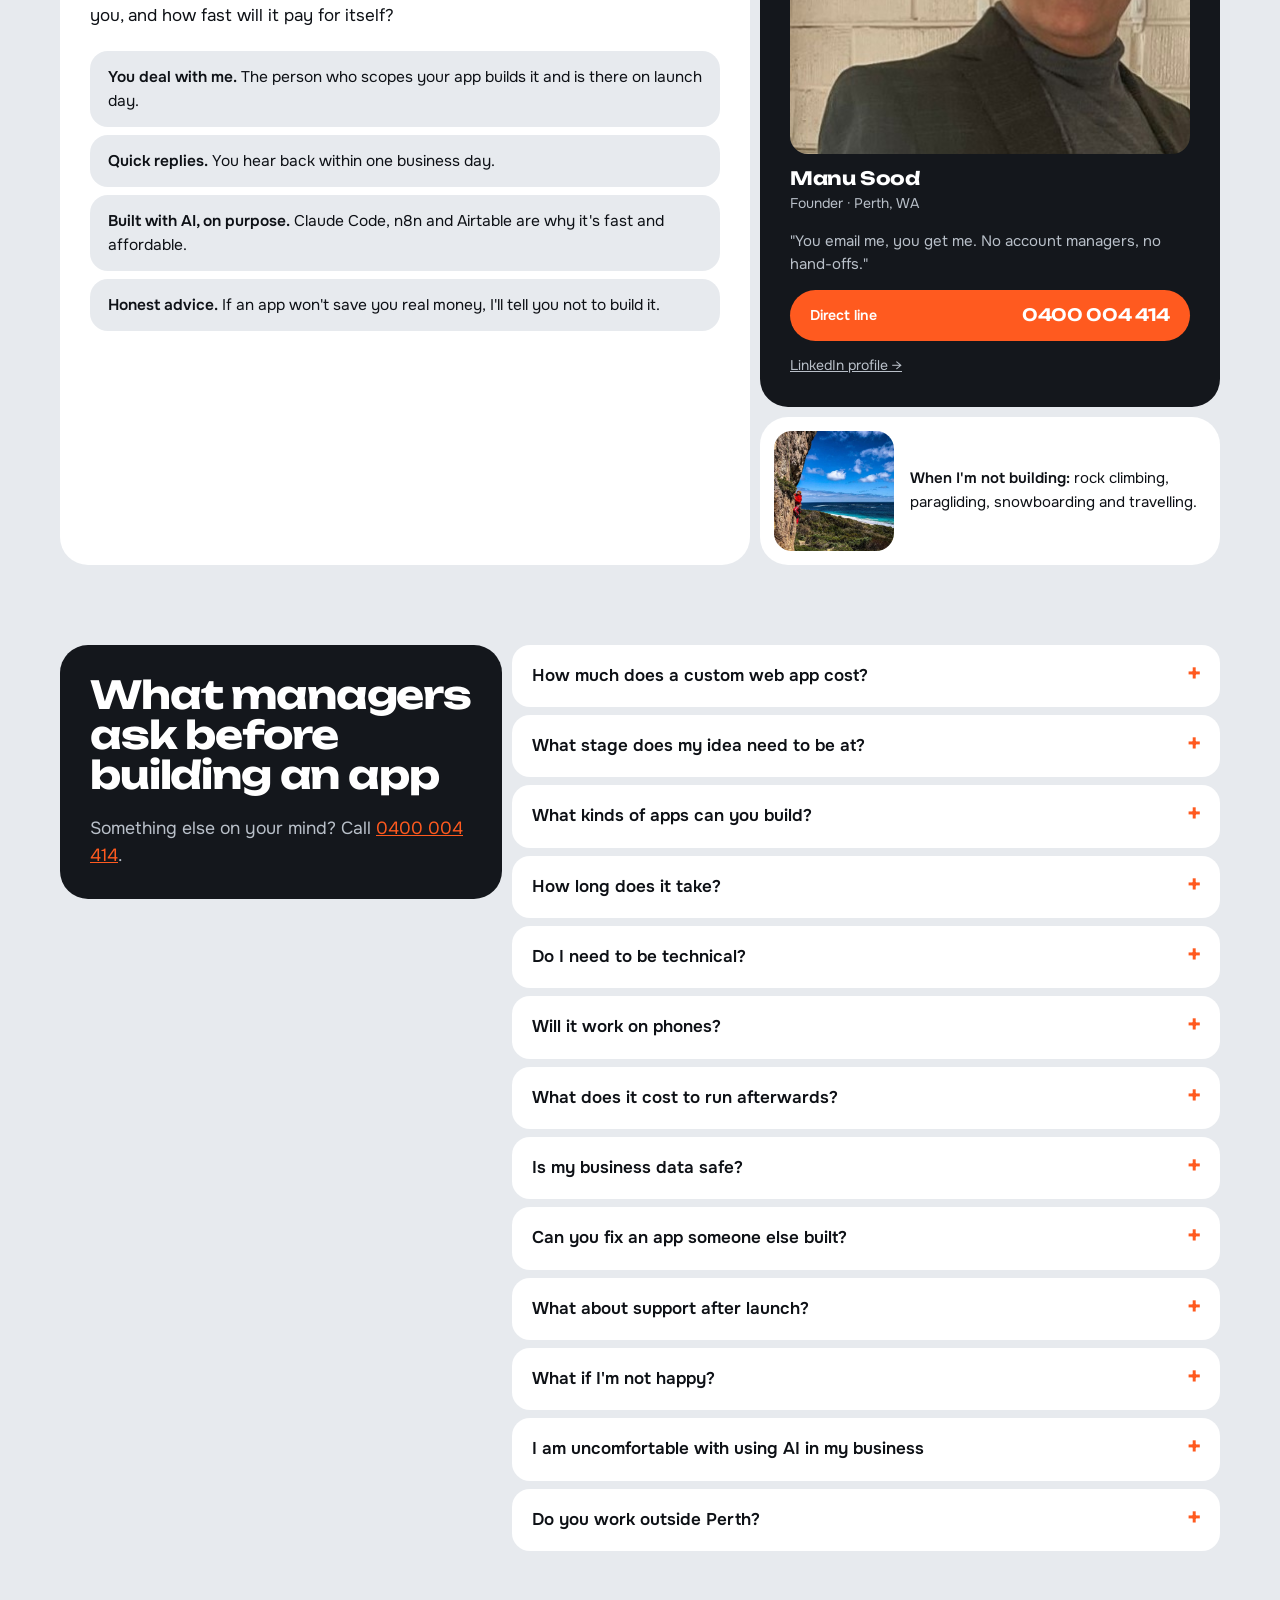
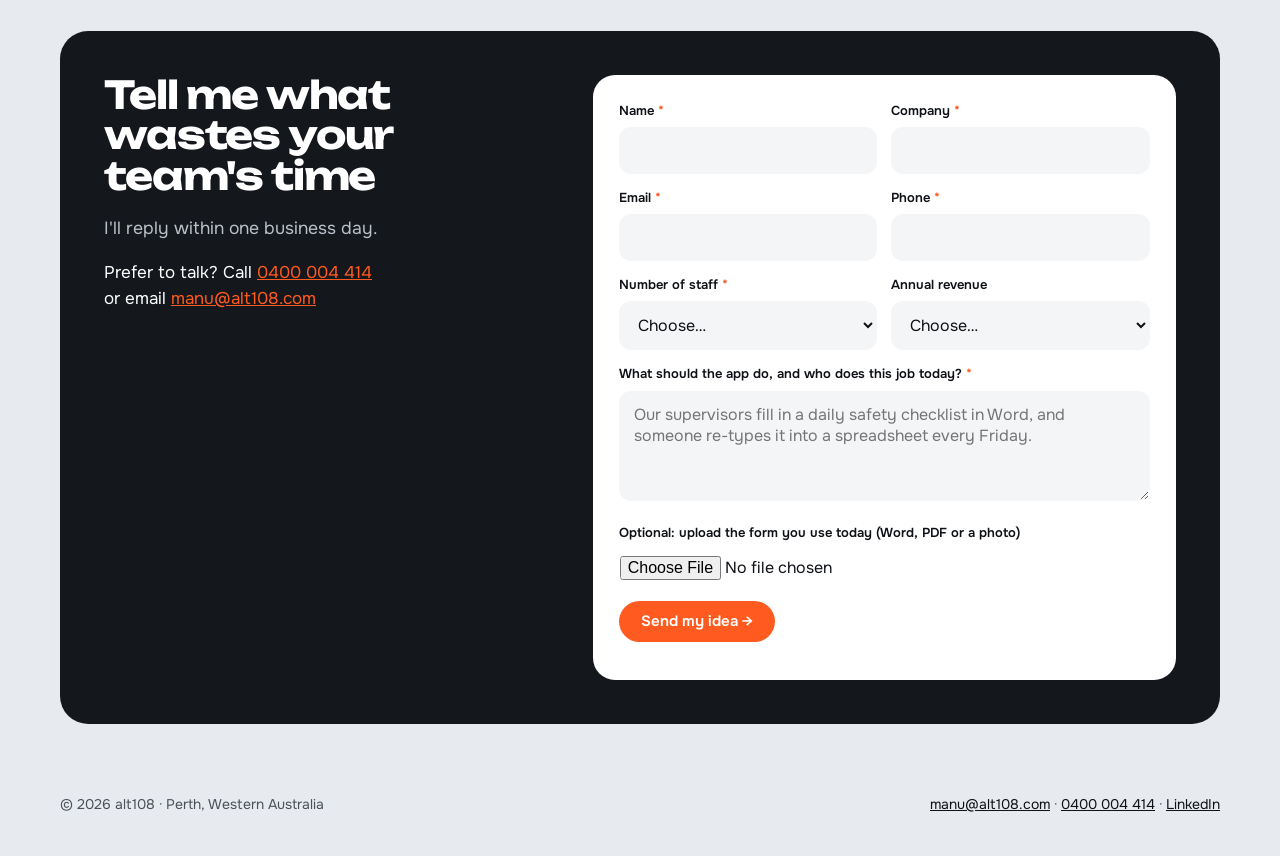
==== commit 5dba9a11: "Header text change to Excel stuff" ====
--- a/index.html
+++ b/index.html
@@ -49,10 +49,10 @@
     <!-- Headline tile -->
     <div class="tile dark hero-main">
       <div>
-        <small>AI-assisted web apps · Perth</small>
-        <h1>Still filling in forms and re-typing them? <span class="hl">Let's turn them into an app.</span></h1>
+        <small> Software Development, Go beyond Excel · Perth</small>
+        <h1>All the things your Excel model can't do  <span class="hl"> Let's use Claude Code to build you an app, fast and cheap.</span></h1>
         <p>
-          From Excel modelling to building custom apps that work on any phone, tablet or computer, I will remove manual processes and introduce AI-enhanced productivity in to your business.
+          Form Automation, AI Photo Intelligence, Voice Intelligence in custom-built apps to eliminate Manual Processess that work on any phone, tablet or computer.
         </p>
       </div>
       <div class="btn-row">
@@ -73,7 +73,7 @@
           <g stroke="#C9CFD6" stroke-width="1"><path d="M50 90 H180"/><path d="M50 115 H180"/><path d="M50 140 H180"/><path d="M50 165 H180"/><path d="M50 190 H180"/><path d="M50 215 H180"/><path d="M100 82 V222"/></g>
           <g font-family="Onest, sans-serif" font-size="9" fill="#5A6470">
             <text x="52" y="108">Bin 0412</text><text x="52" y="133">Bin 0413</text><text x="52" y="158">Bin 04??</text>
-            <text x="106" y="108">Bull Creek</text><text x="106" y="133">Welshpool</text><text x="106" y="158">missing</text>
+            <text x="106" y="108">Bulls Creek</text><text x="106" y="133">Welshpool</text><text x="106" y="158">missing</text>
           </g>
           <path d="M104 150 l60 14" stroke="#14171C" stroke-width="1.5"/>
         </g>
--- a/css/style.css
+++ b/css/style.css
@@ -189,7 +189,7 @@
 .outcomes li { border: 1.5px solid #3E444D; border-radius: 999px; padding: 12px 22px; font: 700 clamp(1rem, 1.8vw, 1.25rem)/1 var(--font-head); letter-spacing: -0.02em; }
 .outcomes li:nth-child(odd) { background: var(--orange); border-color: var(--orange); }
 
-/* 5.6 HOW IT WORKS: three step tiles + guarantee tile */
+/* 5.6 Pricing: three step tiles + guarantee tile */
 .steps { display: grid; grid-template-columns: repeat(3, 1fr); gap: var(--gap); }
 .step { display: flex; flex-direction: column; gap: 6px; }
 .step .num { font: 800 3rem/1 var(--font-head); color: var(--orange); letter-spacing: -0.04em; margin-bottom: 18px; }
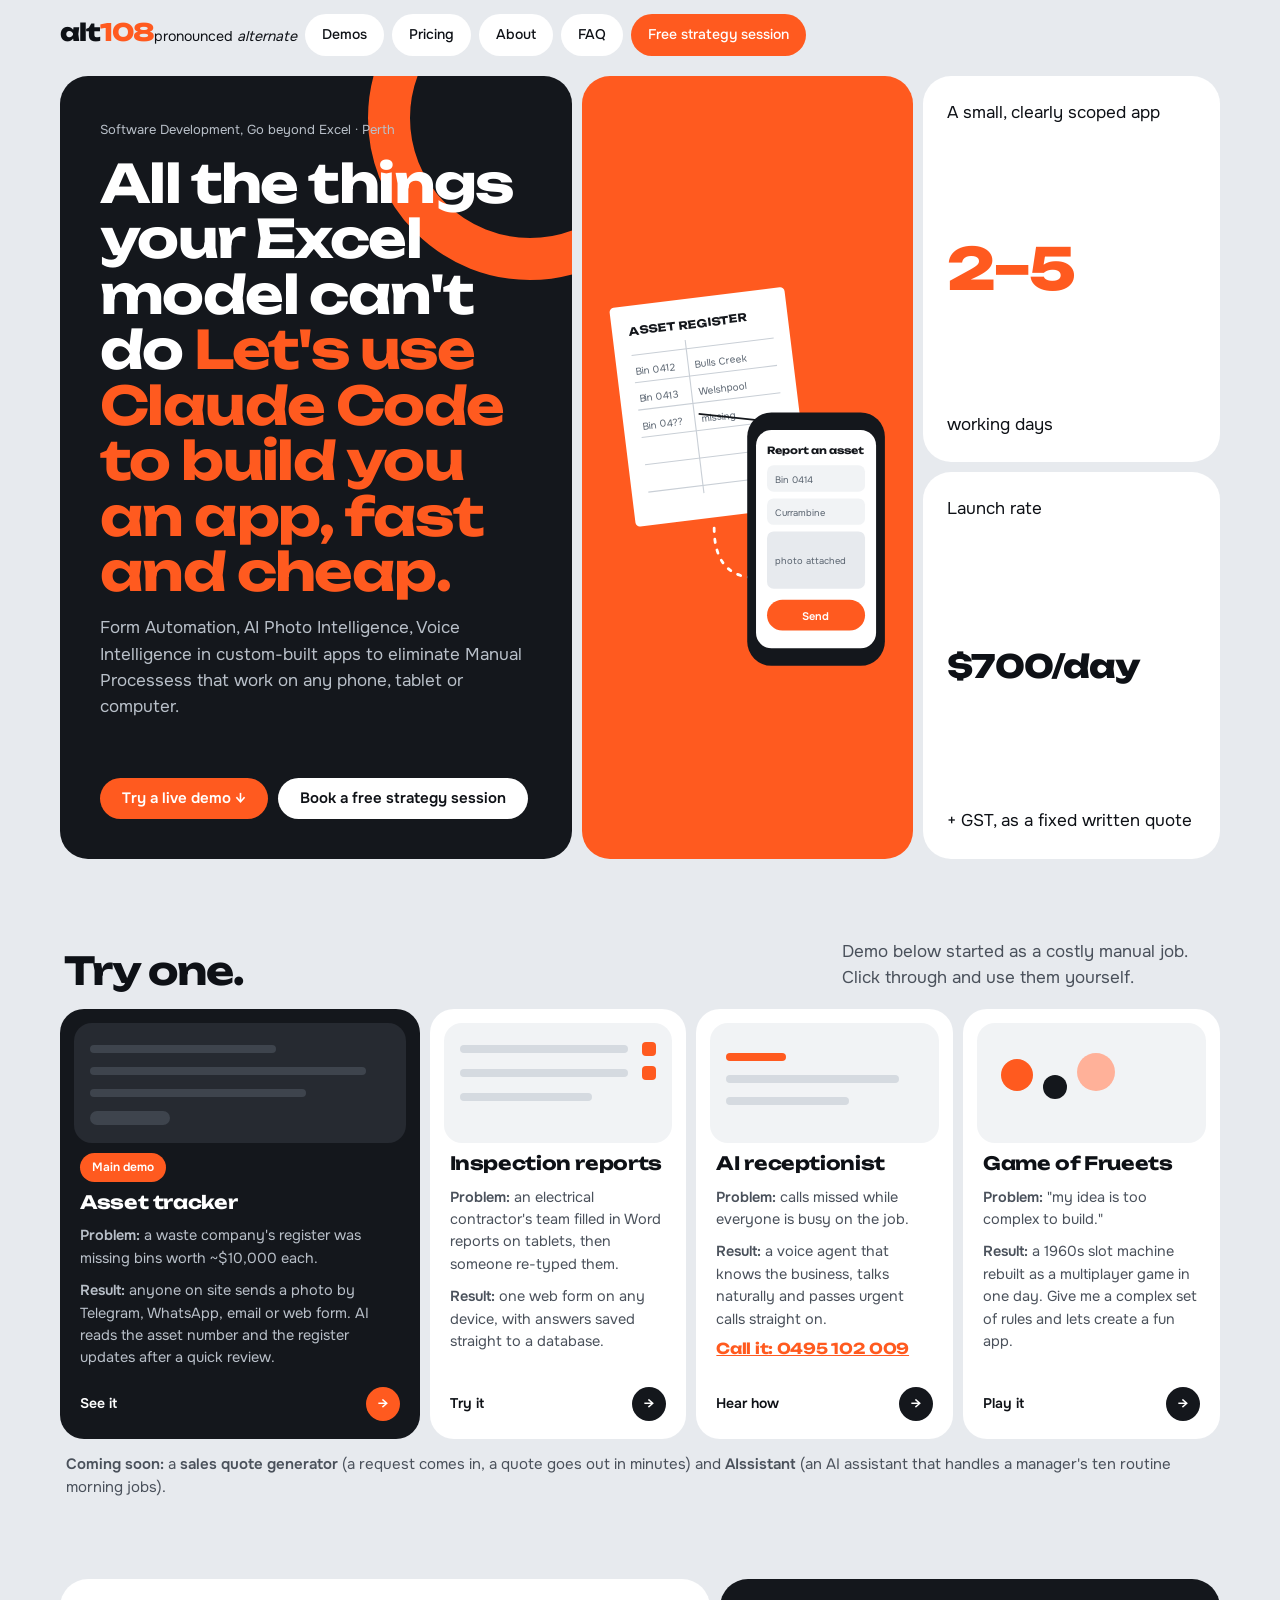
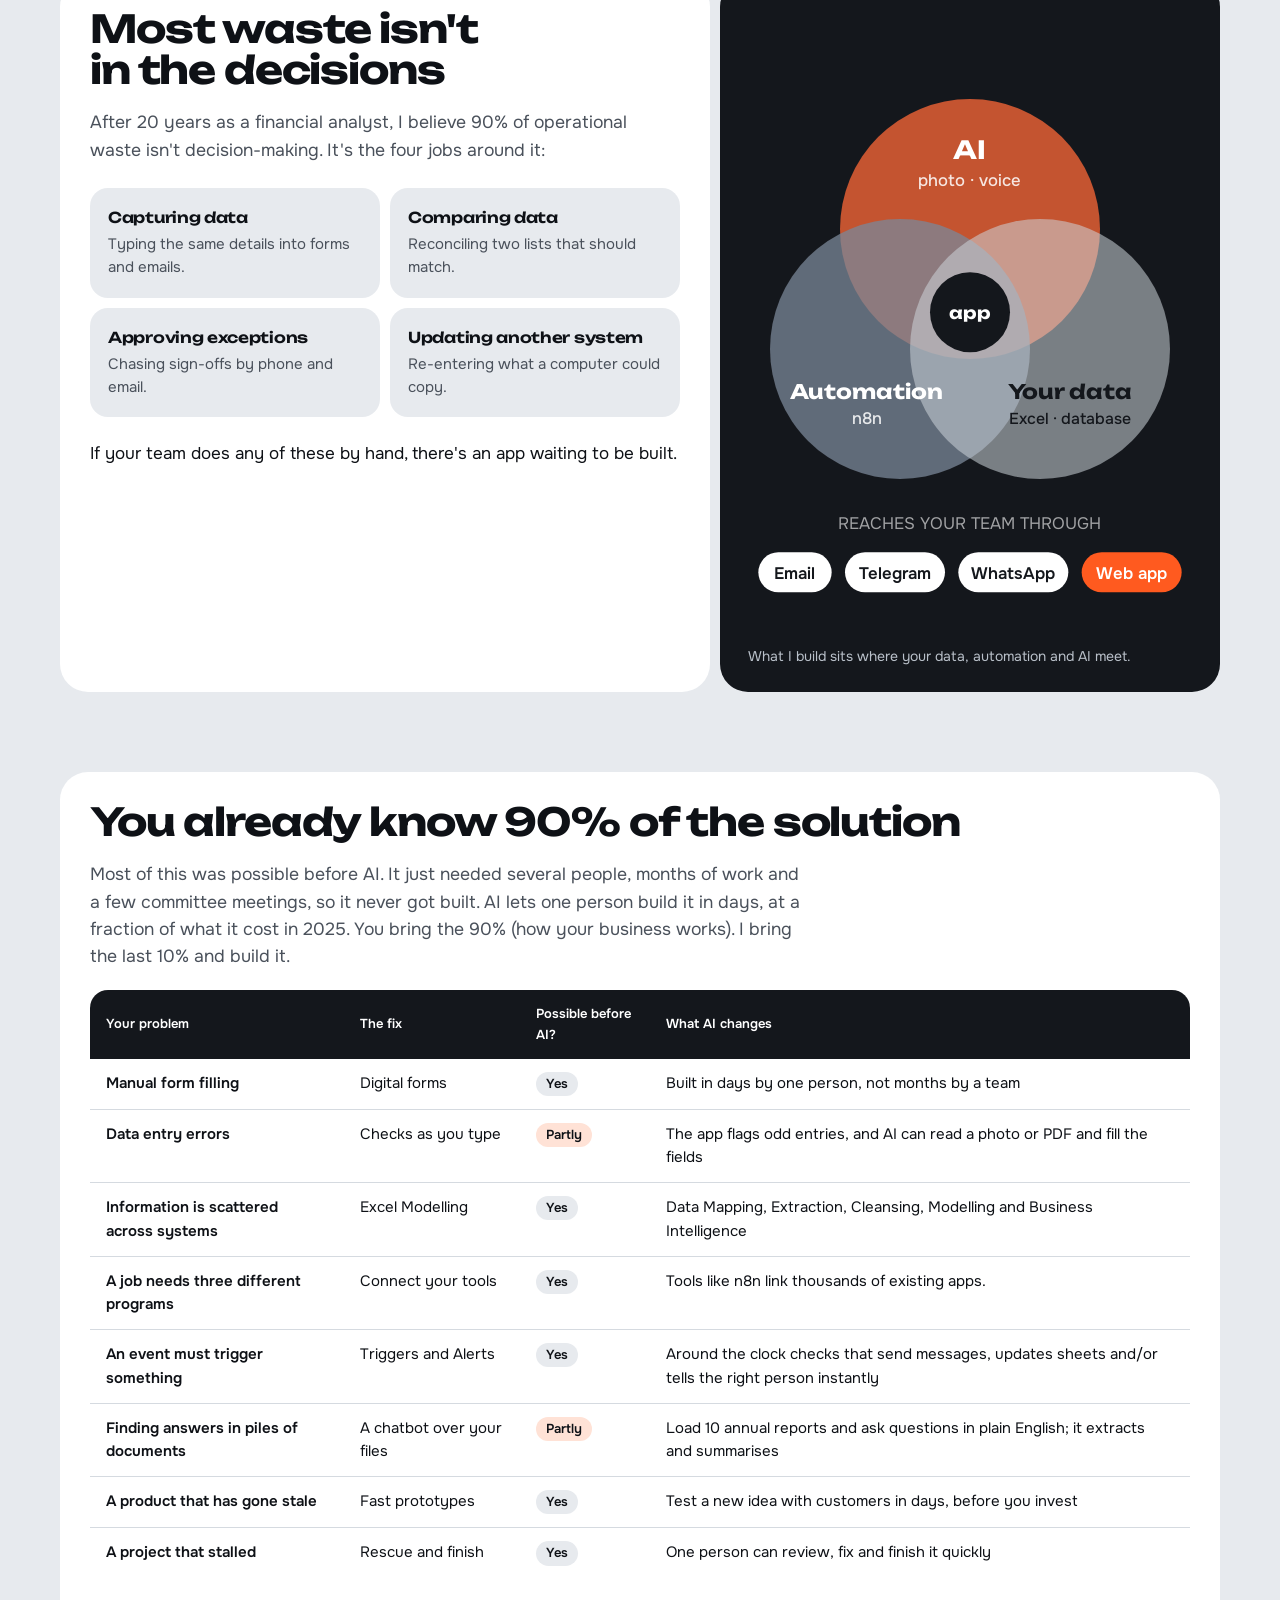
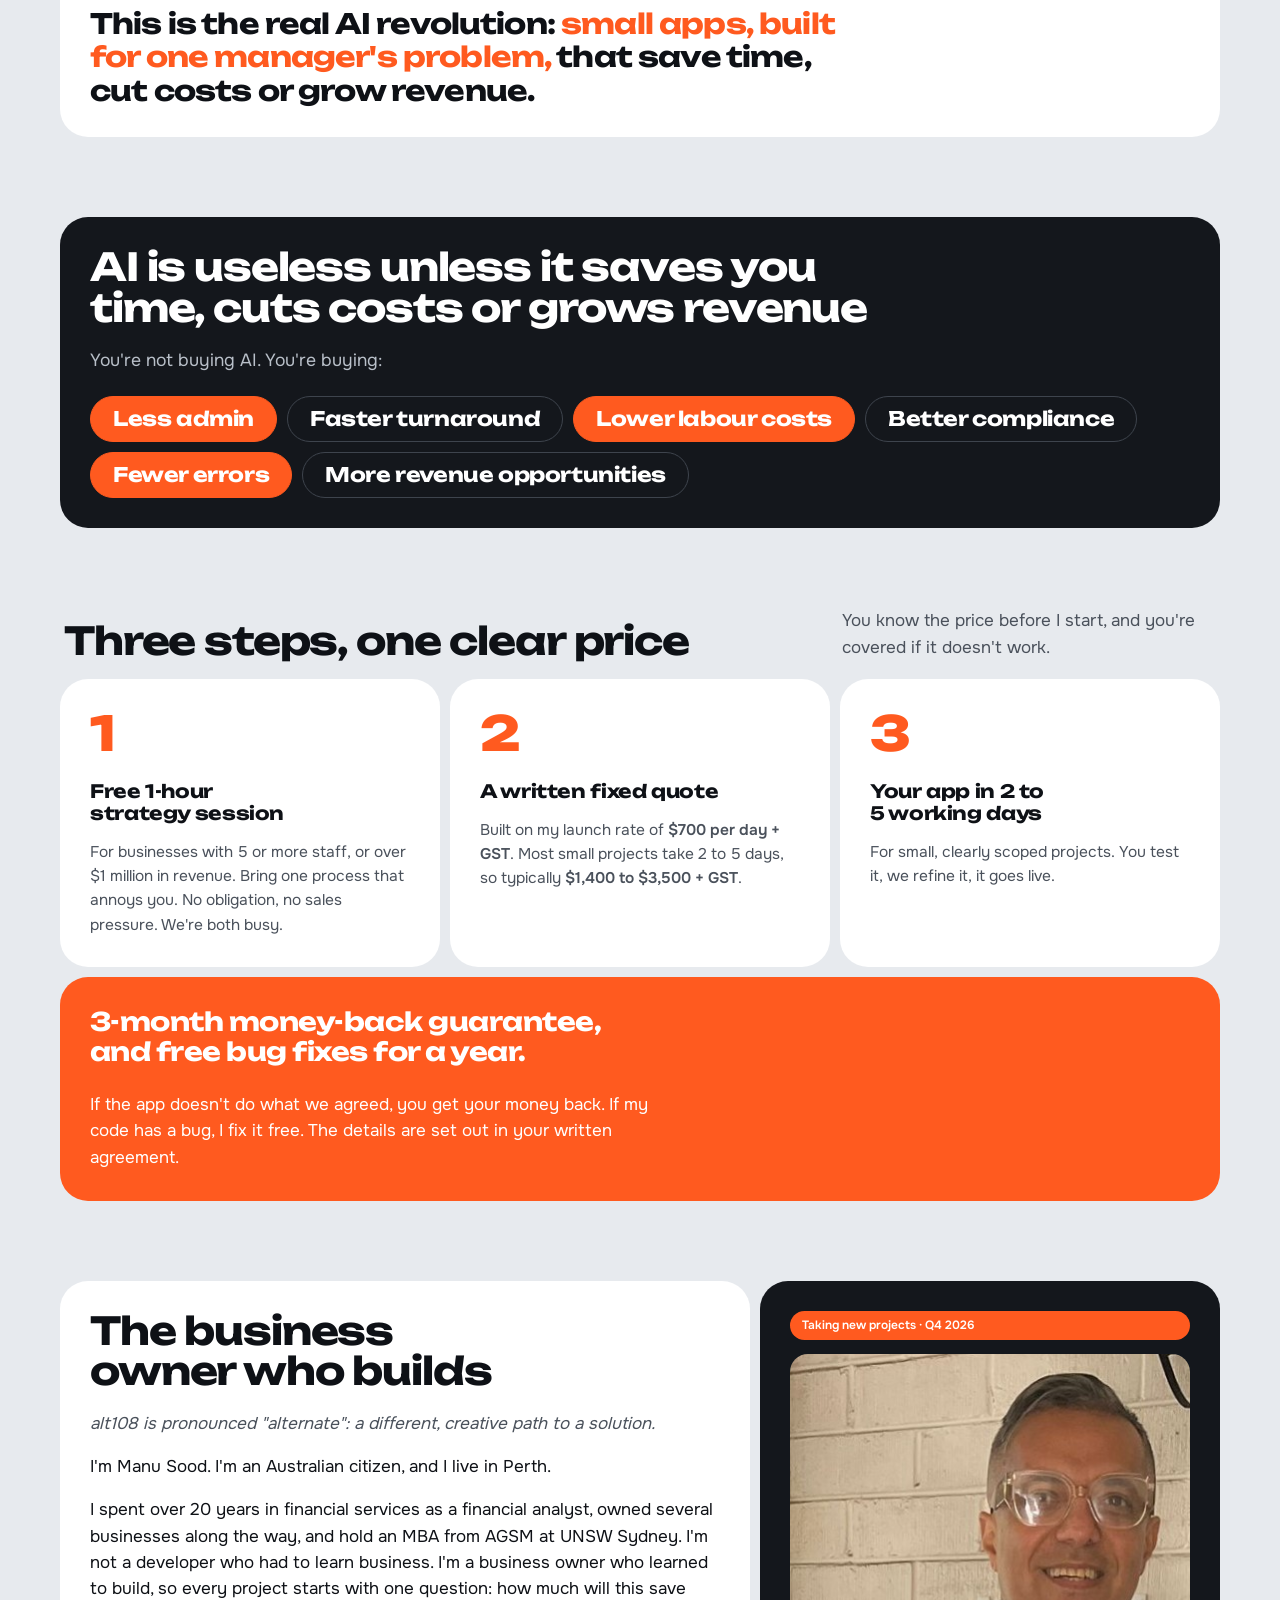
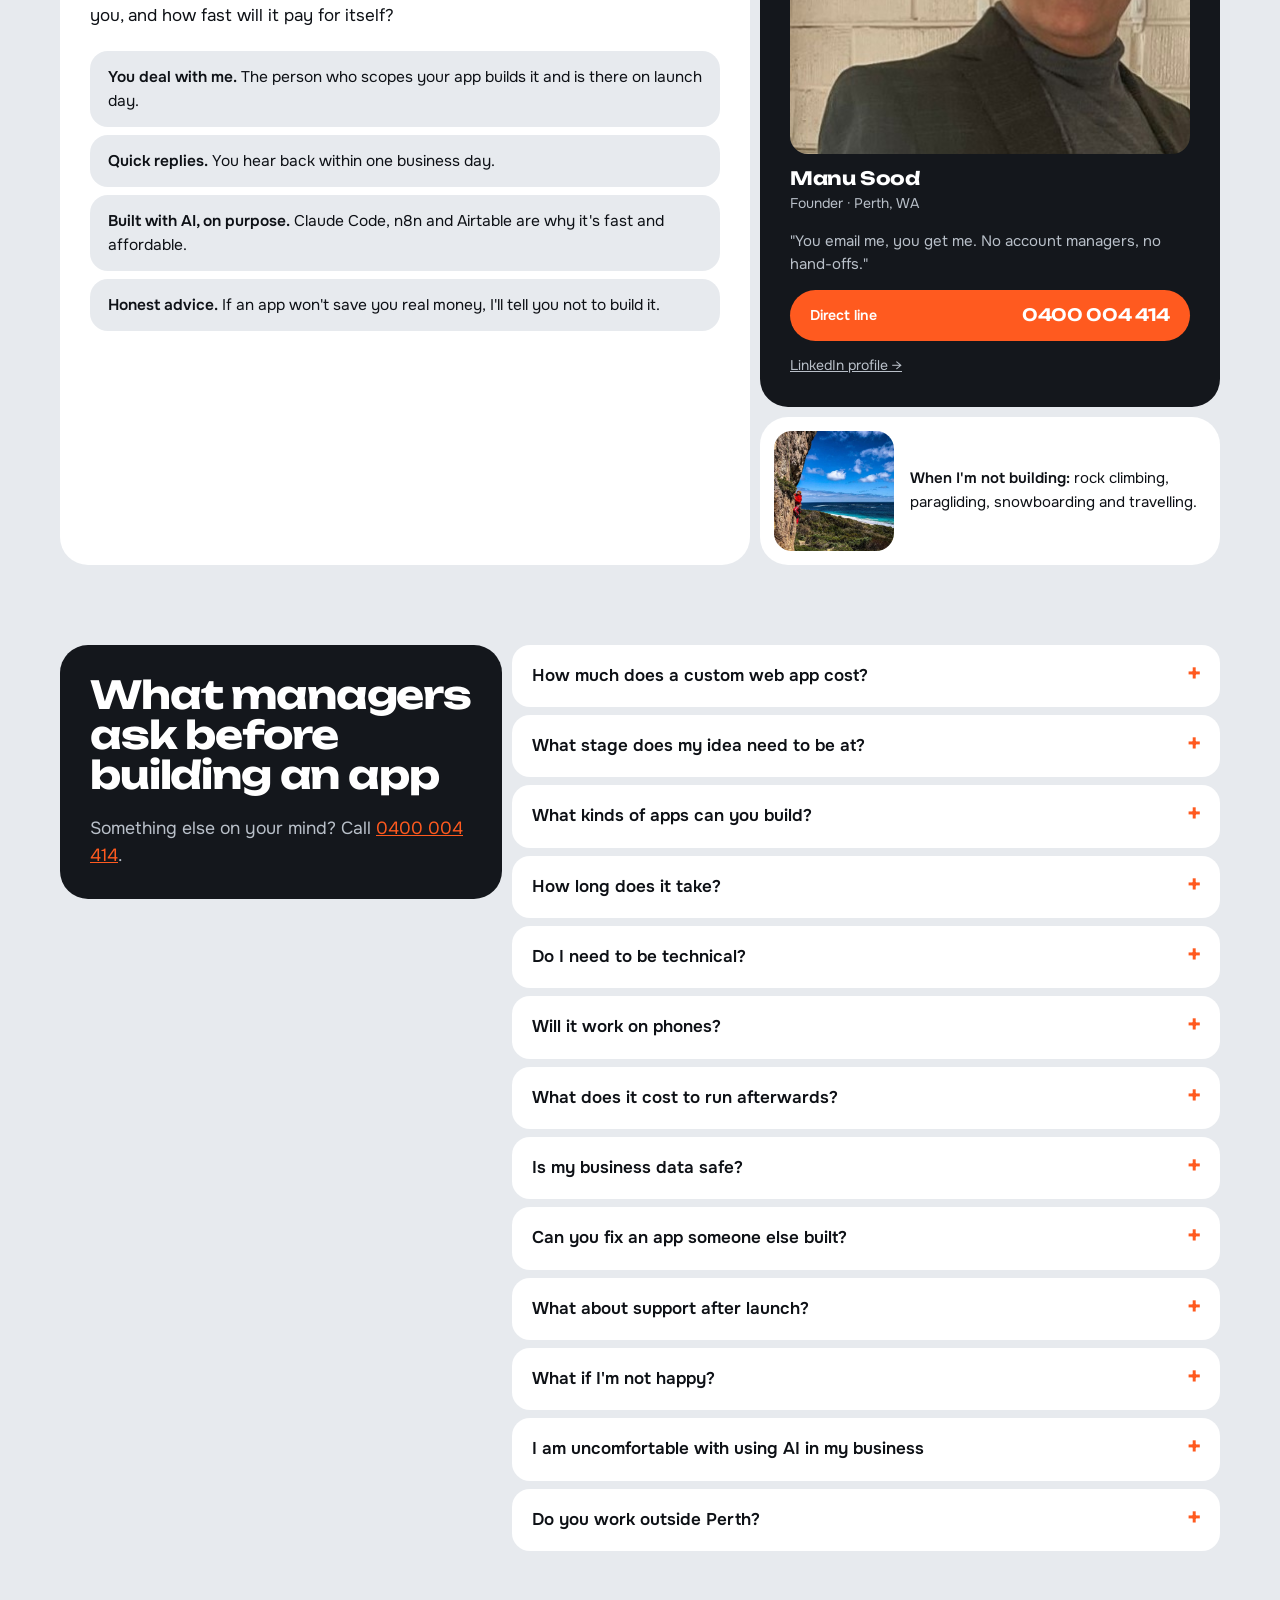
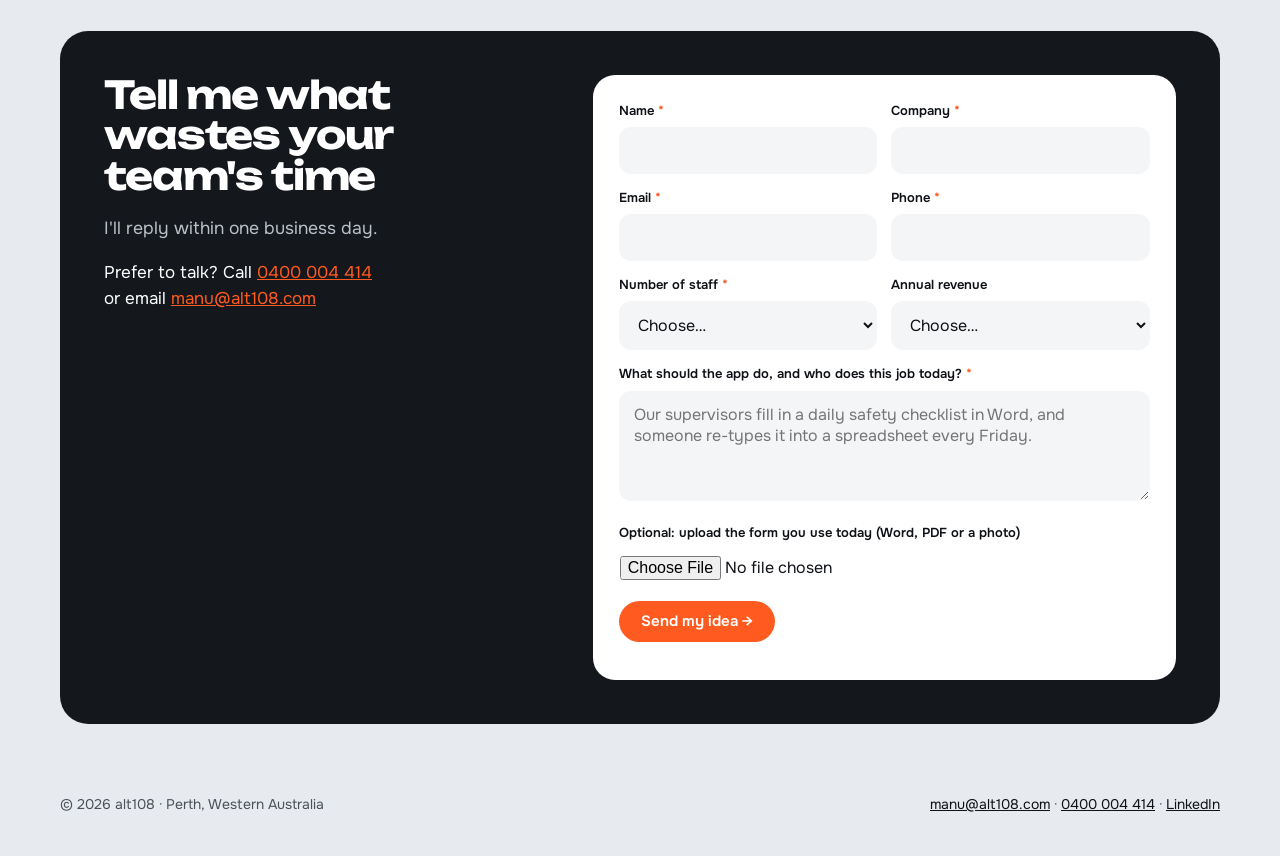
==== commit 539c1c4a: "pronounciation added, og:image change" ====
--- a/index.html
+++ b/index.html
@@ -8,6 +8,20 @@
   <title>alt108 | Small business apps, built in days · Perth</title>
   <!-- The description is the short text Google shows under the title -->
   <meta name="description" content="Turn manual forms and processes into simple web apps in days. Free strategy session for Perth and WA businesses. Launch rate $700/day + GST, fixed quote.">
+
+  <!-- Social preview: what WhatsApp, iMessage, LinkedIn, Facebook etc. show when the link is shared.
+       The image must be a full web address (https://...), not a relative path. -->
+  <meta property="og:type" content="website">
+  <meta property="og:site_name" content="alt108">
+  <meta property="og:url" content="https://www.alt108.com/">
+  <meta property="og:title" content="alt108 | Small business apps, built in days">
+  <meta property="og:description" content="Turn manual forms and processes into simple web apps in days. Free strategy session for Perth and WA businesses.">
+  <meta property="og:image" content="https://www.alt108.com/images/social-preview.png">
+  <meta property="og:image:width" content="1200">
+  <meta property="og:image:height" content="630">
+  <meta property="og:image:alt" content="alt108 logo: Small business apps, built in days">
+  <meta name="twitter:card" content="summary_large_image">
+  <meta name="twitter:image" content="https://www.alt108.com/images/social-preview.png">
 
   <link rel="icon" href="images/favicon.svg">
   <!-- Fonts from Google: Unbounded for headings, Onest for text -->
@@ -24,7 +38,7 @@
      ================================================================= -->
 <header class="site-header">
   <div class="wrap">
-    <a class="logo" href="/">alt<span>108</span></a>
+    <div class="brand"><a class="logo" href="/">alt<span>108</span></a><small>pronounced <i>alternate</i></small></div>
     <button class="menu-toggle" aria-label="Open menu" aria-expanded="false">Menu</button>
     <nav class="menu">
       <a href="#demos">Demos</a>
@@ -61,8 +75,7 @@
       </div>
     </div>
 
-    <!-- Picture tile: "Paper to app".
-         It's a drawing made of code (SVG). To change a word, find it
+    <!-- Picture tile: "Paper to app". It's a drawing made of code (SVG). To change a word, find it
          between <text ...> and </text> and type over it. -->
     <div class="tile orange flush hero-picture">
       <svg viewBox="0 0 300 400" preserveAspectRatio="xMidYMid meet" role="img" aria-label="Asset register updated by sending photo of a missing asset">
